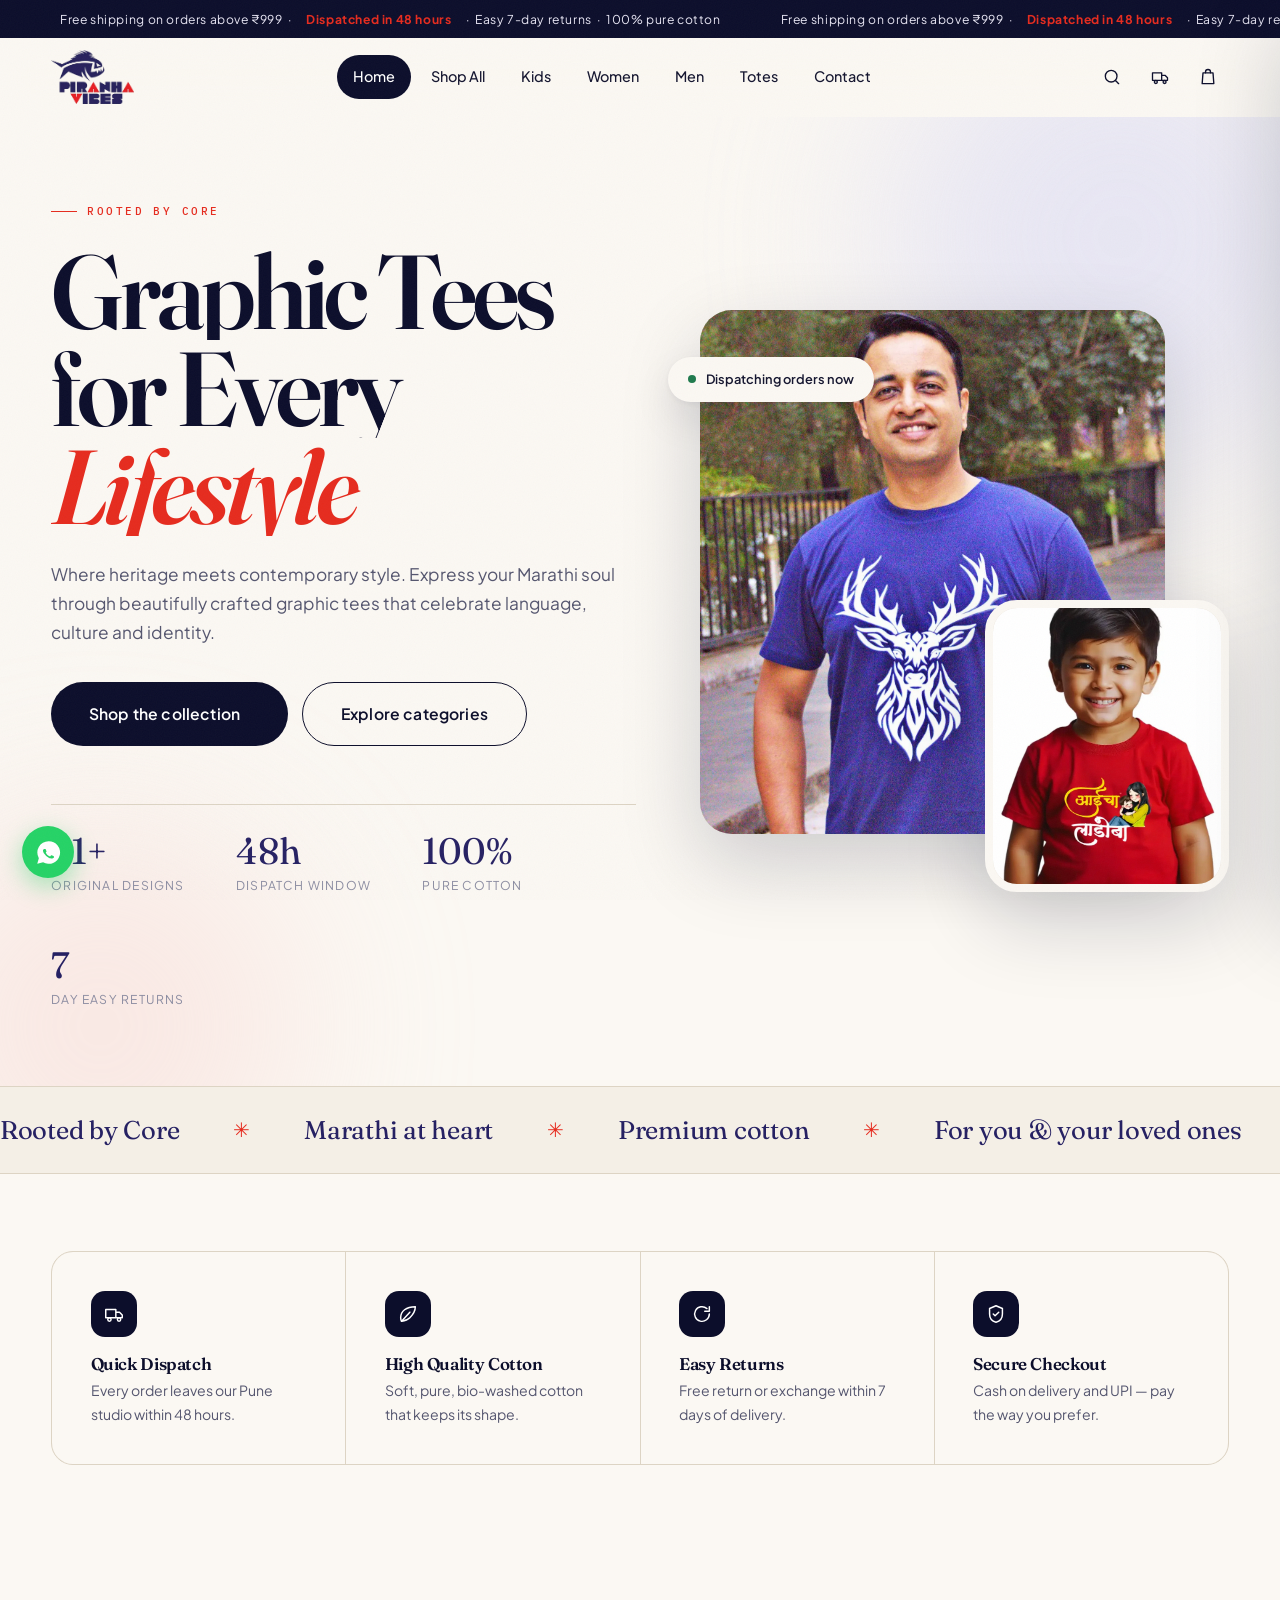
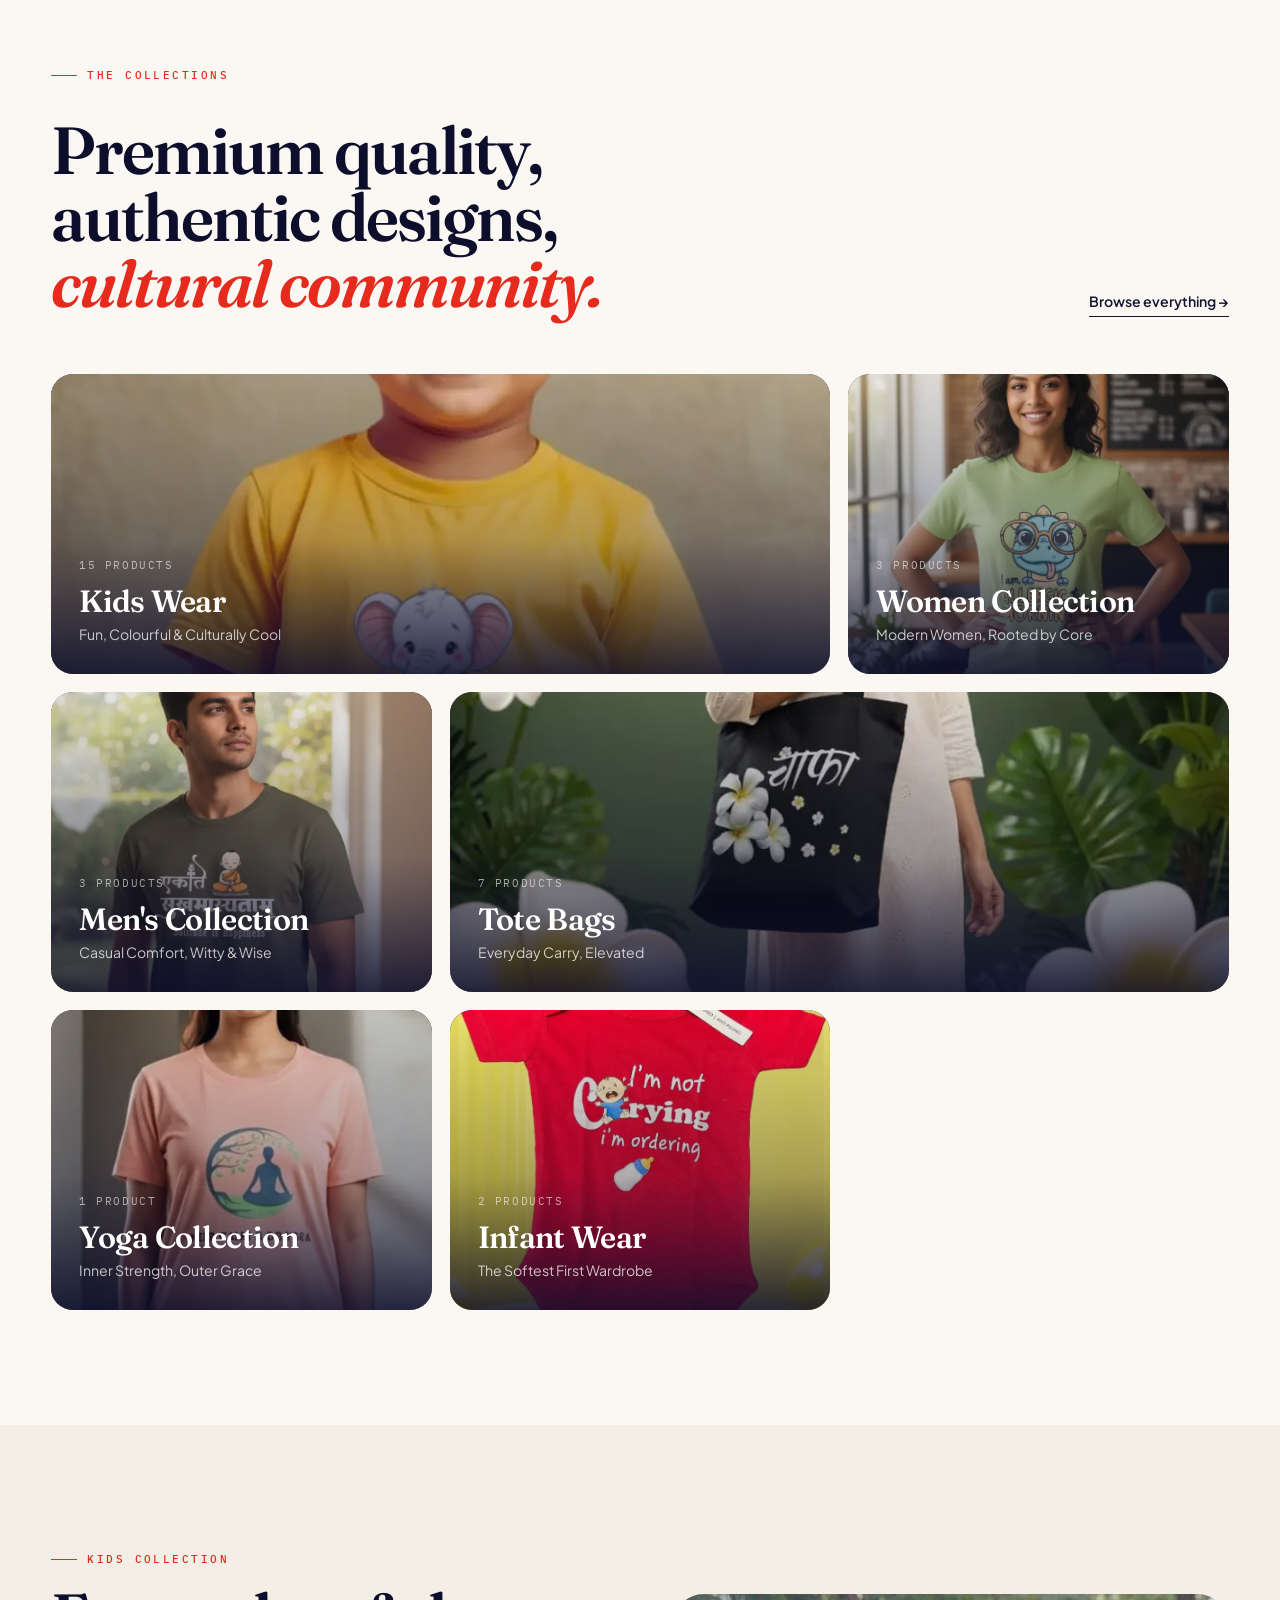
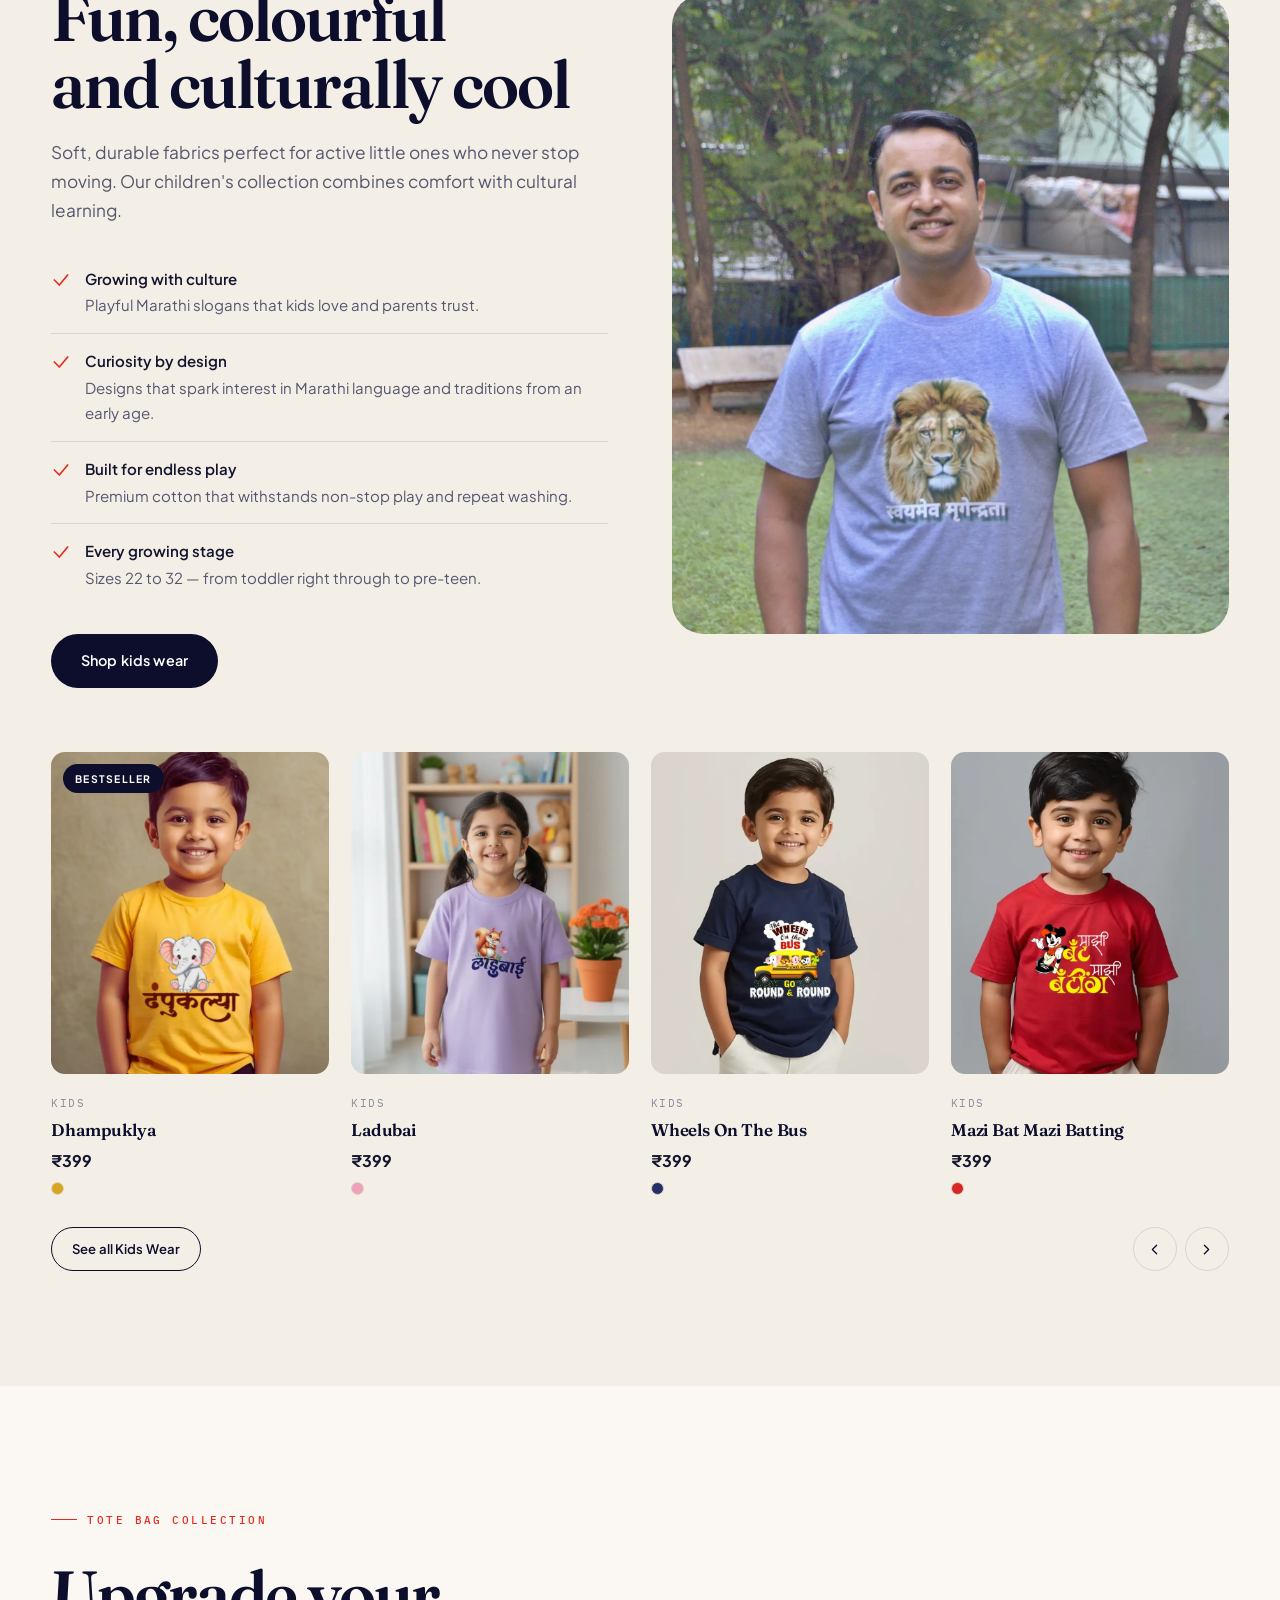
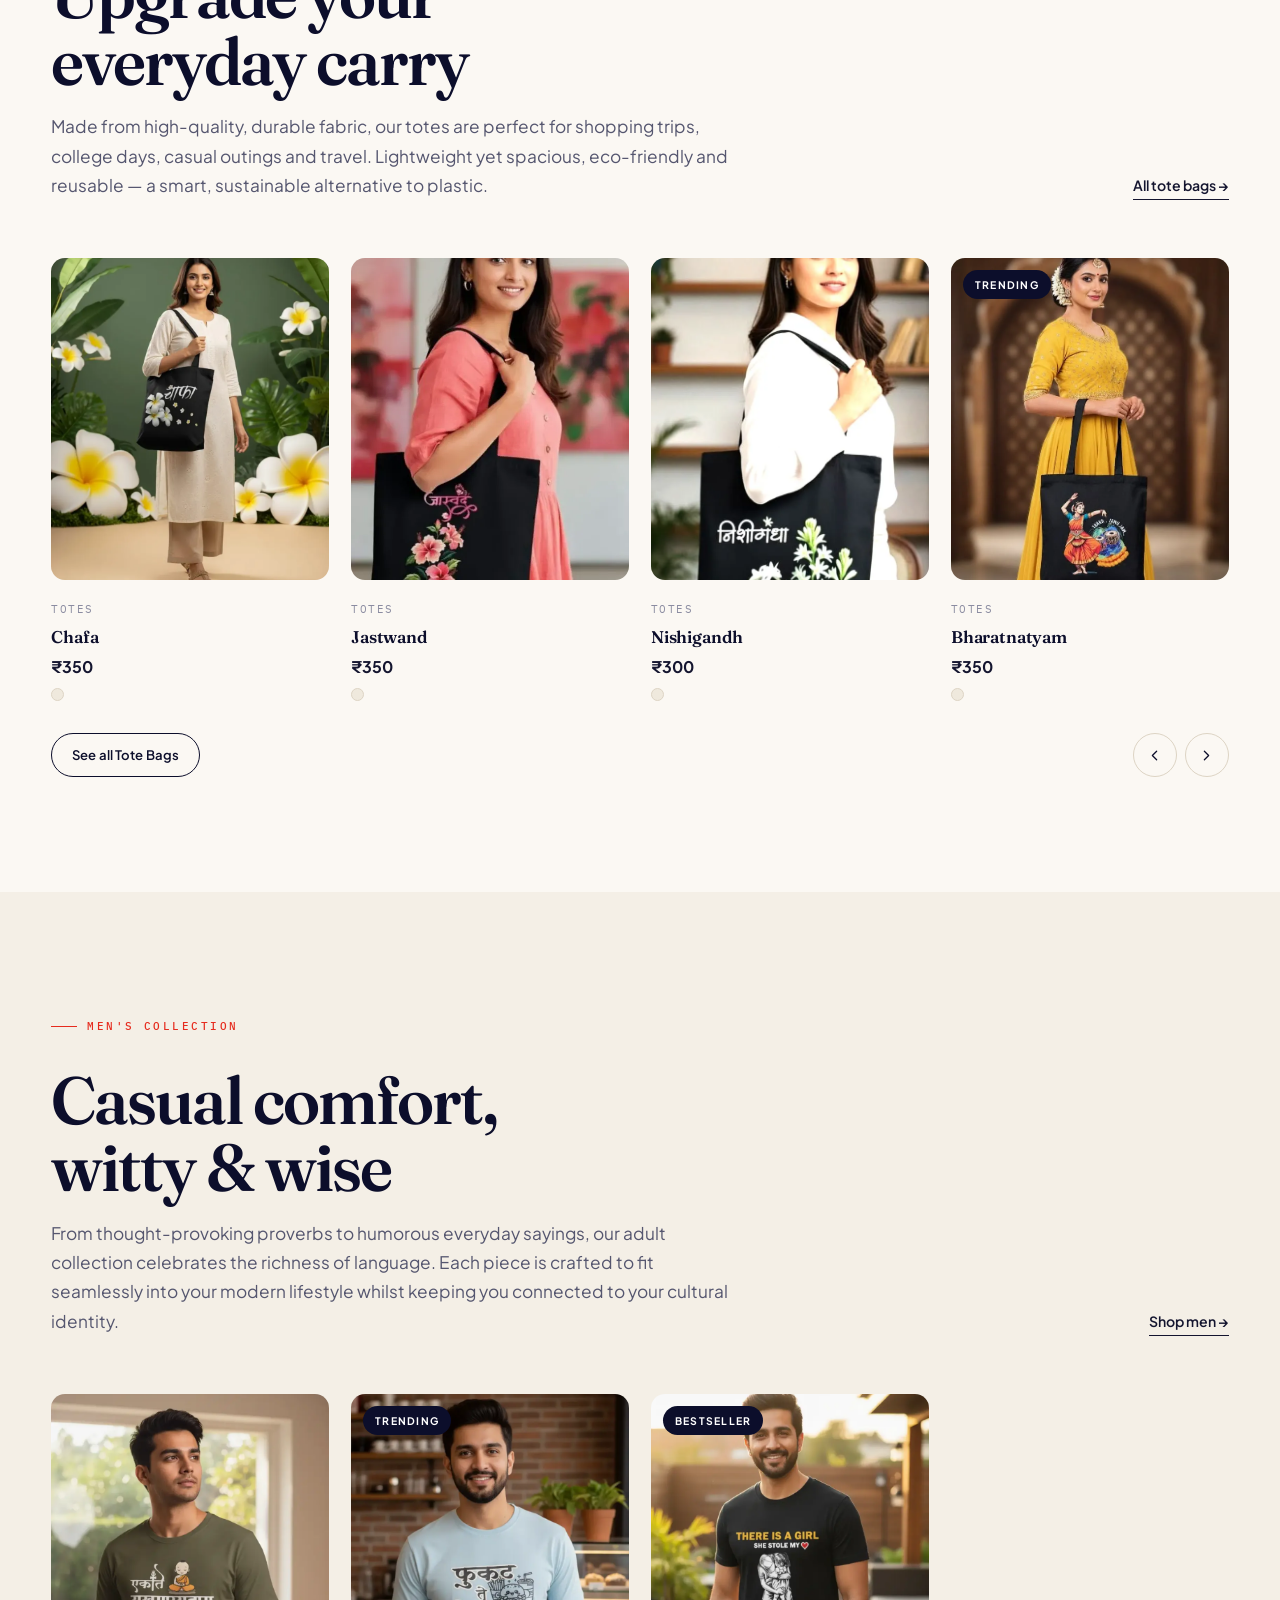
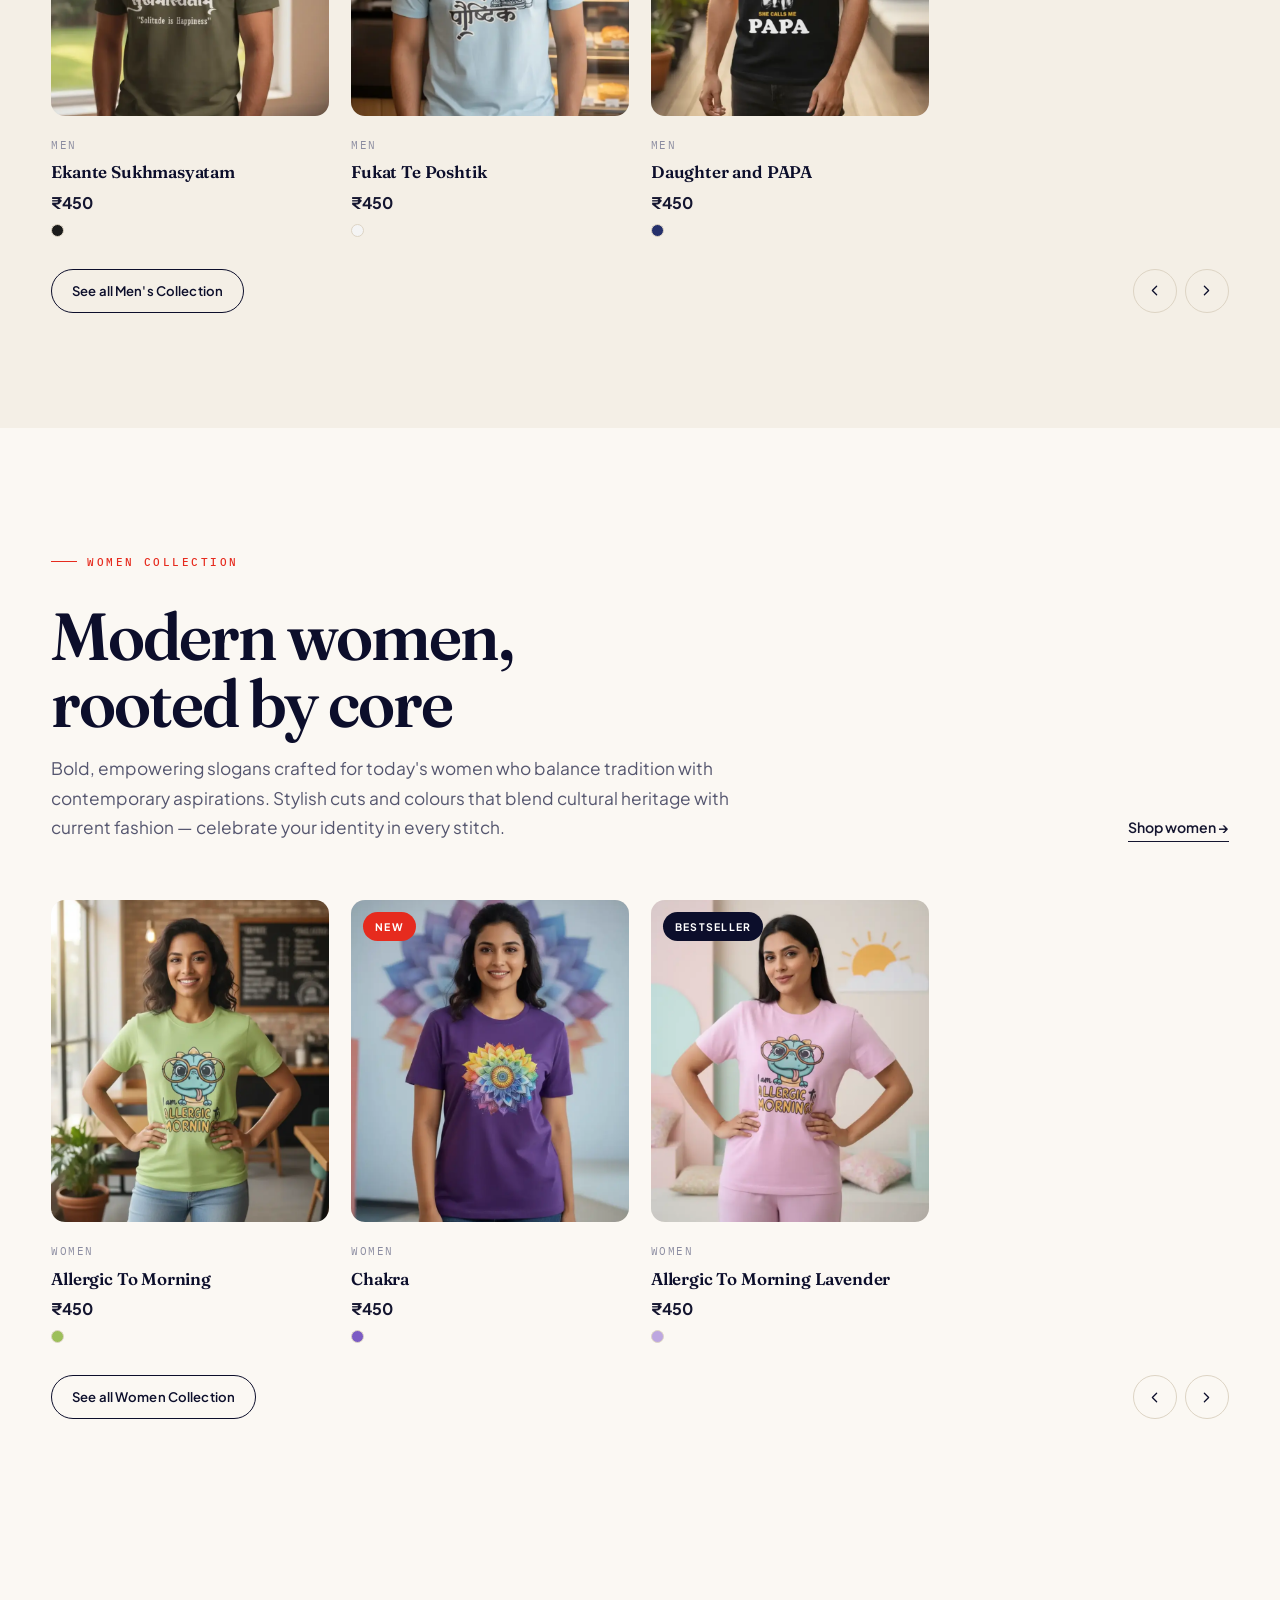
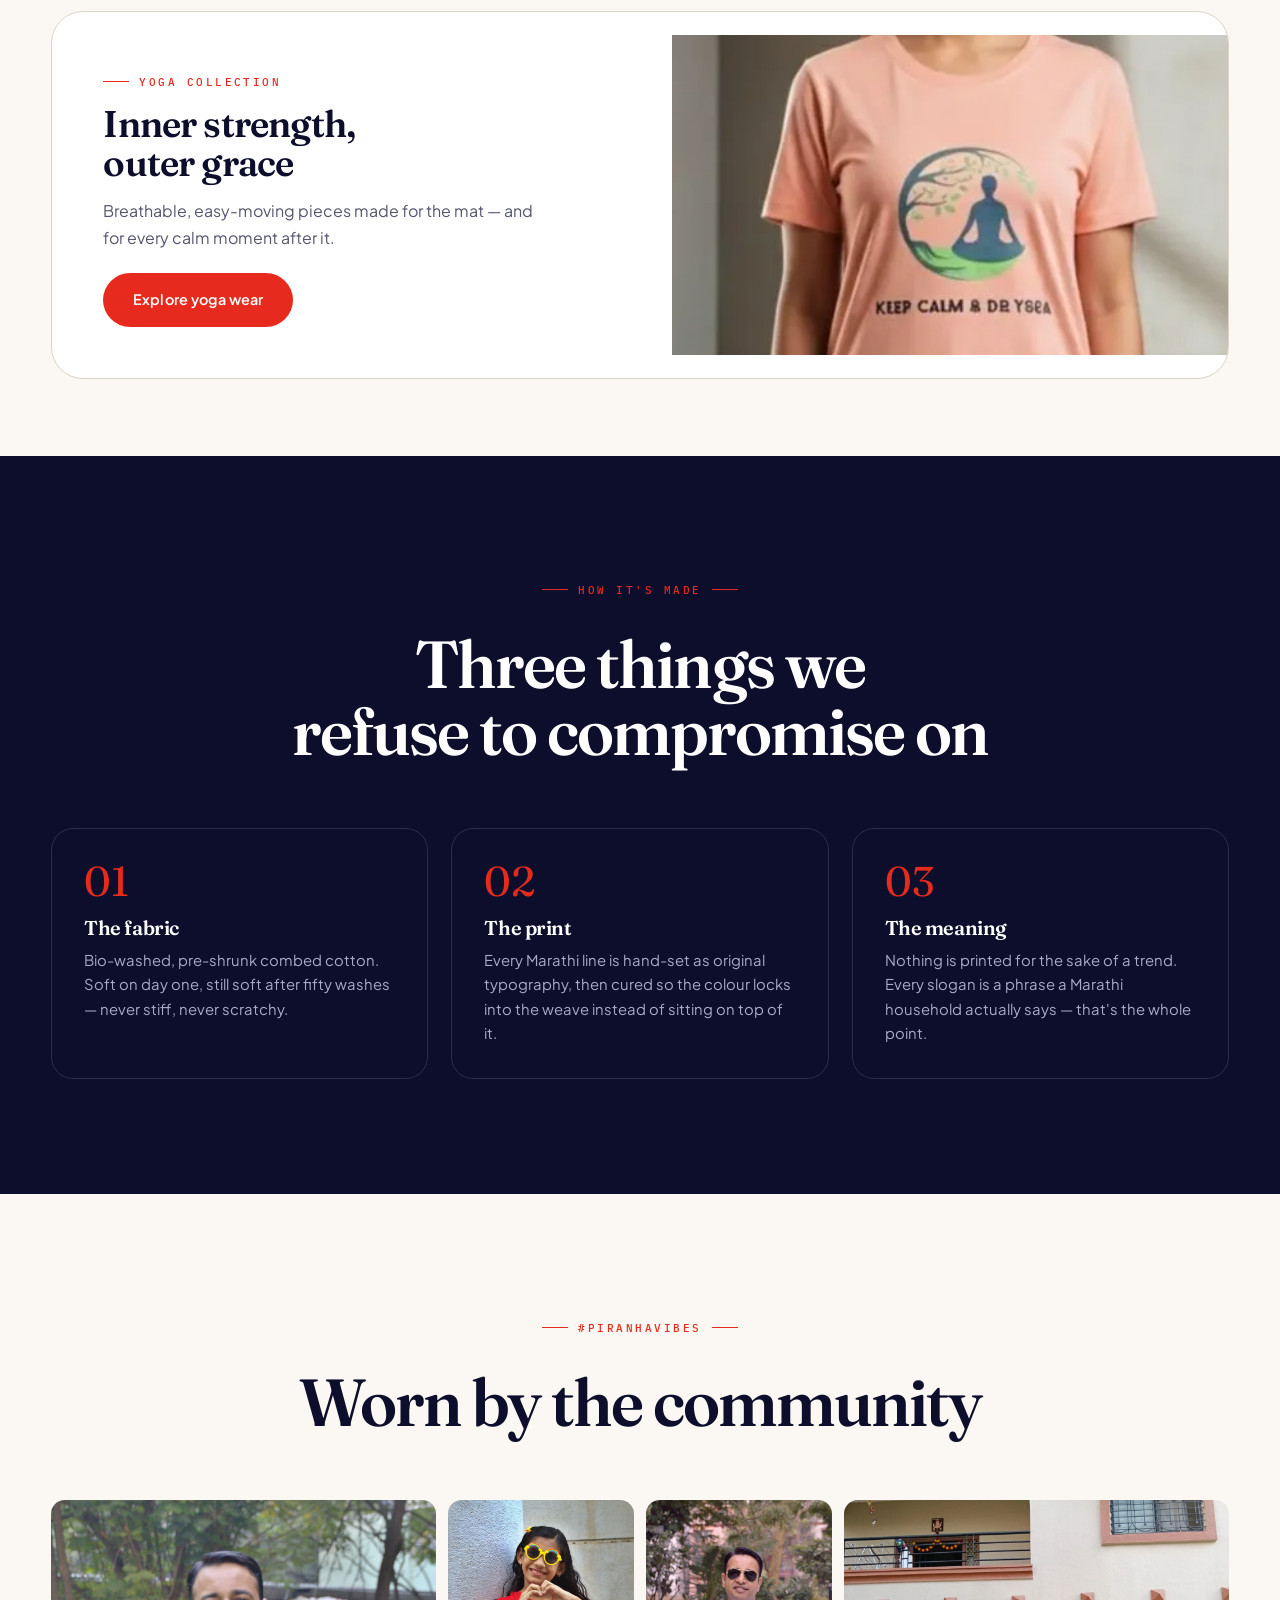
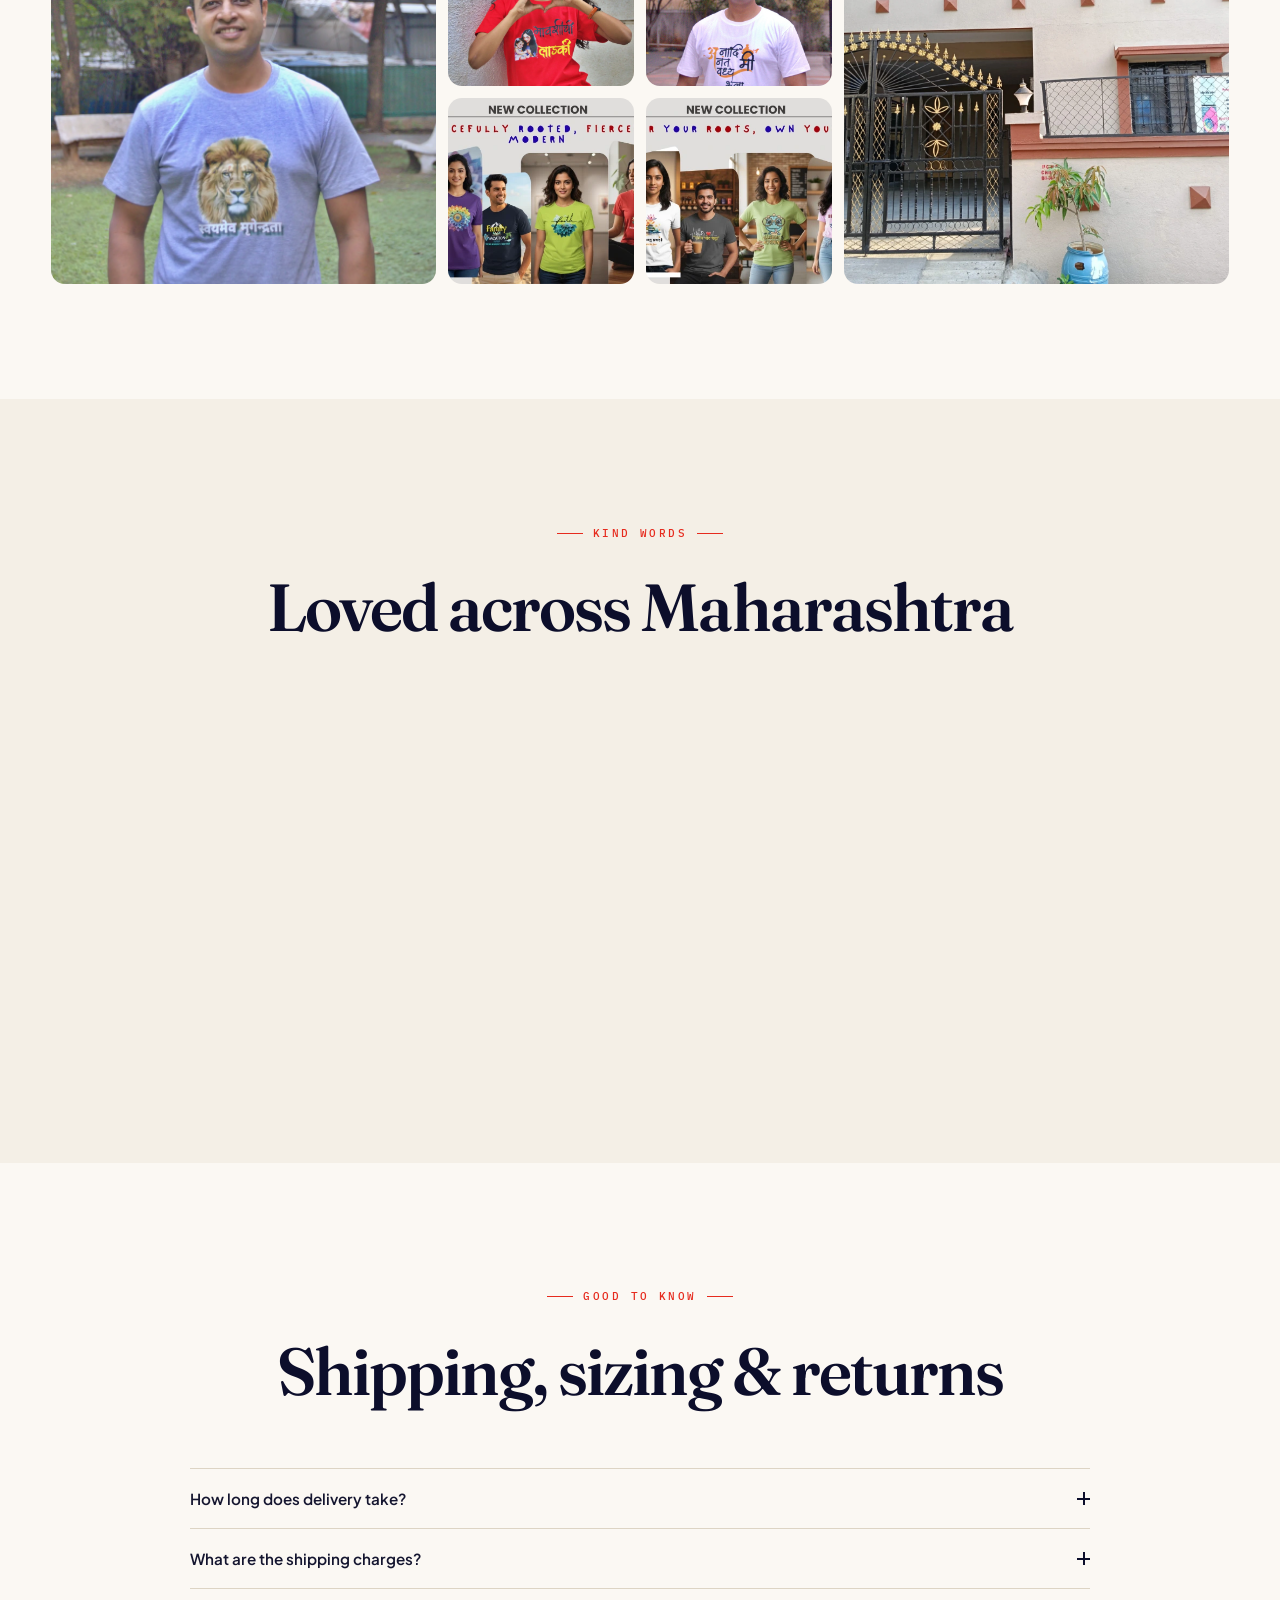
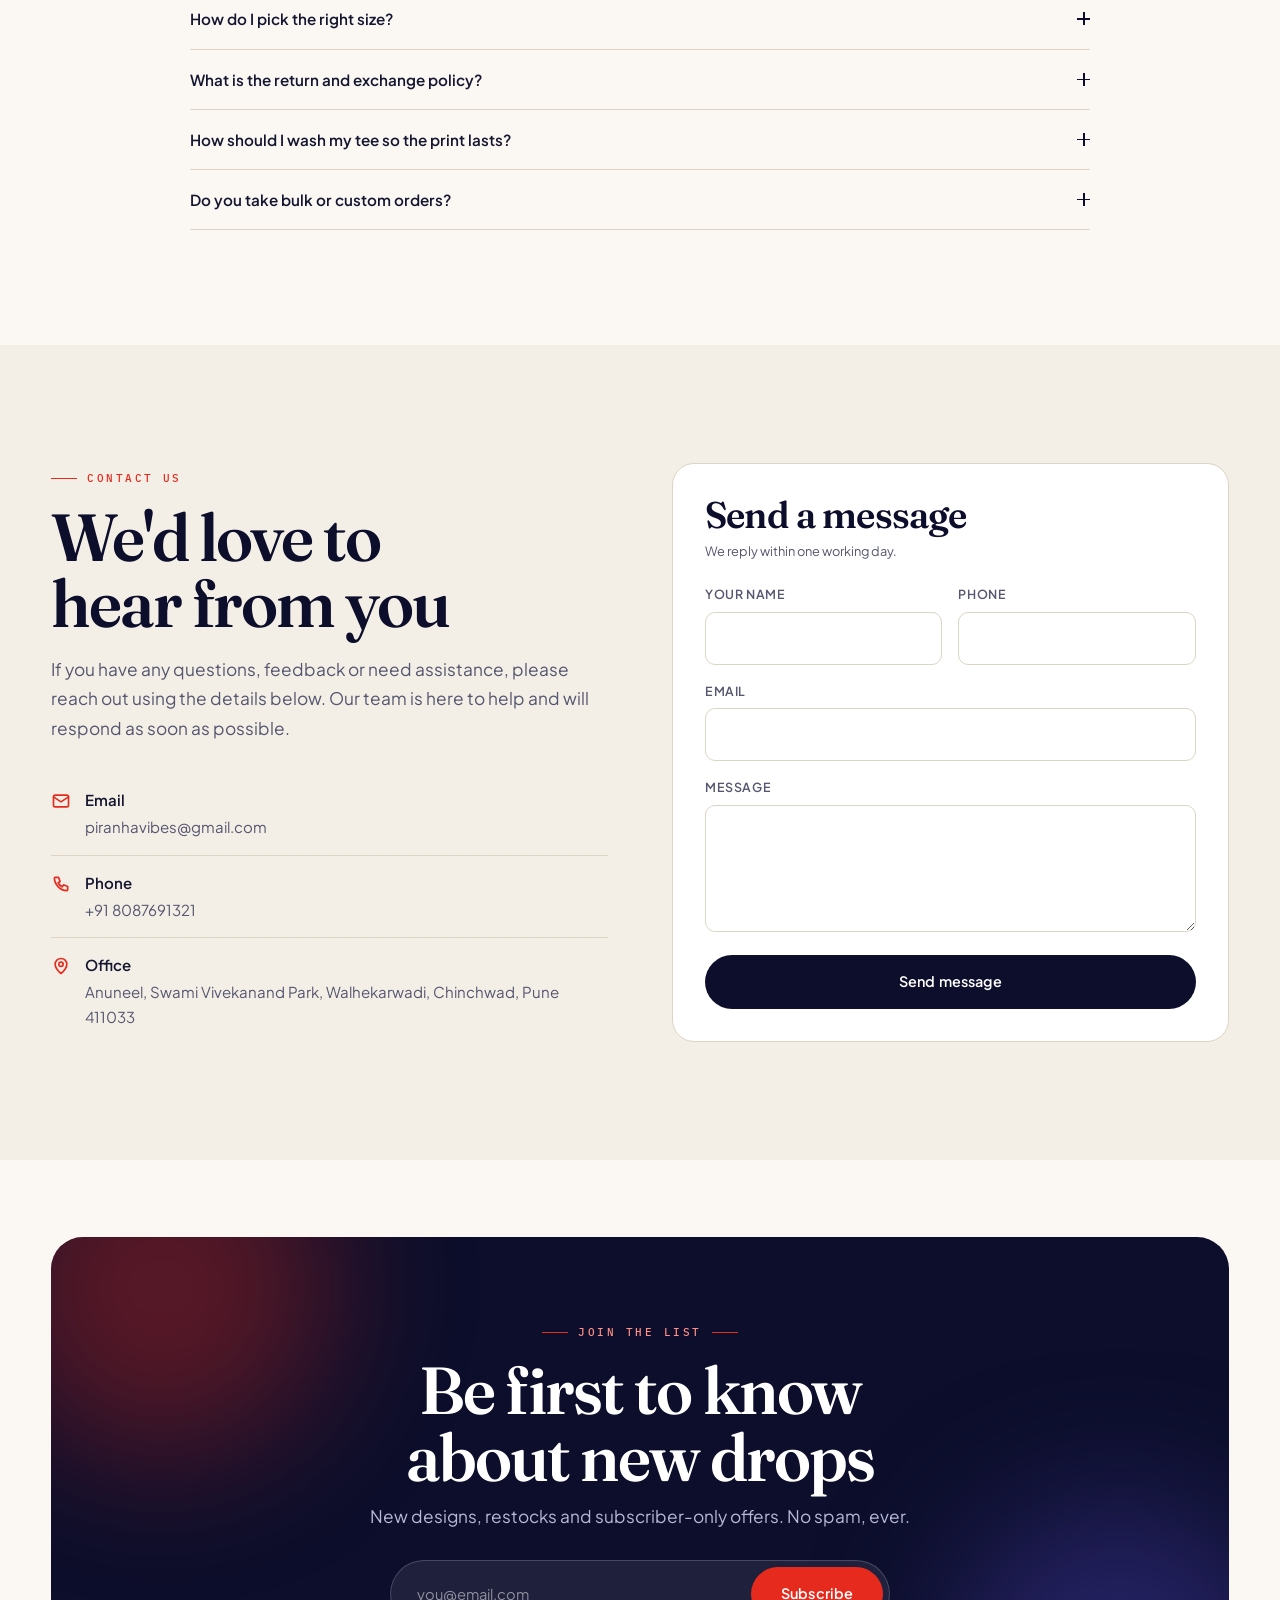
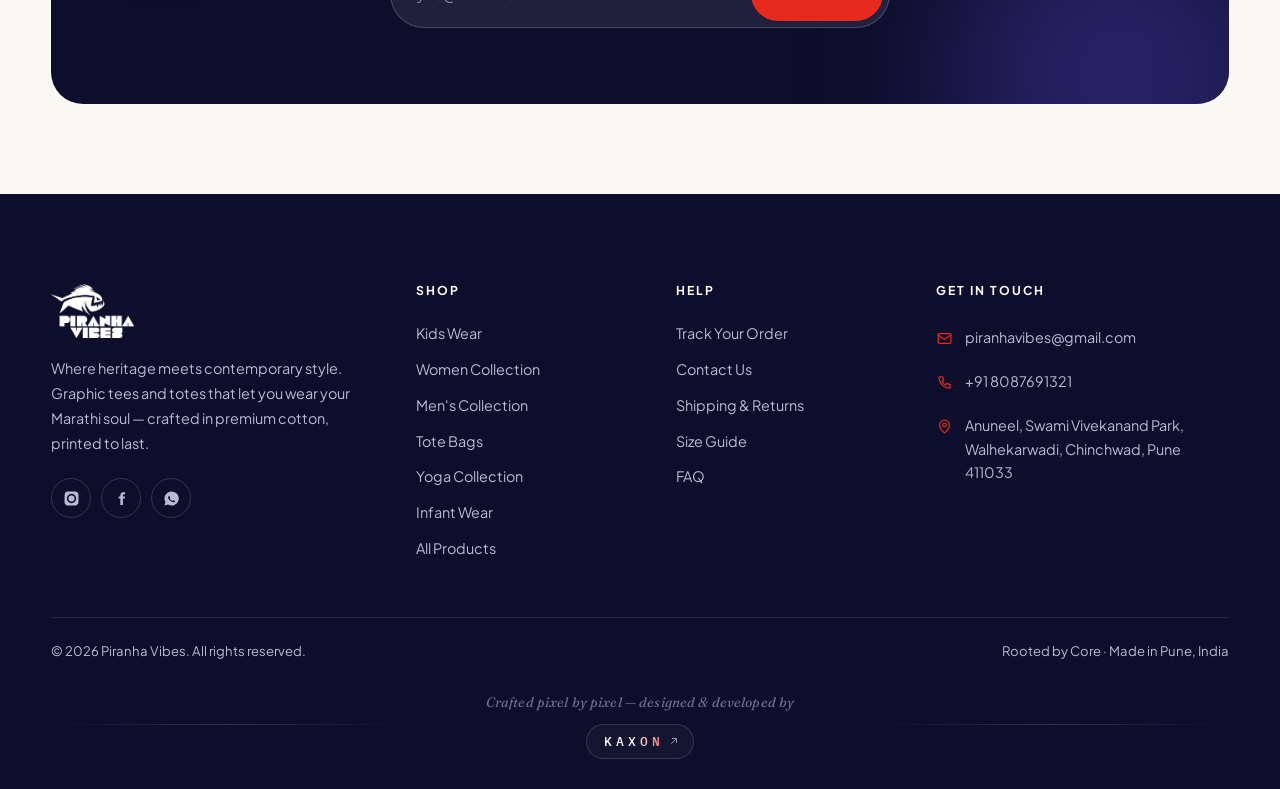
==== index.html @ a3cf09a2 "feat: premium Piranha Vibes storefront with Google Sheets backend Complete static storefront in HTML" ====
<!DOCTYPE html>
<html lang="en">
<head>
<meta charset="utf-8">
<meta name="viewport" content="width=device-width, initial-scale=1">
<title>Piranha Vibes — Rooted by Core | Marathi Graphic Tees &amp; Totes</title>
<meta name="description" content="Where heritage meets contemporary style. Premium cotton Marathi graphic t-shirts for kids, women and men, plus eco-friendly tote bags. Dispatched in 48 hours across India.">
<meta name="theme-color" content="#0c0e2b">
<link rel="icon" href="assets/img/brand/logo.png">
<meta property="og:title" content="Piranha Vibes — Rooted by Core">
<meta property="og:description" content="Marathi graphic tees & totes in premium cotton. For you and your loved ones.">
<meta property="og:image" content="assets/img/brand/hero-main.webp">
<link rel="preconnect" href="https://fonts.googleapis.com">
<link rel="preconnect" href="https://fonts.gstatic.com" crossorigin>
<link href="https://fonts.googleapis.com/css2?family=Fraunces:opsz,wght@9..144,400;9..144,500;9..144,600;9..144,700&family=Plus+Jakarta+Sans:wght@400;500;600;700;800&family=IBM+Plex+Mono:wght@400;500&display=swap" rel="stylesheet">
<link rel="stylesheet" href="assets/css/style.css">
</head>
<body>
<div id="pv-header"></div>

<main>

<!-- ═══════════ HERO ═══════════ -->
<section class="hero">
  <span class="hero-blob a"></span>
  <span class="hero-blob b"></span>
  <div class="wrap-wide hero-grid">
    <div class="hero-copy">
      <span class="eyebrow">Rooted by Core</span>
      <h1 class="d1">
        <span class="ln"><span>Graphic Tees</span></span>
        <span class="ln"><span>for Every</span></span>
        <span class="ln"><span><em class="italic-accent">Lifestyle</em></span></span>
      </h1>
      <p class="lead">Where heritage meets contemporary style. Express your Marathi soul through beautifully crafted graphic tees that celebrate language, culture and identity.</p>
      <div class="hero-cta">
        <a class="btn btn-lg" href="shop.html" data-magnet>Shop the collection <span></span></a>
        <a class="btn btn-lg btn-ghost" href="#collections">Explore categories</a>
      </div>
      <div class="hero-stats">
        <div><div class="n"><span data-count="31"></span>+</div><div class="l">Original designs</div></div>
        <div><div class="n"><span data-count="48"></span>h</div><div class="l">Dispatch window</div></div>
        <div><div class="n"><span data-count="100"></span>%</div><div class="l">Pure cotton</div></div>
        <div><div class="n"><span data-count="7"></span></div><div class="l">Day easy returns</div></div>
      </div>
    </div>

    <div class="hero-visual">
      <div class="hv-badge"><span class="dot"></span> Dispatching orders now</div>
      <div class="hv-main"><img src="assets/img/brand/life-4.webp" alt="Piranha Vibes graphic tee" width="800" height="1000"></div>
      <div class="hv-sub"><img src="assets/img/products/aaicha-ladoba.webp" alt="Aaicha Ladoba kids tee" width="500" height="600"></div>
    </div>
  </div>
</section>

<!-- ═══════════ MARQUEE ═══════════ -->
<div class="marquee" aria-hidden="true">
  <div class="track" id="marqTrack"></div>
</div>

<!-- ═══════════ FEATURE STRIP ═══════════ -->
<section class="sec-sm">
  <div class="wrap">
    <div class="feat-grid stagger" id="featGrid"></div>
  </div>
</section>

<!-- ═══════════ COLLECTIONS ═══════════ -->
<section class="sec" id="collections">
  <div class="wrap">
    <div class="sec-head rv">
      <div class="t">
        <span class="eyebrow">The Collections</span>
        <h2 class="d2" style="margin-top:16px">Premium quality,<br>authentic designs,<br><em class="italic-accent">cultural community.</em></h2>
      </div>
      <a class="link-u" href="shop.html">Browse everything →</a>
    </div>
    <div class="cat-grid stagger" id="catGrid"></div>
  </div>
</section>

<!-- ═══════════ KIDS ═══════════ -->
<section class="sec bg-paper2" id="kids">
  <div class="wrap">
    <div class="split" style="margin-bottom:clamp(36px,5vw,64px)">
      <div class="rv">
        <span class="eyebrow">Kids Collection</span>
        <h2 class="d2" style="margin:16px 0 20px">Fun, colourful<br>and culturally cool</h2>
        <p class="lead" style="margin-bottom:26px">Soft, durable fabrics perfect for active little ones who never stop moving. Our children's collection combines comfort with cultural learning.</p>
        <div>
          <div class="tick"><svg viewBox="0 0 24 24"><path d="m4 12 6 6L20 6" stroke-linecap="round" stroke-linejoin="round"/></svg><p><b>Growing with culture</b>Playful Marathi slogans that kids love and parents trust.</p></div>
          <div class="tick"><svg viewBox="0 0 24 24"><path d="m4 12 6 6L20 6" stroke-linecap="round" stroke-linejoin="round"/></svg><p><b>Curiosity by design</b>Designs that spark interest in Marathi language and traditions from an early age.</p></div>
          <div class="tick"><svg viewBox="0 0 24 24"><path d="m4 12 6 6L20 6" stroke-linecap="round" stroke-linejoin="round"/></svg><p><b>Built for endless play</b>Premium cotton that withstands non-stop play and repeat washing.</p></div>
          <div class="tick"><svg viewBox="0 0 24 24"><path d="m4 12 6 6L20 6" stroke-linecap="round" stroke-linejoin="round"/></svg><p><b>Every growing stage</b>Sizes 22 to 32 — from toddler right through to pre-teen.</p></div>
        </div>
        <a class="btn" href="shop.html?cat=kids" style="margin-top:28px">Shop kids wear</a>
      </div>
      <div class="split-media"><img src="assets/img/brand/life-1.webp" alt="Kids wearing Piranha Vibes tees" width="800" height="920"></div>
    </div>
    <div class="rail-wrap" data-rail="kids"></div>
  </div>
</section>

<!-- ═══════════ TOTES ═══════════ -->
<section class="sec" id="totes">
  <div class="wrap">
    <div class="sec-head rv">
      <div class="t">
        <span class="eyebrow">Tote Bag Collection</span>
        <h2 class="d2" style="margin:16px 0 18px">Upgrade your<br>everyday carry</h2>
        <p class="lead">Made from high-quality, durable fabric, our totes are perfect for shopping trips, college days, casual outings and travel. Lightweight yet spacious, eco-friendly and reusable — a smart, sustainable alternative to plastic.</p>
      </div>
      <a class="link-u" href="shop.html?cat=tote">All tote bags →</a>
    </div>
    <div class="rail-wrap" data-rail="tote"></div>
  </div>
</section>

<!-- ═══════════ MEN ═══════════ -->
<section class="sec bg-paper2" id="men">
  <div class="wrap">
    <div class="sec-head rv">
      <div class="t">
        <span class="eyebrow">Men's Collection</span>
        <h2 class="d2" style="margin:16px 0 18px">Casual comfort,<br>witty &amp; wise</h2>
        <p class="lead">From thought-provoking proverbs to humorous everyday sayings, our adult collection celebrates the richness of language. Each piece is crafted to fit seamlessly into your modern lifestyle whilst keeping you connected to your cultural identity.</p>
      </div>
      <a class="link-u" href="shop.html?cat=men">Shop men →</a>
    </div>
    <div class="rail-wrap" data-rail="men"></div>
  </div>
</section>

<!-- ═══════════ WOMEN ═══════════ -->
<section class="sec" id="women">
  <div class="wrap">
    <div class="sec-head rv">
      <div class="t">
        <span class="eyebrow">Women Collection</span>
        <h2 class="d2" style="margin:16px 0 18px">Modern women,<br>rooted by core</h2>
        <p class="lead">Bold, empowering slogans crafted for today's women who balance tradition with contemporary aspirations. Stylish cuts and colours that blend cultural heritage with current fashion — celebrate your identity in every stitch.</p>
      </div>
      <a class="link-u" href="shop.html?cat=women">Shop women →</a>
    </div>
    <div class="rail-wrap" data-rail="women"></div>
  </div>
</section>

<!-- ═══════════ YOGA BANNER ═══════════ -->
<section class="sec-sm">
  <div class="wrap">
    <div class="split card rv" style="align-items:center;overflow:hidden;padding:0;border-radius:var(--r-xl)">
      <div style="padding:clamp(28px,4vw,56px)">
        <span class="eyebrow">Yoga Collection</span>
        <h2 class="d3" style="margin:14px 0 14px">Inner strength,<br>outer grace</h2>
        <p class="lead" style="font-size:1rem">Breathable, easy-moving pieces made for the mat — and for every calm moment after it.</p>
        <a class="btn btn-red" href="shop.html?cat=yoga" style="margin-top:22px">Explore yoga wear</a>
      </div>
      <div style="min-height:320px;position:relative">
        <img src="assets/img/products/keep-calm.webp" alt="Keep Calm yoga tee" style="position:absolute;inset:0;width:100%;height:100%;object-fit:cover">
      </div>
    </div>
  </div>
</section>

<!-- ═══════════ CRAFT / STORY ═══════════ -->
<section class="sec bg-ink">
  <div class="wrap">
    <div class="center-head">
      <span class="eyebrow center">How it's made</span>
      <h2 class="d2" style="margin-top:16px">Three things we<br>refuse to compromise on</h2>
    </div>
    <div class="p-grid stagger" style="grid-template-columns:repeat(auto-fit,minmax(260px,1fr))">
      <div style="border:1px solid rgba(255,255,255,.13);border-radius:var(--r-lg);padding:32px">
        <div style="font-family:var(--display);font-size:2.6rem;color:var(--red);line-height:1">01</div>
        <h3 style="margin:14px 0 10px;font-size:1.25rem">The fabric</h3>
        <p class="muted" style="font-size:.93rem">Bio-washed, pre-shrunk combed cotton. Soft on day one, still soft after fifty washes — never stiff, never scratchy.</p>
      </div>
      <div style="border:1px solid rgba(255,255,255,.13);border-radius:var(--r-lg);padding:32px">
        <div style="font-family:var(--display);font-size:2.6rem;color:var(--red);line-height:1">02</div>
        <h3 style="margin:14px 0 10px;font-size:1.25rem">The print</h3>
        <p class="muted" style="font-size:.93rem">Every Marathi line is hand-set as original typography, then cured so the colour locks into the weave instead of sitting on top of it.</p>
      </div>
      <div style="border:1px solid rgba(255,255,255,.13);border-radius:var(--r-lg);padding:32px">
        <div style="font-family:var(--display);font-size:2.6rem;color:var(--red);line-height:1">03</div>
        <h3 style="margin:14px 0 10px;font-size:1.25rem">The meaning</h3>
        <p class="muted" style="font-size:.93rem">Nothing is printed for the sake of a trend. Every slogan is a phrase a Marathi household actually says — that's the whole point.</p>
      </div>
    </div>
  </div>
</section>

<!-- ═══════════ GALLERY ═══════════ -->
<section class="sec">
  <div class="wrap">
    <div class="center-head">
      <span class="eyebrow center">#PiranhaVibes</span>
      <h2 class="d2" style="margin-top:16px">Worn by the community</h2>
    </div>
    <div class="gal stagger">
      <a href="shop.html?cat=kids"><img src="assets/img/brand/life-1.webp" alt="Community" loading="lazy"></a>
      <a href="shop.html?cat=women"><img src="assets/img/brand/life-2.webp" alt="Community" loading="lazy"></a>
      <a href="shop.html?cat=men"><img src="assets/img/brand/life-5.jpg" alt="Community" loading="lazy"></a>
      <a href="shop.html?cat=tote"><img src="assets/img/brand/life-6.webp" alt="Community" loading="lazy"></a>
      <a href="shop.html"><img src="assets/img/brand/banner-2.webp" alt="Community" loading="lazy"></a>
      <a href="shop.html"><img src="assets/img/brand/banner-3.webp" alt="Community" loading="lazy"></a>
    </div>
  </div>
</section>

<!-- ═══════════ TESTIMONIALS ═══════════ -->
<section class="sec bg-paper2">
  <div class="wrap">
    <div class="center-head">
      <span class="eyebrow center">Kind words</span>
      <h2 class="d2" style="margin-top:16px">Loved across Maharashtra</h2>
    </div>
    <div class="p-grid stagger" style="grid-template-columns:repeat(auto-fit,minmax(270px,1fr))" id="tstGrid"></div>
  </div>
</section>

<!-- ═══════════ FAQ ═══════════ -->
<section class="sec" id="faq">
  <div class="wrap" style="max-width:900px">
    <div class="center-head">
      <span class="eyebrow center">Good to know</span>
      <h2 class="d2" style="margin-top:16px">Shipping, sizing &amp; returns</h2>
    </div>
    <div class="acc" id="faqAcc"></div>
  </div>
</section>

<!-- ═══════════ CONTACT ═══════════ -->
<section class="sec bg-paper2" id="contact">
  <div class="wrap">
    <div class="split">
      <div class="rv">
        <span class="eyebrow">Contact Us</span>
        <h2 class="d2" style="margin:16px 0 18px">We'd love to<br>hear from you</h2>
        <p class="lead">If you have any questions, feedback or need assistance, please reach out using the details below. Our team is here to help and will respond as soon as possible.</p>
        <div style="margin-top:30px" id="contactBlock"></div>
      </div>
      <div class="card rv rv-d1">
        <h3 class="d3" style="margin-bottom:6px">Send a message</h3>
        <p class="muted tiny" style="margin-bottom:22px">We reply within one working day.</p>
        <form id="contactForm" novalidate>
          <div class="grid2">
            <div class="field"><label for="cf-name">Your name</label><input id="cf-name" name="name" required><span class="msg">Please enter your name</span></div>
            <div class="field"><label for="cf-phone">Phone</label><input id="cf-phone" name="phone" inputmode="tel" required><span class="msg">Enter a valid 10-digit number</span></div>
          </div>
          <div class="field"><label for="cf-email">Email</label><input id="cf-email" name="email" type="email" required><span class="msg">Enter a valid email</span></div>
          <div class="field"><label for="cf-msg">Message</label><textarea id="cf-msg" name="message" rows="4" required></textarea><span class="msg">Please write a message</span></div>
          <button class="btn btn-block" type="submit">Send message</button>
        </form>
      </div>
    </div>
  </div>
</section>

<!-- ═══════════ NEWSLETTER ═══════════ -->
<section class="sec-sm" style="padding-bottom:clamp(50px,7vw,96px)">
  <div class="wrap">
    <div class="cta-band rv">
      <span class="eyebrow center" style="justify-content:center;color:#ff8f86">Join the list</span>
      <h2 class="d2" style="margin:16px 0 12px;color:#fff">Be first to know<br>about new drops</h2>
      <p class="lead" style="margin-inline:auto;color:#b6b8d6">New designs, restocks and subscriber-only offers. No spam, ever.</p>
      <form class="nl-form" id="nlForm">
        <input type="email" placeholder="you@email.com" aria-label="Email" required>
        <button class="btn btn-red" type="submit">Subscribe</button>
      </form>
    </div>
  </div>
</section>

</main>

<div id="pv-footer"></div>

<script src="assets/js/config.js"></script>
<script src="assets/js/data.js"></script>
<script src="assets/js/app.js"></script>
<script src="assets/js/home.js"></script>
</body>
</html>
---- assets/css/style.css ----
/* =============================================================
   PIRANHA VIBES — Design System
   Editorial-premium. Ink navy + signal red + warm paper.
   ============================================================= */

/* ---------- 1. TOKENS ---------- */
:root {
  /* brand */
  --ink: #0c0e2b;
  --navy: #262163;
  --navy-600: #37318a;
  --navy-200: #b9b6dc;
  --red: #e62b1e;
  --red-700: #bf1f14;

  /* paper */
  --paper: #fbf8f3;
  --paper-2: #f4efe6;
  --sand: #e7dfd1;
  --line: #ddd4c4;
  --white: #ffffff;

  /* text */
  --tx: #14152f;
  --tx-2: #55566f;
  --tx-3: #8b8ca1;
  --tx-inv: #f6f3ee;

  /* accents */
  --gold: #b98b2e;
  --green: #1f7a4d;

  /* type */
  --display: "Fraunces", "Playfair Display", Georgia, "Times New Roman", serif;
  --sans: "Plus Jakarta Sans", "Inter", -apple-system, BlinkMacSystemFont,
    "Segoe UI", Roboto, sans-serif;
  --mono: "IBM Plex Mono", ui-monospace, "SFMono-Regular", Menlo, monospace;

  /* metrics */
  --wrap: 1320px;
  --gut: clamp(20px, 4vw, 56px);
  --r-sm: 8px;
  --r: 14px;
  --r-lg: 22px;
  --r-xl: 32px;

  /* motion */
  --e-out: cubic-bezier(0.16, 1, 0.3, 1);
  --e-io: cubic-bezier(0.65, 0, 0.35, 1);
  --e-spring: cubic-bezier(0.34, 1.56, 0.64, 1);
  --t: 0.45s var(--e-out);

  /* elevation */
  --sh-1: 0 1px 2px rgba(12, 14, 43, 0.05), 0 4px 14px rgba(12, 14, 43, 0.05);
  --sh-2: 0 2px 6px rgba(12, 14, 43, 0.06), 0 18px 40px rgba(12, 14, 43, 0.09);
  --sh-3: 0 30px 80px rgba(12, 14, 43, 0.18);

  --header-h: 78px;
}

/* ---------- 2. RESET ---------- */
*,
*::before,
*::after {
  box-sizing: border-box;
}
* {
  margin: 0;
  padding: 0;
}
html {
  -webkit-text-size-adjust: 100%;
  scroll-behavior: smooth;
  scroll-padding-top: calc(var(--header-h) + 20px);
}
body {
  font-family: var(--sans);
  background: var(--paper);
  color: var(--tx);
  font-size: 16px;
  line-height: 1.65;
  -webkit-font-smoothing: antialiased;
  -moz-osx-font-smoothing: grayscale;
  /* clip (not hidden) — `hidden` would make body a scroll container
     and break position:sticky on the header */
  overflow-x: clip;
  font-feature-settings: "kern" 1, "liga" 1;
}
body.is-locked {
  overflow: hidden;
}
img,
svg,
video {
  display: block;
  max-width: 100%;
  height: auto;
}
a {
  color: inherit;
  text-decoration: none;
}
button,
input,
select,
textarea {
  font: inherit;
  color: inherit;
}
button {
  background: none;
  border: 0;
  cursor: pointer;
}
ul,
ol {
  list-style: none;
}
:focus-visible {
  outline: 2px solid var(--red);
  outline-offset: 3px;
  border-radius: 4px;
}
::selection {
  background: var(--navy);
  color: #fff;
}

/* paper grain */
body::before {
  content: "";
  position: fixed;
  inset: 0;
  z-index: 9998;
  pointer-events: none;
  opacity: 0.035;
  background-image: url("data:image/svg+xml,%3Csvg xmlns='http://www.w3.org/2000/svg' width='160' height='160'%3E%3Cfilter id='n'%3E%3CfeTurbulence type='fractalNoise' baseFrequency='0.85' numOctaves='3'/%3E%3C/filter%3E%3Crect width='160' height='160' filter='url(%23n)'/%3E%3C/svg%3E");
}

/* ---------- 3. TYPE ---------- */
h1,
h2,
h3,
h4,
h5 {
  font-family: var(--display);
  font-weight: 600;
  line-height: 1.05;
  letter-spacing: -0.022em;
  color: var(--ink);
  font-variation-settings: "SOFT" 0, "WONK" 0;
}
.d1 {
  font-size: clamp(2.9rem, 8.2vw, 7.2rem);
  line-height: 0.93;
  letter-spacing: -0.038em;
}
.d2 {
  font-size: clamp(2.2rem, 5.2vw, 4.4rem);
  line-height: 1;
  letter-spacing: -0.03em;
}
.d3 {
  font-size: clamp(1.5rem, 2.9vw, 2.4rem);
}
.lead {
  font-size: clamp(1.02rem, 1.35vw, 1.2rem);
  color: var(--tx-2);
  line-height: 1.7;
  max-width: 62ch;
}
.eyebrow {
  font-family: var(--mono);
  font-size: 0.7rem;
  letter-spacing: 0.22em;
  text-transform: uppercase;
  color: var(--red);
  font-weight: 500;
  display: inline-flex;
  align-items: center;
  gap: 10px;
}
.eyebrow::before {
  content: "";
  width: 26px;
  height: 1px;
  background: var(--red);
  display: block;
}
.eyebrow.center::after {
  content: "";
  width: 26px;
  height: 1px;
  background: var(--red);
  display: block;
}
.italic-accent {
  font-style: italic;
  font-family: var(--display);
  color: var(--red);
}
.muted {
  color: var(--tx-2);
}
.tiny {
  font-size: 0.8rem;
}

/* ---------- 4. LAYOUT ---------- */
.wrap {
  width: min(100% - (var(--gut) * 2), var(--wrap));
  margin-inline: auto;
}
.wrap-wide {
  width: min(100% - (var(--gut) * 2), 1560px);
  margin-inline: auto;
}
section {
  position: relative;
}
.sec {
  padding-block: clamp(64px, 9vw, 132px);
}
.sec-sm {
  padding-block: clamp(44px, 6vw, 80px);
}
.sec-head {
  display: flex;
  align-items: flex-end;
  justify-content: space-between;
  gap: 32px;
  flex-wrap: wrap;
  margin-bottom: clamp(32px, 4.5vw, 60px);
}
.sec-head .t {
  max-width: 58ch;
}
.sec-head .eyebrow {
  margin-bottom: 16px;
}
.center-head {
  text-align: center;
  max-width: 760px;
  margin: 0 auto clamp(36px, 5vw, 64px);
}
.center-head .eyebrow {
  margin-bottom: 16px;
}
.center-head .lead {
  margin-inline: auto;
}
.rule {
  height: 1px;
  background: var(--line);
  border: 0;
}
.bg-ink {
  background: var(--ink);
  color: var(--tx-inv);
}
.bg-ink h1,
.bg-ink h2,
.bg-ink h3,
.bg-ink h4 {
  color: #fff;
}
.bg-ink .lead,
.bg-ink .muted {
  color: #a8aac6;
}
.bg-paper2 {
  background: var(--paper-2);
}

/* ---------- 5. BUTTONS ---------- */
.btn {
  --bg: var(--ink);
  --fg: #fff;
  position: relative;
  display: inline-flex;
  align-items: center;
  justify-content: center;
  gap: 10px;
  padding: 15px 30px;
  background: var(--bg);
  color: var(--fg);
  border-radius: 100px;
  font-size: 0.9rem;
  font-weight: 600;
  letter-spacing: 0.01em;
  overflow: hidden;
  isolation: isolate;
  transition: transform 0.35s var(--e-spring), box-shadow var(--t),
    color 0.35s var(--e-out);
  will-change: transform;
}
.btn::before {
  content: "";
  position: absolute;
  inset: 0;
  z-index: -1;
  background: var(--red);
  transform: translateY(101%);
  transition: transform 0.5s var(--e-out);
  border-radius: inherit;
}
.btn:hover::before {
  transform: translateY(0);
}
.btn:hover {
  transform: translateY(-2px);
  box-shadow: 0 12px 30px rgba(230, 43, 30, 0.28);
  color: #fff;
}
.btn:active {
  transform: translateY(0) scale(0.98);
}
.btn svg {
  width: 17px;
  height: 17px;
  transition: transform 0.4s var(--e-out);
}
.btn:hover svg {
  transform: translateX(4px);
}
.btn-red {
  --bg: var(--red);
}
.btn-red::before {
  background: var(--ink);
}
.btn-red:hover {
  box-shadow: 0 12px 30px rgba(12, 14, 43, 0.3);
}
.btn-ghost {
  --bg: transparent;
  --fg: var(--ink);
  border: 1px solid var(--ink);
}
.btn-ghost:hover {
  color: #fff;
  border-color: var(--red);
}
.btn-light {
  --bg: #fff;
  --fg: var(--ink);
}
.btn-light:hover {
  color: #fff;
}
.btn-sm {
  padding: 10px 20px;
  font-size: 0.82rem;
}
.btn-lg {
  padding: 18px 38px;
  font-size: 0.98rem;
}
.btn-block {
  width: 100%;
}
.btn[disabled] {
  opacity: 0.45;
  pointer-events: none;
}
.btn-loading {
  color: transparent !important;
  pointer-events: none;
}
.btn-loading::after {
  content: "";
  position: absolute;
  width: 18px;
  height: 18px;
  border: 2px solid rgba(255, 255, 255, 0.35);
  border-top-color: #fff;
  border-radius: 50%;
  animation: spin 0.7s linear infinite;
}
@keyframes spin {
  to {
    transform: rotate(360deg);
  }
}

.link-u {
  position: relative;
  display: inline-flex;
  align-items: center;
  gap: 8px;
  font-weight: 600;
  font-size: 0.88rem;
  padding-bottom: 3px;
}
.link-u::after {
  content: "";
  position: absolute;
  left: 0;
  bottom: 0;
  width: 100%;
  height: 1px;
  background: currentColor;
  transform-origin: right;
  transform: scaleX(1);
  transition: transform 0.4s var(--e-out);
}
.link-u:hover::after {
  transform-origin: left;
  animation: uline 0.6s var(--e-out);
}
@keyframes uline {
  0% {
    transform: scaleX(1);
    transform-origin: right;
  }
  49% {
    transform: scaleX(0);
    transform-origin: right;
  }
  50% {
    transform: scaleX(0);
    transform-origin: left;
  }
  100% {
    transform: scaleX(1);
    transform-origin: left;
  }
}

/* ---------- 6. HEADER ---------- */
.announce {
  background: var(--ink);
  color: #e9e7f5;
  font-size: 0.76rem;
  letter-spacing: 0.05em;
  height: 38px;
  display: flex;
  align-items: center;
  overflow: hidden;
  position: relative;
  z-index: 60;
}
.announce .track {
  display: flex;
  gap: 60px;
  white-space: nowrap;
  animation: marq 34s linear infinite;
  padding-left: 60px;
}
.announce span {
  display: inline-flex;
  align-items: center;
  gap: 12px;
}
.announce b {
  color: var(--red);
  font-weight: 700;
}
@keyframes marq {
  to {
    transform: translateX(-50%);
  }
}

.hdr {
  position: sticky;
  top: 0;
  z-index: 70;
  background: rgba(251, 248, 243, 0.82);
  backdrop-filter: saturate(180%) blur(18px);
  -webkit-backdrop-filter: saturate(180%) blur(18px);
  border-bottom: 1px solid transparent;
  transition: border-color 0.3s, background 0.3s, height 0.35s var(--e-out);
}
.hdr.scrolled {
  border-bottom-color: var(--line);
  background: rgba(251, 248, 243, 0.95);
}
.hdr-in {
  height: var(--header-h);
  display: flex;
  align-items: center;
  gap: 28px;
  transition: height 0.35s var(--e-out);
}
.hdr.scrolled .hdr-in {
  height: 64px;
}
.logo {
  display: flex;
  align-items: center;
  flex-shrink: 0;
}
.logo img {
  height: 54px;
  width: auto;
  transition: height 0.35s var(--e-out), transform 0.4s var(--e-spring);
  mix-blend-mode: multiply;
}
.hdr.scrolled .logo img {
  height: 44px;
}
.logo:hover img {
  transform: scale(1.04) rotate(-1.5deg);
}

.nav {
  display: flex;
  align-items: center;
  gap: 4px;
  margin-inline: auto;
}
.nav a {
  position: relative;
  padding: 10px 16px;
  font-size: 0.9rem;
  font-weight: 500;
  color: var(--tx);
  border-radius: 100px;
  transition: color 0.3s;
}
.nav a::before {
  content: "";
  position: absolute;
  inset: 0;
  background: var(--ink);
  border-radius: inherit;
  transform: scale(0.7);
  opacity: 0;
  transition: transform 0.4s var(--e-spring), opacity 0.3s;
  z-index: -1;
}
.nav a:hover,
.nav a.active {
  color: #fff;
}
.nav a:hover::before,
.nav a.active::before {
  transform: scale(1);
  opacity: 1;
}
.nav a {
  isolation: isolate;
}

.hdr-act {
  display: flex;
  align-items: center;
  gap: 6px;
}
.icon-btn {
  position: relative;
  width: 42px;
  height: 42px;
  display: grid;
  place-items: center;
  border-radius: 50%;
  transition: background 0.3s, transform 0.3s var(--e-spring);
}
.icon-btn:hover {
  background: var(--sand);
  transform: translateY(-2px);
}
.icon-btn svg {
  width: 20px;
  height: 20px;
  stroke: var(--ink);
  stroke-width: 1.6;
  fill: none;
}
.cart-count {
  position: absolute;
  top: 2px;
  right: 0;
  min-width: 19px;
  height: 19px;
  padding: 0 5px;
  background: var(--red);
  color: #fff;
  font-size: 0.68rem;
  font-weight: 700;
  border-radius: 100px;
  display: grid;
  place-items: center;
  border: 2px solid var(--paper);
  transform: scale(0);
  transition: transform 0.4s var(--e-spring);
}
.cart-count.on {
  transform: scale(1);
}
.cart-count.bump {
  animation: bump 0.5s var(--e-spring);
}
@keyframes bump {
  50% {
    transform: scale(1.45);
  }
}

.burger {
  display: none;
  width: 42px;
  height: 42px;
  place-items: center;
}
.burger i {
  display: block;
  width: 20px;
  height: 1.8px;
  background: var(--ink);
  position: relative;
  transition: 0.35s var(--e-out);
}
.burger i::before,
.burger i::after {
  content: "";
  position: absolute;
  left: 0;
  width: 20px;
  height: 1.8px;
  background: var(--ink);
  transition: 0.35s var(--e-out);
}
.burger i::before {
  top: -6px;
}
.burger i::after {
  top: 6px;
}
.burger.on i {
  background: transparent;
}
.burger.on i::before {
  top: 0;
  transform: rotate(45deg);
}
.burger.on i::after {
  top: 0;
  transform: rotate(-45deg);
}

/* mobile menu */
.mnav {
  position: fixed;
  inset: 0;
  z-index: 65;
  background: var(--ink);
  padding: calc(var(--header-h) + 50px) var(--gut) 40px;
  transform: translateY(-100%);
  transition: transform 0.6s var(--e-out);
  overflow-y: auto;
}
.mnav.on {
  transform: translateY(0);
}
.mnav a {
  display: block;
  font-family: var(--display);
  font-size: clamp(2rem, 9vw, 3rem);
  color: #fff;
  padding: 12px 0;
  border-bottom: 1px solid rgba(255, 255, 255, 0.09);
  opacity: 0;
  transform: translateY(24px);
}
.mnav.on a {
  animation: mIn 0.6s var(--e-out) forwards;
}
.mnav.on a:nth-child(1) {
  animation-delay: 0.1s;
}
.mnav.on a:nth-child(2) {
  animation-delay: 0.16s;
}
.mnav.on a:nth-child(3) {
  animation-delay: 0.22s;
}
.mnav.on a:nth-child(4) {
  animation-delay: 0.28s;
}
.mnav.on a:nth-child(5) {
  animation-delay: 0.34s;
}
.mnav.on a:nth-child(6) {
  animation-delay: 0.4s;
}
.mnav.on a:nth-child(7) {
  animation-delay: 0.46s;
}
@keyframes mIn {
  to {
    opacity: 1;
    transform: none;
  }
}

/* search overlay */
.search-ov {
  position: fixed;
  inset: 0;
  z-index: 90;
  background: rgba(12, 14, 43, 0.55);
  backdrop-filter: blur(8px);
  opacity: 0;
  visibility: hidden;
  transition: 0.35s;
}
.search-ov.on {
  opacity: 1;
  visibility: visible;
}
.search-box {
  background: var(--paper);
  padding: clamp(24px, 5vw, 48px) var(--gut);
  transform: translateY(-30px);
  transition: transform 0.5s var(--e-out);
  max-height: 86vh;
  overflow-y: auto;
}
.search-ov.on .search-box {
  transform: none;
}
.search-field {
  display: flex;
  align-items: center;
  gap: 14px;
  border-bottom: 2px solid var(--ink);
  padding-bottom: 12px;
}
.search-field input {
  flex: 1;
  border: 0;
  background: none;
  font-family: var(--display);
  font-size: clamp(1.4rem, 4vw, 2.4rem);
  outline: none;
}
.search-res {
  display: grid;
  grid-template-columns: repeat(auto-fill, minmax(180px, 1fr));
  gap: 22px;
  margin-top: 28px;
}

/* ---------- 7. HERO ---------- */
.hero {
  position: relative;
  padding-top: clamp(40px, 6vw, 76px);
  padding-bottom: clamp(40px, 6vw, 80px);
  overflow: hidden;
}
.hero-grid {
  display: grid;
  grid-template-columns: 1.05fr 0.95fr;
  gap: clamp(32px, 5vw, 72px);
  align-items: center;
}
.hero-copy .eyebrow {
  margin-bottom: 22px;
}
.hero h1 {
  margin-bottom: 24px;
}
.hero h1 .ln {
  display: block;
  overflow: hidden;
}
.hero h1 .ln > span {
  display: block;
  transform: translateY(110%);
  animation: lnUp 1.05s var(--e-out) forwards;
}
.hero h1 .ln:nth-child(2) > span {
  animation-delay: 0.1s;
}
.hero h1 .ln:nth-child(3) > span {
  animation-delay: 0.2s;
}
@keyframes lnUp {
  to {
    transform: none;
  }
}
.hero-cta {
  display: flex;
  gap: 14px;
  flex-wrap: wrap;
  margin-top: 34px;
}
.hero-stats {
  display: flex;
  gap: clamp(24px, 4vw, 52px);
  margin-top: clamp(36px, 5vw, 58px);
  padding-top: 28px;
  border-top: 1px solid var(--line);
  flex-wrap: wrap;
}
.hero-stats .n {
  font-family: var(--display);
  font-size: clamp(1.6rem, 3vw, 2.3rem);
  color: var(--navy);
  line-height: 1;
}
.hero-stats .l {
  font-size: 0.76rem;
  letter-spacing: 0.1em;
  text-transform: uppercase;
  color: var(--tx-3);
  margin-top: 6px;
}

.hero-visual {
  position: relative;
  aspect-ratio: 4/4.4;
}
.hv-main,
.hv-sub {
  position: absolute;
  border-radius: var(--r-xl);
  overflow: hidden;
  box-shadow: var(--sh-3);
  background: var(--sand);
}
.hv-main {
  inset: 0 12% 10% 0;
  animation: floatA 9s ease-in-out infinite;
}
.hv-sub {
  width: 46%;
  aspect-ratio: 3/3.6;
  right: 0;
  bottom: 0;
  border: 8px solid var(--paper);
  animation: floatB 11s ease-in-out infinite;
}
.hv-main img,
.hv-sub img {
  width: 100%;
  height: 100%;
  object-fit: cover;
  transition: transform 1.2s var(--e-out);
}
.hero-visual:hover .hv-main img {
  transform: scale(1.05);
}
@keyframes floatA {
  50% {
    transform: translateY(-14px);
  }
}
@keyframes floatB {
  50% {
    transform: translateY(12px);
  }
}
.hv-badge {
  position: absolute;
  left: -6%;
  top: 8%;
  z-index: 3;
  background: var(--paper);
  border-radius: 100px;
  padding: 12px 20px;
  box-shadow: var(--sh-2);
  display: flex;
  align-items: center;
  gap: 10px;
  font-size: 0.8rem;
  font-weight: 600;
  animation: floatB 7s ease-in-out infinite;
}
.hv-badge .dot {
  width: 8px;
  height: 8px;
  border-radius: 50%;
  background: var(--green);
  box-shadow: 0 0 0 0 rgba(31, 122, 77, 0.5);
  animation: pulse 2s infinite;
}
@keyframes pulse {
  70% {
    box-shadow: 0 0 0 10px rgba(31, 122, 77, 0);
  }
}
.hero-blob {
  position: absolute;
  border-radius: 50%;
  filter: blur(90px);
  opacity: 0.42;
  pointer-events: none;
  z-index: -1;
}
.hero-blob.a {
  width: 480px;
  height: 480px;
  background: #cfd0f5;
  top: -120px;
  right: -80px;
}
.hero-blob.b {
  width: 400px;
  height: 400px;
  background: #f7d3cf;
  bottom: -140px;
  left: -100px;
}

/* ---------- 8. MARQUEE ---------- */
.marquee {
  border-block: 1px solid var(--line);
  padding: 22px 0;
  overflow: hidden;
  background: var(--paper-2);
}
.marquee .track {
  display: flex;
  gap: 54px;
  white-space: nowrap;
  animation: marq 30s linear infinite;
  width: max-content;
}
.marquee:hover .track {
  animation-play-state: paused;
}
.marquee span {
  font-family: var(--display);
  font-size: clamp(1.1rem, 2vw, 1.7rem);
  color: var(--navy);
  display: inline-flex;
  align-items: center;
  gap: 54px;
  letter-spacing: -0.01em;
}
.marquee span::after {
  content: "✳";
  color: var(--red);
  font-size: 0.8em;
}

/* ---------- 9. CATEGORY TILES ---------- */
.cat-grid {
  display: grid;
  grid-template-columns: repeat(3, 1fr);
  gap: 18px;
}
.cat-grid > *:nth-child(1) {
  grid-column: span 2;
}
.cat-grid > *:nth-child(4) {
  grid-column: span 2;
}
.cat-card {
  position: relative;
  border-radius: var(--r-lg);
  overflow: hidden;
  min-height: 300px;
  display: flex;
  align-items: flex-end;
  padding: 28px;
  color: #fff;
  isolation: isolate;
  background: var(--navy);
}
.cat-card img {
  position: absolute;
  inset: 0;
  width: 100%;
  height: 100%;
  object-fit: cover;
  z-index: -2;
  transition: transform 1.1s var(--e-out), filter 0.6s;
}
.cat-card::after {
  content: "";
  position: absolute;
  inset: 0;
  z-index: -1;
  background: linear-gradient(
    to top,
    rgba(12, 14, 43, 0.88) 0%,
    rgba(12, 14, 43, 0.32) 45%,
    rgba(12, 14, 43, 0.06) 100%
  );
  transition: opacity 0.5s;
}
.cat-card:hover img {
  transform: scale(1.07);
}
.cat-card h3 {
  color: #fff;
  font-size: clamp(1.4rem, 2.4vw, 2rem);
}
.cat-card p {
  color: rgba(255, 255, 255, 0.75);
  font-size: 0.88rem;
  margin-top: 6px;
  max-width: 42ch;
}
.cat-card .go {
  position: absolute;
  top: 22px;
  right: 22px;
  width: 46px;
  height: 46px;
  border-radius: 50%;
  background: rgba(255, 255, 255, 0.14);
  backdrop-filter: blur(8px);
  border: 1px solid rgba(255, 255, 255, 0.25);
  display: grid;
  place-items: center;
  transform: scale(0.6) rotate(-40deg);
  opacity: 0;
  transition: 0.5s var(--e-spring);
}
.cat-card:hover .go {
  transform: none;
  opacity: 1;
}
.cat-card .go svg {
  width: 18px;
  stroke: #fff;
  stroke-width: 2;
  fill: none;
}
.cat-card .cnt {
  font-family: var(--mono);
  font-size: 0.7rem;
  letter-spacing: 0.14em;
  text-transform: uppercase;
  color: rgba(255, 255, 255, 0.6);
  margin-bottom: 10px;
  display: block;
}

/* ---------- 10. PRODUCT CARD ---------- */
.p-grid {
  display: grid;
  grid-template-columns: repeat(auto-fill, minmax(250px, 1fr));
  gap: clamp(18px, 2.2vw, 30px) clamp(14px, 1.8vw, 24px);
}
.pc {
  position: relative;
  display: flex;
  flex-direction: column;
}
.pc-media {
  position: relative;
  aspect-ratio: 1/1.16;
  border-radius: var(--r);
  overflow: hidden;
  background: var(--paper-2);
  margin-bottom: 14px;
}
.pc-media img {
  width: 100%;
  height: 100%;
  object-fit: cover;
  transition: transform 0.9s var(--e-out), opacity 0.5s;
}
.pc:hover .pc-media img {
  transform: scale(1.06);
}
.pc-media::after {
  content: "";
  position: absolute;
  inset: 0;
  background: linear-gradient(
    to top,
    rgba(12, 14, 43, 0.4),
    transparent 55%
  );
  opacity: 0;
  transition: opacity 0.45s;
}
.pc:hover .pc-media::after {
  opacity: 1;
}
.pc-badge {
  position: absolute;
  top: 12px;
  left: 12px;
  z-index: 3;
  background: var(--ink);
  color: #fff;
  font-size: 0.65rem;
  font-weight: 700;
  letter-spacing: 0.12em;
  text-transform: uppercase;
  padding: 6px 12px;
  border-radius: 100px;
}
.pc-badge.red {
  background: var(--red);
}
.pc-badge.out {
  background: #6d6f86;
}
.pc-wish {
  position: absolute;
  top: 10px;
  right: 10px;
  z-index: 3;
  width: 36px;
  height: 36px;
  border-radius: 50%;
  background: rgba(255, 255, 255, 0.9);
  backdrop-filter: blur(6px);
  display: grid;
  place-items: center;
  opacity: 0;
  transform: translateX(8px);
  transition: 0.4s var(--e-out);
}
.pc:hover .pc-wish {
  opacity: 1;
  transform: none;
}
.pc-wish svg {
  width: 17px;
  stroke: var(--ink);
  stroke-width: 1.7;
  fill: none;
}
.pc-wish.on svg {
  fill: var(--red);
  stroke: var(--red);
}
.pc-quick {
  position: absolute;
  left: 12px;
  right: 12px;
  bottom: 12px;
  z-index: 3;
  transform: translateY(120%);
  opacity: 0;
  transition: 0.5s var(--e-out);
}
.pc:hover .pc-quick {
  transform: none;
  opacity: 1;
}
.pc-quick .btn {
  width: 100%;
  padding: 12px;
  font-size: 0.82rem;
  background: #fff;
  color: var(--ink);
}
.pc-quick .btn::before {
  background: var(--ink);
}
.pc-quick .btn:hover {
  color: #fff;
}
.pc-cat {
  font-family: var(--mono);
  font-size: 0.66rem;
  letter-spacing: 0.14em;
  text-transform: uppercase;
  color: var(--tx-3);
}
.pc-name {
  font-family: var(--display);
  font-size: 1.06rem;
  font-weight: 600;
  margin: 5px 0 7px;
  line-height: 1.25;
  letter-spacing: -0.01em;
}
.pc:hover .pc-name {
  color: var(--navy);
}
.pc-row {
  display: flex;
  align-items: baseline;
  gap: 9px;
  margin-top: auto;
}
.pc-price {
  font-weight: 700;
  font-size: 1rem;
}
.pc-mrp {
  font-size: 0.85rem;
  color: var(--tx-3);
  text-decoration: line-through;
}
.pc-off {
  font-size: 0.75rem;
  font-weight: 700;
  color: var(--green);
}
.pc-swatches {
  display: flex;
  gap: 5px;
  margin-top: 8px;
}
.pc-swatches i {
  width: 13px;
  height: 13px;
  border-radius: 50%;
  border: 1px solid var(--line);
  display: block;
}
.pc-stock {
  font-size: 0.74rem;
  color: var(--red);
  font-weight: 600;
  margin-top: 6px;
}
.pc.sold .pc-media img {
  filter: grayscale(1);
  opacity: 0.62;
}

/* ---------- 11. RAIL (horizontal scroller) ---------- */
.rail-wrap {
  position: relative;
}
.rail {
  display: flex;
  gap: 22px;
  overflow-x: auto;
  scroll-snap-type: x mandatory;
  padding-bottom: 8px;
  scrollbar-width: none;
}
.rail::-webkit-scrollbar {
  display: none;
}
.rail > * {
  flex: 0 0 auto;
  width: 72%;
  scroll-snap-align: start;
}
@media (min-width: 560px) {
  .rail > * {
    width: calc(50% - 11px);
  }
}
@media (min-width: 900px) {
  .rail > * {
    width: calc(33.333% - 14.7px);
  }
}
@media (min-width: 1200px) {
  .rail > * {
    width: calc(25% - 16.5px);
  }
}
.rail-nav {
  display: flex;
  gap: 8px;
}
.rail-nav button {
  width: 44px;
  height: 44px;
  border-radius: 50%;
  border: 1px solid var(--line);
  display: grid;
  place-items: center;
  transition: 0.35s var(--e-out);
  background: transparent;
}
.rail-nav button:hover {
  background: var(--ink);
  border-color: var(--ink);
}
.rail-nav button:hover svg {
  stroke: #fff;
}
.rail-nav svg {
  width: 17px;
  stroke: var(--ink);
  stroke-width: 1.8;
  fill: none;
  transition: stroke 0.3s;
}

/* ---------- 12. FEATURE STRIP ---------- */
.feat-grid {
  display: grid;
  grid-template-columns: repeat(auto-fit, minmax(230px, 1fr));
  gap: 1px;
  background: var(--line);
  border: 1px solid var(--line);
  border-radius: var(--r-lg);
  overflow: hidden;
}
.feat {
  background: var(--paper);
  padding: clamp(26px, 3vw, 40px);
  transition: background 0.45s;
}
.feat:hover {
  background: var(--white);
}
.feat .ic {
  width: 46px;
  height: 46px;
  border-radius: 14px;
  background: var(--ink);
  display: grid;
  place-items: center;
  margin-bottom: 18px;
  transition: 0.5s var(--e-spring);
}
.feat:hover .ic {
  background: var(--red);
  transform: rotate(-8deg) scale(1.08);
}
.feat .ic svg {
  width: 22px;
  stroke: #fff;
  stroke-width: 1.6;
  fill: none;
}
.feat h4 {
  font-size: 1.06rem;
  margin-bottom: 7px;
}
.feat p {
  font-size: 0.88rem;
  color: var(--tx-2);
}

/* ---------- 13. STORY / SPLIT ---------- */
.split {
  display: grid;
  grid-template-columns: 1fr 1fr;
  gap: clamp(32px, 5vw, 80px);
  align-items: center;
}
.split-media {
  position: relative;
  border-radius: var(--r-xl);
  overflow: hidden;
  aspect-ratio: 4/4.6;
}
.split-media img {
  width: 100%;
  height: 100%;
  object-fit: cover;
  transform: scale(1.12);
  transition: transform 1.4s var(--e-out);
}
.split-media.in img {
  transform: scale(1);
}
.tick {
  display: flex;
  gap: 14px;
  padding: 15px 0;
  border-bottom: 1px solid var(--line);
}
.tick:last-child {
  border-bottom: 0;
}
.tick svg {
  width: 20px;
  height: 20px;
  stroke: var(--red);
  stroke-width: 2;
  fill: none;
  flex-shrink: 0;
  margin-top: 3px;
}
.tick p {
  font-size: 0.94rem;
  color: var(--tx-2);
}
.tick b {
  color: var(--tx);
  display: block;
  font-weight: 600;
  margin-bottom: 2px;
}

/* ---------- 14. GALLERY ---------- */
.gal {
  display: grid;
  grid-template-columns: repeat(6, 1fr);
  gap: 12px;
}
.gal a {
  border-radius: var(--r);
  overflow: hidden;
  aspect-ratio: 1;
  position: relative;
  background: var(--sand);
}
.gal a:nth-child(1),
.gal a:nth-child(4) {
  grid-column: span 2;
  grid-row: span 2;
  aspect-ratio: 1;
}
.gal img {
  width: 100%;
  height: 100%;
  object-fit: cover;
  transition: transform 1s var(--e-out), filter 0.5s;
}
.gal a:hover img {
  transform: scale(1.08);
}
.gal a::after {
  content: "";
  position: absolute;
  inset: 0;
  background: rgba(12, 14, 43, 0.32);
  opacity: 0;
  transition: 0.4s;
}
.gal a:hover::after {
  opacity: 1;
}

/* ---------- 15. TESTIMONIALS ---------- */
.tst {
  background: var(--white);
  border: 1px solid var(--line);
  border-radius: var(--r-lg);
  padding: clamp(24px, 3vw, 36px);
  display: flex;
  flex-direction: column;
  gap: 18px;
  transition: transform 0.5s var(--e-out), box-shadow 0.5s;
}
.tst:hover {
  transform: translateY(-6px);
  box-shadow: var(--sh-2);
}
.stars {
  display: flex;
  gap: 3px;
}
.stars svg {
  width: 15px;
  fill: var(--gold);
}
.tst p {
  font-family: var(--display);
  font-size: 1.06rem;
  line-height: 1.5;
  color: var(--tx);
  letter-spacing: -0.008em;
}
.tst .who {
  display: flex;
  align-items: center;
  gap: 12px;
  margin-top: auto;
  padding-top: 14px;
  border-top: 1px solid var(--line);
}
.tst .av {
  width: 40px;
  height: 40px;
  border-radius: 50%;
  background: var(--navy);
  color: #fff;
  display: grid;
  place-items: center;
  font-weight: 700;
  font-size: 0.9rem;
}
.tst .who b {
  display: block;
  font-size: 0.9rem;
}
.tst .who span {
  font-size: 0.78rem;
  color: var(--tx-3);
}

/* ---------- 16. NEWSLETTER / CTA ---------- */
.cta-band {
  position: relative;
  border-radius: var(--r-xl);
  overflow: hidden;
  background: var(--ink);
  color: #fff;
  padding: clamp(40px, 6vw, 84px) clamp(24px, 4vw, 64px);
  text-align: center;
  isolation: isolate;
}
.cta-band::before,
.cta-band::after {
  content: "";
  position: absolute;
  border-radius: 50%;
  filter: blur(70px);
  z-index: -1;
}
.cta-band::before {
  width: 340px;
  height: 340px;
  background: rgba(230, 43, 30, 0.35);
  top: -120px;
  left: -60px;
}
.cta-band::after {
  width: 340px;
  height: 340px;
  background: rgba(55, 49, 138, 0.6);
  bottom: -140px;
  right: -60px;
}
.nl-form {
  display: flex;
  gap: 10px;
  max-width: 500px;
  margin: 28px auto 0;
  background: rgba(255, 255, 255, 0.08);
  border: 1px solid rgba(255, 255, 255, 0.18);
  border-radius: 100px;
  padding: 6px;
}
.nl-form input {
  flex: 1;
  background: none;
  border: 0;
  outline: none;
  padding: 0 20px;
  color: #fff;
  font-size: 0.92rem;
}
.nl-form input::placeholder {
  color: rgba(255, 255, 255, 0.5);
}

/* ---------- 17. FOOTER ---------- */
.ftr {
  background: var(--ink);
  color: #b9bad4;
  padding-top: clamp(50px, 7vw, 90px);
}
.ftr-grid {
  display: grid;
  grid-template-columns: 1.5fr 1fr 1fr 1.4fr;
  gap: clamp(28px, 4vw, 56px);
  padding-bottom: 50px;
}
.ftr h5 {
  color: #fff;
  font-family: var(--sans);
  font-size: 0.76rem;
  letter-spacing: 0.16em;
  text-transform: uppercase;
  margin-bottom: 20px;
  font-weight: 700;
}
.ftr a {
  display: block;
  padding: 6px 0;
  font-size: 0.9rem;
  transition: color 0.3s, transform 0.35s var(--e-out);
}
.ftr a:hover {
  color: #fff;
  transform: translateX(5px);
}
.ftr-logo img {
  height: 54px;
  filter: brightness(0) invert(1);
  margin-bottom: 18px;
}
.ftr p {
  font-size: 0.9rem;
  line-height: 1.75;
  max-width: 38ch;
}
.soc {
  display: flex;
  gap: 10px;
  margin-top: 22px;
}
.soc a {
  width: 40px;
  height: 40px;
  border-radius: 50%;
  border: 1px solid rgba(255, 255, 255, 0.16);
  display: grid;
  place-items: center;
  padding: 0;
  transition: 0.4s var(--e-spring);
}
.soc a:hover {
  background: var(--red);
  border-color: var(--red);
  transform: translateY(-4px);
}
.soc svg {
  width: 17px;
  fill: currentColor;
}
.ftr-bot {
  border-top: 1px solid rgba(255, 255, 255, 0.1);
  padding: 22px 0 26px;
  display: flex;
  justify-content: space-between;
  gap: 16px;
  flex-wrap: wrap;
  font-size: 0.82rem;
}
/* ---------- 17b. KAXON CREDIT ---------- */
.credit {
  display: flex;
  align-items: center;
  gap: clamp(14px, 3vw, 28px);
  padding: 4px 0 30px;
}
.credit-rule {
  flex: 1;
  height: 1px;
  background: linear-gradient(
    90deg,
    transparent,
    rgba(255, 255, 255, 0.16),
    transparent
  );
}
.credit-line {
  display: flex;
  align-items: center;
  gap: 9px;
  flex-wrap: wrap;
  justify-content: center;
  font-size: 0.78rem;
  letter-spacing: 0.02em;
  text-align: center;
}
.credit-pre {
  color: #6d6f92;
  font-style: italic;
  font-family: var(--display);
  font-size: 0.86rem;
  letter-spacing: 0.01em;
}

/* `.ftr` prefix beats the generic `.ftr a` block above */
.ftr .kaxon {
  position: relative;
  display: inline-flex;
  align-items: center;
  flex: none;
  white-space: nowrap;
  gap: 5px;
  padding: 5px 13px 5px 14px;
  border-radius: 100px;
  border: 1px solid rgba(255, 255, 255, 0.14);
  background: rgba(255, 255, 255, 0.03);
  isolation: isolate;
  overflow: hidden;
  transition: border-color 0.45s var(--e-out), transform 0.5s var(--e-spring),
    background 0.45s;
}
.ftr .kaxon:hover {
  transform: translateY(-2px);
  border-color: rgba(230, 43, 30, 0.55);
  background: rgba(230, 43, 30, 0.08);
}
.kaxon-word {
  position: relative;
  font-family: var(--mono);
  font-size: 0.79rem;
  font-weight: 500;
  letter-spacing: 0.3em;
  text-indent: 0.3em;
  color: #ffffff;
}
/* light sweeps across the wordmark, on a slow loop and again on hover */
.kaxon-word::after {
  content: attr(data-text);
  position: absolute;
  inset: 0;
  color: transparent;
  background: linear-gradient(
      100deg,
      transparent 20%,
      var(--red) 45%,
      #ff9f97 52%,
      var(--red) 59%,
      transparent 80%
    )
    no-repeat;
  background-size: 260% 100%;
  -webkit-background-clip: text;
  background-clip: text;
  animation: kaxonSweep 6.5s var(--e-io) infinite;
}
@keyframes kaxonSweep {
  0%,
  55% {
    background-position: 190% 0;
  }
  85%,
  100% {
    background-position: -90% 0;
  }
}
.kaxon:hover .kaxon-word::after {
  animation-duration: 1.6s;
}
.kaxon-arrow {
  flex: none;
  width: 12px;
  height: 12px;
  stroke: #8c8eb4;
  stroke-width: 2;
  fill: none;
  transition: transform 0.45s var(--e-out), stroke 0.35s;
}
.kaxon:hover .kaxon-arrow {
  transform: translate(2px, -2px);
  stroke: var(--red);
}
/* soft halo that blooms out from the pill on hover */
.kaxon-glow {
  position: absolute;
  z-index: -1;
  inset: 0;
  border-radius: inherit;
  background: radial-gradient(
    60% 120% at 50% 120%,
    rgba(230, 43, 30, 0.55),
    transparent 70%
  );
  opacity: 0;
  transition: opacity 0.5s var(--e-out);
}
.kaxon:hover .kaxon-glow {
  opacity: 1;
}
@media (max-width: 600px) {
  .credit-rule {
    display: none;
  }
  .credit {
    padding-bottom: 24px;
  }
}

.contact-line {
  display: flex;
  gap: 12px;
  padding: 10px 0;
  font-size: 0.9rem;
  align-items: flex-start;
}
.contact-line svg {
  width: 17px;
  stroke: var(--red);
  stroke-width: 1.7;
  fill: none;
  flex-shrink: 0;
  margin-top: 4px;
}

/* ---------- 18. CART DRAWER ---------- */
.scrim {
  position: fixed;
  inset: 0;
  z-index: 95;
  background: rgba(12, 14, 43, 0.5);
  backdrop-filter: blur(4px);
  opacity: 0;
  visibility: hidden;
  transition: 0.4s;
}
.scrim.on {
  opacity: 1;
  visibility: visible;
}
.drawer {
  position: fixed;
  top: 0;
  right: 0;
  bottom: 0;
  z-index: 96;
  width: min(430px, 100%);
  background: var(--paper);
  display: flex;
  flex-direction: column;
  transform: translateX(100%);
  transition: transform 0.55s var(--e-out);
  box-shadow: var(--sh-3);
}
.drawer.on {
  transform: none;
}
.drawer-hd {
  display: flex;
  align-items: center;
  justify-content: space-between;
  padding: 22px 24px;
  border-bottom: 1px solid var(--line);
}
.drawer-hd h3 {
  font-size: 1.2rem;
}
.drawer-body {
  flex: 1;
  overflow-y: auto;
  padding: 6px 24px;
}
.drawer-ft {
  border-top: 1px solid var(--line);
  padding: 20px 24px 26px;
  background: var(--white);
}
.ci {
  display: grid;
  grid-template-columns: 78px 1fr auto;
  gap: 14px;
  padding: 18px 0;
  border-bottom: 1px solid var(--line);
  animation: ciIn 0.45s var(--e-out);
}
@keyframes ciIn {
  from {
    opacity: 0;
    transform: translateX(20px);
  }
}
.ci img {
  width: 78px;
  height: 92px;
  object-fit: cover;
  border-radius: 10px;
  background: var(--sand);
}
.ci .nm {
  font-weight: 600;
  font-size: 0.94rem;
  line-height: 1.3;
}
.ci .vr {
  font-size: 0.78rem;
  color: var(--tx-3);
  margin-top: 3px;
}
.ci .pr {
  font-weight: 700;
  font-size: 0.94rem;
  margin-top: 8px;
}
.qty {
  display: inline-flex;
  align-items: center;
  border: 1px solid var(--line);
  border-radius: 100px;
  overflow: hidden;
  background: var(--white);
}
.qty button {
  width: 30px;
  height: 30px;
  display: grid;
  place-items: center;
  font-size: 1rem;
  color: var(--tx-2);
  transition: 0.25s;
}
.qty button:hover {
  background: var(--ink);
  color: #fff;
}
.qty span {
  min-width: 28px;
  text-align: center;
  font-size: 0.88rem;
  font-weight: 600;
}
.ci-rm {
  font-size: 0.75rem;
  color: var(--tx-3);
  text-decoration: underline;
  margin-top: 8px;
  display: inline-block;
}
.ci-rm:hover {
  color: var(--red);
}
.sum-row {
  display: flex;
  justify-content: space-between;
  padding: 7px 0;
  font-size: 0.92rem;
  color: var(--tx-2);
}
.sum-row.total {
  border-top: 1px solid var(--line);
  margin-top: 10px;
  padding-top: 14px;
  font-size: 1.15rem;
  font-weight: 700;
  color: var(--tx);
}
.empty {
  text-align: center;
  padding: 60px 20px;
  color: var(--tx-3);
}
.empty svg {
  width: 56px;
  stroke: var(--line);
  stroke-width: 1.2;
  fill: none;
  margin: 0 auto 18px;
}

/* free-shipping progress */
.ship-bar {
  background: var(--paper-2);
  border-radius: 10px;
  padding: 12px 14px;
  margin: 14px 0 4px;
  font-size: 0.82rem;
}
.ship-bar .track {
  height: 5px;
  background: var(--sand);
  border-radius: 100px;
  margin-top: 9px;
  overflow: hidden;
}
.ship-bar .fill {
  height: 100%;
  background: linear-gradient(90deg, var(--navy), var(--red));
  border-radius: 100px;
  transition: width 0.7s var(--e-out);
}

/* ---------- 19. TOAST ---------- */
.toasts {
  position: fixed;
  bottom: 22px;
  right: 22px;
  z-index: 120;
  display: flex;
  flex-direction: column;
  gap: 10px;
  pointer-events: none;
}
.toast {
  background: var(--ink);
  color: #fff;
  padding: 13px 20px;
  border-radius: 100px;
  font-size: 0.88rem;
  font-weight: 500;
  display: flex;
  align-items: center;
  gap: 10px;
  box-shadow: var(--sh-2);
  animation: tIn 0.5s var(--e-spring), tOut 0.4s ease 3.1s forwards;
  max-width: 340px;
}
.toast.err {
  background: var(--red);
}
.toast.ok .ic {
  color: #5ee9a8;
}
@keyframes tIn {
  from {
    opacity: 0;
    transform: translateY(24px) scale(0.9);
  }
}
@keyframes tOut {
  to {
    opacity: 0;
    transform: translateX(30px);
  }
}

/* ---------- 20. FORMS ---------- */
.field {
  margin-bottom: 16px;
}
.field label {
  display: block;
  font-size: 0.78rem;
  font-weight: 600;
  letter-spacing: 0.05em;
  text-transform: uppercase;
  color: var(--tx-2);
  margin-bottom: 7px;
}
.field input,
.field select,
.field textarea {
  width: 100%;
  background: var(--white);
  border: 1px solid var(--line);
  border-radius: 10px;
  padding: 13px 15px;
  font-size: 0.94rem;
  outline: none;
  transition: border-color 0.3s, box-shadow 0.3s;
}
.field input:focus,
.field select:focus,
.field textarea:focus {
  border-color: var(--navy);
  box-shadow: 0 0 0 3px rgba(38, 33, 99, 0.1);
}
.field.err input,
.field.err select {
  border-color: var(--red);
}
.field .msg {
  font-size: 0.76rem;
  color: var(--red);
  margin-top: 5px;
  display: none;
}
.field.err .msg {
  display: block;
}
.grid2 {
  display: grid;
  grid-template-columns: 1fr 1fr;
  gap: 0 16px;
}
.card {
  background: var(--white);
  border: 1px solid var(--line);
  border-radius: var(--r-lg);
  padding: clamp(20px, 3vw, 32px);
}
.radio-card {
  display: flex;
  gap: 14px;
  align-items: flex-start;
  border: 1px solid var(--line);
  border-radius: 12px;
  padding: 16px;
  margin-bottom: 10px;
  cursor: pointer;
  transition: 0.3s;
  background: var(--white);
}
.radio-card:hover {
  border-color: var(--navy-200);
}
.radio-card.on {
  border-color: var(--navy);
  box-shadow: 0 0 0 3px rgba(38, 33, 99, 0.09);
}
.radio-card input {
  margin-top: 4px;
  accent-color: var(--navy);
  width: 17px;
  height: 17px;
}
.radio-card b {
  display: block;
  font-size: 0.95rem;
}
.radio-card small {
  color: var(--tx-2);
  font-size: 0.82rem;
}

/* ---------- 21. PRODUCT PAGE ---------- */
.pd {
  display: grid;
  grid-template-columns: 1.1fr 1fr;
  gap: clamp(30px, 4vw, 68px);
  align-items: start;
}
.pd-gal {
  position: sticky;
  top: calc(var(--header-h) + 20px);
}
.pd-main {
  border-radius: var(--r-lg);
  overflow: hidden;
  background: var(--paper-2);
  aspect-ratio: 1/1.12;
  position: relative;
  cursor: zoom-in;
}
.pd-main img {
  width: 100%;
  height: 100%;
  object-fit: cover;
  transition: transform 0.6s var(--e-out);
}
.pd-main.zoom img {
  transform: scale(1.9);
}
.pd-thumbs {
  display: flex;
  gap: 10px;
  margin-top: 12px;
}
.pd-thumbs button {
  width: 74px;
  aspect-ratio: 1/1.15;
  border-radius: 10px;
  overflow: hidden;
  border: 2px solid transparent;
  transition: 0.3s;
  background: var(--paper-2);
}
.pd-thumbs button.on {
  border-color: var(--ink);
}
.pd-thumbs img {
  width: 100%;
  height: 100%;
  object-fit: cover;
}
.opt-row {
  margin: 22px 0;
}
.opt-row .hd {
  display: flex;
  justify-content: space-between;
  align-items: center;
  margin-bottom: 11px;
}
.opt-row .hd b {
  font-size: 0.8rem;
  letter-spacing: 0.09em;
  text-transform: uppercase;
}
.chips {
  display: flex;
  gap: 9px;
  flex-wrap: wrap;
}
.chip {
  min-width: 50px;
  padding: 11px 16px;
  border: 1px solid var(--line);
  border-radius: 10px;
  background: var(--white);
  font-size: 0.88rem;
  font-weight: 600;
  transition: 0.28s var(--e-out);
}
.chip:hover {
  border-color: var(--navy);
  transform: translateY(-2px);
}
.chip.on {
  background: var(--ink);
  border-color: var(--ink);
  color: #fff;
}
.chip.dis {
  opacity: 0.35;
  pointer-events: none;
  text-decoration: line-through;
}
.acc {
  border-top: 1px solid var(--line);
}
.acc-i {
  border-bottom: 1px solid var(--line);
}
.acc-t {
  width: 100%;
  display: flex;
  justify-content: space-between;
  align-items: center;
  padding: 17px 0;
  font-weight: 600;
  font-size: 0.95rem;
  text-align: left;
}
.acc-t i {
  width: 13px;
  height: 13px;
  position: relative;
  flex-shrink: 0;
}
.acc-t i::before,
.acc-t i::after {
  content: "";
  position: absolute;
  background: var(--ink);
  transition: 0.35s var(--e-out);
}
.acc-t i::before {
  left: 0;
  top: 6px;
  width: 13px;
  height: 1.5px;
}
.acc-t i::after {
  left: 6px;
  top: 0;
  width: 1.5px;
  height: 13px;
}
.acc-i.on .acc-t i::after {
  transform: rotate(90deg);
  opacity: 0;
}
.acc-c {
  max-height: 0;
  overflow: hidden;
  transition: max-height 0.5s var(--e-out);
}
.acc-c > div {
  padding-bottom: 20px;
  font-size: 0.91rem;
  color: var(--tx-2);
  line-height: 1.75;
}
.trust-row {
  display: grid;
  grid-template-columns: repeat(3, 1fr);
  gap: 10px;
  margin-top: 22px;
}
.trust-row div {
  text-align: center;
  padding: 14px 8px;
  background: var(--paper-2);
  border-radius: 12px;
  font-size: 0.76rem;
  font-weight: 600;
  color: var(--tx-2);
}
.trust-row svg {
  width: 20px;
  stroke: var(--navy);
  stroke-width: 1.6;
  fill: none;
  margin: 0 auto 7px;
}

/* ---------- 22. SHOP / FILTERS ---------- */
.shop-layout {
  display: grid;
  grid-template-columns: 250px 1fr;
  gap: clamp(24px, 3vw, 48px);
  align-items: start;
}
.filters {
  position: sticky;
  top: calc(var(--header-h) + 20px);
}
.fgroup {
  border-bottom: 1px solid var(--line);
  padding: 18px 0;
}
.fgroup:first-child {
  padding-top: 0;
}
.fgroup h5 {
  font-family: var(--sans);
  font-size: 0.74rem;
  letter-spacing: 0.14em;
  text-transform: uppercase;
  margin-bottom: 13px;
  font-weight: 700;
}
.fopt {
  display: flex;
  align-items: center;
  gap: 10px;
  padding: 5px 0;
  font-size: 0.9rem;
  cursor: pointer;
  color: var(--tx-2);
  transition: color 0.25s;
}
.fopt:hover {
  color: var(--tx);
}
.fopt input {
  accent-color: var(--navy);
  width: 16px;
  height: 16px;
}
.fopt .n {
  margin-left: auto;
  font-size: 0.76rem;
  color: var(--tx-3);
}
.shop-bar {
  display: flex;
  justify-content: space-between;
  align-items: center;
  gap: 16px;
  flex-wrap: wrap;
  margin-bottom: 24px;
  padding-bottom: 18px;
  border-bottom: 1px solid var(--line);
}
.sel {
  border: 1px solid var(--line);
  border-radius: 100px;
  padding: 9px 16px;
  font-size: 0.86rem;
  background: var(--white);
  outline: none;
  cursor: pointer;
}
.chip-clear {
  display: inline-flex;
  align-items: center;
  gap: 7px;
  background: var(--ink);
  color: #fff;
  border-radius: 100px;
  padding: 6px 8px 6px 14px;
  font-size: 0.78rem;
}
.chip-clear b {
  cursor: pointer;
  width: 18px;
  height: 18px;
  border-radius: 50%;
  background: rgba(255, 255, 255, 0.2);
  display: grid;
  place-items: center;
  font-size: 0.8rem;
  line-height: 1;
}
.f-toggle {
  display: none;
}

/* ---------- 23. STEPS / CHECKOUT ---------- */
.steps {
  display: flex;
  align-items: center;
  gap: 10px;
  justify-content: center;
  margin-bottom: 34px;
  flex-wrap: wrap;
}
.step {
  display: flex;
  align-items: center;
  gap: 9px;
  font-size: 0.84rem;
  color: var(--tx-3);
}
.step .n {
  width: 26px;
  height: 26px;
  border-radius: 50%;
  border: 1px solid var(--line);
  display: grid;
  place-items: center;
  font-size: 0.76rem;
  font-weight: 700;
}
.step.on {
  color: var(--tx);
  font-weight: 600;
}
.step.on .n {
  background: var(--ink);
  border-color: var(--ink);
  color: #fff;
}
.step.done .n {
  background: var(--green);
  border-color: var(--green);
  color: #fff;
}
.step-sep {
  width: 34px;
  height: 1px;
  background: var(--line);
}
.co-grid {
  display: grid;
  grid-template-columns: 1.35fr 1fr;
  gap: clamp(24px, 3vw, 44px);
  align-items: start;
}
.co-side {
  position: sticky;
  top: calc(var(--header-h) + 20px);
}
.mini-item {
  display: flex;
  gap: 12px;
  padding: 11px 0;
  border-bottom: 1px solid var(--line);
  font-size: 0.88rem;
}
.mini-item img {
  width: 54px;
  height: 62px;
  object-fit: cover;
  border-radius: 8px;
  background: var(--sand);
}

/* ---------- 24. ORDER SUCCESS ---------- */
.succ {
  text-align: center;
  max-width: 620px;
  margin-inline: auto;
}
.succ-mark {
  width: 92px;
  height: 92px;
  border-radius: 50%;
  background: rgba(31, 122, 77, 0.1);
  display: grid;
  place-items: center;
  margin: 0 auto 26px;
  animation: pop 0.65s var(--e-spring);
}
@keyframes pop {
  from {
    transform: scale(0.3);
    opacity: 0;
  }
}
.succ-mark svg {
  width: 44px;
  stroke: var(--green);
  stroke-width: 2.4;
  fill: none;
  stroke-dasharray: 60;
  stroke-dashoffset: 60;
  animation: draw 0.8s 0.3s var(--e-out) forwards;
}
@keyframes draw {
  to {
    stroke-dashoffset: 0;
  }
}
.oid {
  font-family: var(--mono);
  font-size: 1.3rem;
  font-weight: 600;
  background: var(--paper-2);
  border: 1px dashed var(--line);
  border-radius: 12px;
  padding: 16px;
  margin: 22px 0;
  letter-spacing: 0.05em;
}

/* ---------- 25. ADMIN ---------- */
.adm-shell {
  display: grid;
  grid-template-columns: 236px 1fr;
  min-height: 100vh;
}
.adm-side {
  background: var(--ink);
  color: #a9abc7;
  padding: 24px 16px;
  position: sticky;
  top: 0;
  height: 100vh;
  overflow-y: auto;
}
.adm-side .brand {
  display: flex;
  align-items: center;
  gap: 10px;
  padding: 0 8px 22px;
  border-bottom: 1px solid rgba(255, 255, 255, 0.1);
  margin-bottom: 18px;
}
.adm-side .brand img {
  height: 34px;
  filter: brightness(0) invert(1);
}
.adm-side button.nv {
  width: 100%;
  display: flex;
  align-items: center;
  gap: 11px;
  padding: 11px 13px;
  border-radius: 10px;
  font-size: 0.9rem;
  color: inherit;
  text-align: left;
  transition: 0.28s;
  margin-bottom: 3px;
}
.adm-side button.nv:hover {
  background: rgba(255, 255, 255, 0.07);
  color: #fff;
}
.adm-side button.nv.on {
  background: var(--red);
  color: #fff;
}
.adm-side svg {
  width: 18px;
  stroke: currentColor;
  stroke-width: 1.7;
  fill: none;
}
.adm-main {
  padding: clamp(20px, 3vw, 36px);
  background: var(--paper-2);
  overflow-x: hidden;
}
.adm-hd {
  display: flex;
  justify-content: space-between;
  align-items: center;
  gap: 16px;
  flex-wrap: wrap;
  margin-bottom: 24px;
}
.kpis {
  display: grid;
  grid-template-columns: repeat(auto-fit, minmax(190px, 1fr));
  gap: 14px;
  margin-bottom: 26px;
}
.kpi {
  background: var(--white);
  border: 1px solid var(--line);
  border-radius: var(--r);
  padding: 20px;
  position: relative;
  overflow: hidden;
}
.kpi::after {
  content: "";
  position: absolute;
  right: -20px;
  top: -20px;
  width: 78px;
  height: 78px;
  border-radius: 50%;
  background: var(--paper-2);
}
.kpi .l {
  font-size: 0.74rem;
  letter-spacing: 0.1em;
  text-transform: uppercase;
  color: var(--tx-3);
  font-weight: 600;
}
.kpi .v {
  font-family: var(--display);
  font-size: 2rem;
  margin-top: 6px;
  position: relative;
}
.kpi .d {
  font-size: 0.78rem;
  color: var(--green);
  font-weight: 600;
  position: relative;
}
.tbl-wrap {
  background: var(--white);
  border: 1px solid var(--line);
  border-radius: var(--r);
  overflow: auto;
}
table {
  width: 100%;
  border-collapse: collapse;
  font-size: 0.87rem;
  min-width: 640px;
}
th {
  text-align: left;
  padding: 13px 14px;
  font-size: 0.71rem;
  letter-spacing: 0.11em;
  text-transform: uppercase;
  color: var(--tx-3);
  border-bottom: 1px solid var(--line);
  background: var(--paper);
  white-space: nowrap;
  position: sticky;
  top: 0;
}
td {
  padding: 12px 14px;
  border-bottom: 1px solid var(--line);
  vertical-align: middle;
}
tbody tr {
  transition: background 0.2s;
}
tbody tr:hover {
  background: var(--paper);
}
.pill {
  display: inline-block;
  padding: 4px 11px;
  border-radius: 100px;
  font-size: 0.72rem;
  font-weight: 700;
  letter-spacing: 0.03em;
}
.pill.new {
  background: #e6f0ff;
  color: #1d4ed8;
}
.pill.confirmed {
  background: #eae7ff;
  color: #4c37c9;
}
.pill.packed {
  background: #fff4d6;
  color: #9a6b00;
}
.pill.shipped {
  background: #dff3ff;
  color: #0369a1;
}
.pill.delivered {
  background: #dcf7e8;
  color: #147a4b;
}
.pill.cancelled {
  background: #ffe4e1;
  color: #b91c1c;
}
.inp-mini {
  width: 90px;
  border: 1px solid var(--line);
  border-radius: 8px;
  padding: 7px 9px;
  font-size: 0.85rem;
  outline: none;
  background: var(--white);
}
.inp-mini:focus {
  border-color: var(--navy);
}
.inp-mini.dirty {
  border-color: var(--gold);
  background: #fffbf0;
}
/* ---------- 25b. IMAGE UPLOAD ZONE ---------- */
.up-zone {
  display: flex;
  align-items: center;
  gap: 16px;
  padding: 14px;
  border: 1.5px dashed var(--line);
  border-radius: 14px;
  background: var(--paper-2);
  cursor: pointer;
  transition: border-color 0.3s, background 0.3s, transform 0.3s var(--e-out);
}
.up-zone:hover,
.up-zone:focus-visible {
  border-color: var(--navy);
  background: var(--white);
}
.up-zone.drag {
  border-color: var(--red);
  background: rgba(230, 43, 30, 0.05);
  transform: scale(1.01);
}
.up-zone.busy {
  pointer-events: none;
  opacity: 0.65;
}
.up-thumb {
  width: 72px;
  height: 86px;
  flex: none;
  border-radius: 10px;
  overflow: hidden;
  background: var(--sand);
  display: grid;
  place-items: center;
}
.up-thumb img {
  width: 100%;
  height: 100%;
  object-fit: cover;
}
.up-ph {
  font-size: 0.68rem;
  color: var(--tx-3);
  text-align: center;
  padding: 4px;
}
.up-copy {
  min-width: 0;
}
.up-copy b {
  display: block;
  font-size: 0.9rem;
  margin-bottom: 4px;
}
.up-copy b code,
.up-copy small code {
  font-family: var(--mono);
  font-size: 0.78em;
  background: var(--sand);
  padding: 1px 5px;
  border-radius: 4px;
  word-break: break-all;
}
.up-copy small {
  display: block;
  font-size: 0.76rem;
  color: var(--tx-2);
  line-height: 1.5;
}
.up-bar {
  height: 3px;
  border-radius: 100px;
  background: var(--sand);
  overflow: hidden;
  margin-top: 8px;
}
.up-bar span {
  display: block;
  height: 100%;
  width: 40%;
  border-radius: 100px;
  background: linear-gradient(90deg, var(--navy), var(--red));
  animation: upSlide 1.1s var(--e-io) infinite;
}
@keyframes upSlide {
  0% {
    transform: translateX(-100%);
  }
  100% {
    transform: translateX(350%);
  }
}

/* ---------- 25c. PASSWORD FIELD ---------- */
.pw {
  position: relative;
}
.pw input {
  padding-right: 46px;
  letter-spacing: 0.06em;
}
.pw-eye {
  position: absolute;
  right: 5px;
  top: 50%;
  transform: translateY(-50%);
  width: 36px;
  height: 36px;
  display: grid;
  place-items: center;
  border-radius: 9px;
  color: var(--tx-3);
  transition: color 0.25s, background 0.25s;
}
.pw-eye:hover {
  color: var(--ink);
  background: var(--paper-2);
}
.pw-eye svg {
  width: 19px;
  height: 19px;
  stroke: currentColor;
  stroke-width: 1.7;
  fill: none;
  grid-area: 1 / 1;
}
.pw-eye .eye-off {
  display: none;
}
.pw-eye.on {
  color: var(--navy);
}
.pw-eye.on .eye-on {
  display: none;
}
.pw-eye.on .eye-off {
  display: block;
}

.adm-login {
  min-height: 100vh;
  display: grid;
  place-items: center;
  background: var(--ink);
  padding: 24px;
}
.adm-login .box {
  background: var(--paper);
  border-radius: var(--r-lg);
  padding: 40px;
  width: min(400px, 100%);
  box-shadow: var(--sh-3);
}
.modal {
  position: fixed;
  inset: 0;
  z-index: 130;
  display: grid;
  place-items: center;
  padding: 20px;
  background: rgba(12, 14, 43, 0.55);
  backdrop-filter: blur(5px);
  opacity: 0;
  visibility: hidden;
  transition: 0.3s;
}
.modal.on {
  opacity: 1;
  visibility: visible;
}
.modal .box {
  background: var(--paper);
  border-radius: var(--r-lg);
  padding: 28px;
  width: min(620px, 100%);
  max-height: 88vh;
  overflow-y: auto;
  transform: scale(0.94);
  transition: transform 0.4s var(--e-spring);
}
.modal.on .box {
  transform: none;
}

/* ---------- 26. UTILITIES / MOTION ---------- */
.rv {
  opacity: 0;
  transform: translateY(30px);
  transition: opacity 0.8s var(--e-out), transform 0.8s var(--e-out);
}
.rv.in {
  opacity: 1;
  transform: none;
}
.rv-d1 {
  transition-delay: 0.08s;
}
.rv-d2 {
  transition-delay: 0.16s;
}
.rv-d3 {
  transition-delay: 0.24s;
}
.rv-d4 {
  transition-delay: 0.32s;
}
.rv-d5 {
  transition-delay: 0.4s;
}
.stagger > * {
  opacity: 0;
  transform: translateY(26px);
  transition: opacity 0.7s var(--e-out), transform 0.7s var(--e-out);
}
.stagger.in > * {
  opacity: 1;
  transform: none;
}
.skel {
  background: linear-gradient(
    90deg,
    var(--paper-2) 25%,
    var(--sand) 50%,
    var(--paper-2) 75%
  );
  background-size: 200% 100%;
  animation: shimmer 1.4s infinite;
  border-radius: var(--r);
}
@keyframes shimmer {
  to {
    background-position: -200% 0;
  }
}
.skel-card {
  aspect-ratio: 1/1.16;
}
.progress-bar {
  position: fixed;
  top: 0;
  left: 0;
  height: 2.5px;
  background: var(--red);
  z-index: 200;
  width: 0;
  transition: width 0.1s linear;
}
.to-top {
  position: fixed;
  right: 22px;
  bottom: 22px;
  z-index: 60;
  width: 46px;
  height: 46px;
  border-radius: 50%;
  background: var(--ink);
  display: grid;
  place-items: center;
  opacity: 0;
  visibility: hidden;
  transform: translateY(14px);
  transition: 0.4s var(--e-out);
  box-shadow: var(--sh-2);
}
.to-top.on {
  opacity: 1;
  visibility: visible;
  transform: none;
}
.to-top svg {
  width: 19px;
  stroke: #fff;
  stroke-width: 2;
  fill: none;
}
.to-top:hover {
  background: var(--red);
}
.wa-fab {
  position: fixed;
  left: 22px;
  bottom: 22px;
  z-index: 60;
  width: 52px;
  height: 52px;
  border-radius: 50%;
  background: #25d366;
  display: grid;
  place-items: center;
  box-shadow: 0 8px 24px rgba(37, 211, 102, 0.4);
  transition: transform 0.4s var(--e-spring);
}
.wa-fab:hover {
  transform: scale(1.1) rotate(6deg);
}
.wa-fab svg {
  width: 27px;
  fill: #fff;
}
.crumbs {
  display: flex;
  gap: 8px;
  align-items: center;
  font-size: 0.8rem;
  color: var(--tx-3);
  padding: 20px 0;
  flex-wrap: wrap;
}
.crumbs a:hover {
  color: var(--tx);
}
.page-hd {
  padding: clamp(24px, 4vw, 46px) 0 clamp(22px, 3vw, 36px);
  border-bottom: 1px solid var(--line);
  margin-bottom: clamp(26px, 3vw, 44px);
}
.hidden {
  display: none !important;
}

/* ---------- 27. RESPONSIVE ---------- */
@media (max-width: 1100px) {
  .hero-grid {
    grid-template-columns: 1fr;
  }
  .hero-visual {
    aspect-ratio: 4/3.4;
    max-width: 560px;
  }
  .hv-main {
    inset: 0 22% 12% 0;
  }
  .ftr-grid {
    grid-template-columns: 1fr 1fr;
  }
  .shop-layout {
    grid-template-columns: 1fr;
  }
  .filters {
    position: static;
    display: none;
    background: var(--white);
    border: 1px solid var(--line);
    border-radius: var(--r);
    padding: 18px;
    margin-bottom: 20px;
  }
  .filters.on {
    display: block;
  }
  .f-toggle {
    display: inline-flex;
  }
  .co-grid,
  .pd {
    grid-template-columns: 1fr;
  }
  .pd-gal,
  .co-side {
    position: static;
  }
  .adm-shell {
    grid-template-columns: 1fr;
  }
  .adm-side {
    position: static;
    height: auto;
    display: flex;
    gap: 8px;
    overflow-x: auto;
    padding: 14px;
    align-items: center;
  }
  .adm-side .brand {
    border: 0;
    padding: 0 12px 0 0;
    margin: 0;
    flex-shrink: 0;
  }
  .adm-side button.nv {
    width: auto;
    white-space: nowrap;
    margin: 0;
  }
  .adm-side .sp {
    display: none;
  }
}
@media (max-width: 860px) {
  .nav {
    display: none;
  }
  .burger {
    display: grid;
  }
  .cat-grid {
    grid-template-columns: 1fr 1fr;
  }
  .cat-grid > *:nth-child(1),
  .cat-grid > *:nth-child(4) {
    grid-column: span 2;
  }
  .split {
    grid-template-columns: 1fr;
  }
  .gal {
    grid-template-columns: repeat(4, 1fr);
  }
  .grid2 {
    grid-template-columns: 1fr;
  }
}
@media (max-width: 600px) {
  :root {
    --header-h: 66px;
  }
  .p-grid {
    grid-template-columns: repeat(2, 1fr);
    gap: 20px 12px;
  }
  .cat-grid {
    grid-template-columns: 1fr;
  }
  .cat-grid > * {
    grid-column: span 1 !important;
  }
  .gal {
    grid-template-columns: repeat(2, 1fr);
  }
  .ftr-grid {
    grid-template-columns: 1fr;
  }
  .trust-row {
    grid-template-columns: 1fr;
  }
  .pc-quick {
    display: none;
  }
  .search-res {
    grid-template-columns: 1fr 1fr;
    gap: 16px 12px;
  }
  .hero-visual {
    aspect-ratio: 1/1;
  }
  .to-top,
  .wa-fab {
    bottom: 16px;
  }
  .toasts {
    left: 16px;
    right: 16px;
    bottom: 78px;
  }
  .toast {
    max-width: none;
  }
}

@media (prefers-reduced-motion: reduce) {
  *,
  *::before,
  *::after {
    animation-duration: 0.001ms !important;
    animation-iteration-count: 1 !important;
    transition-duration: 0.001ms !important;
    scroll-behavior: auto !important;
  }
  .rv,
  .stagger > * {
    opacity: 1 !important;
    transform: none !important;
  }
}

@media print {
  .hdr,
  .ftr,
  .announce,
  .to-top,
  .wa-fab,
  .drawer,
  .scrim {
    display: none !important;
  }
}
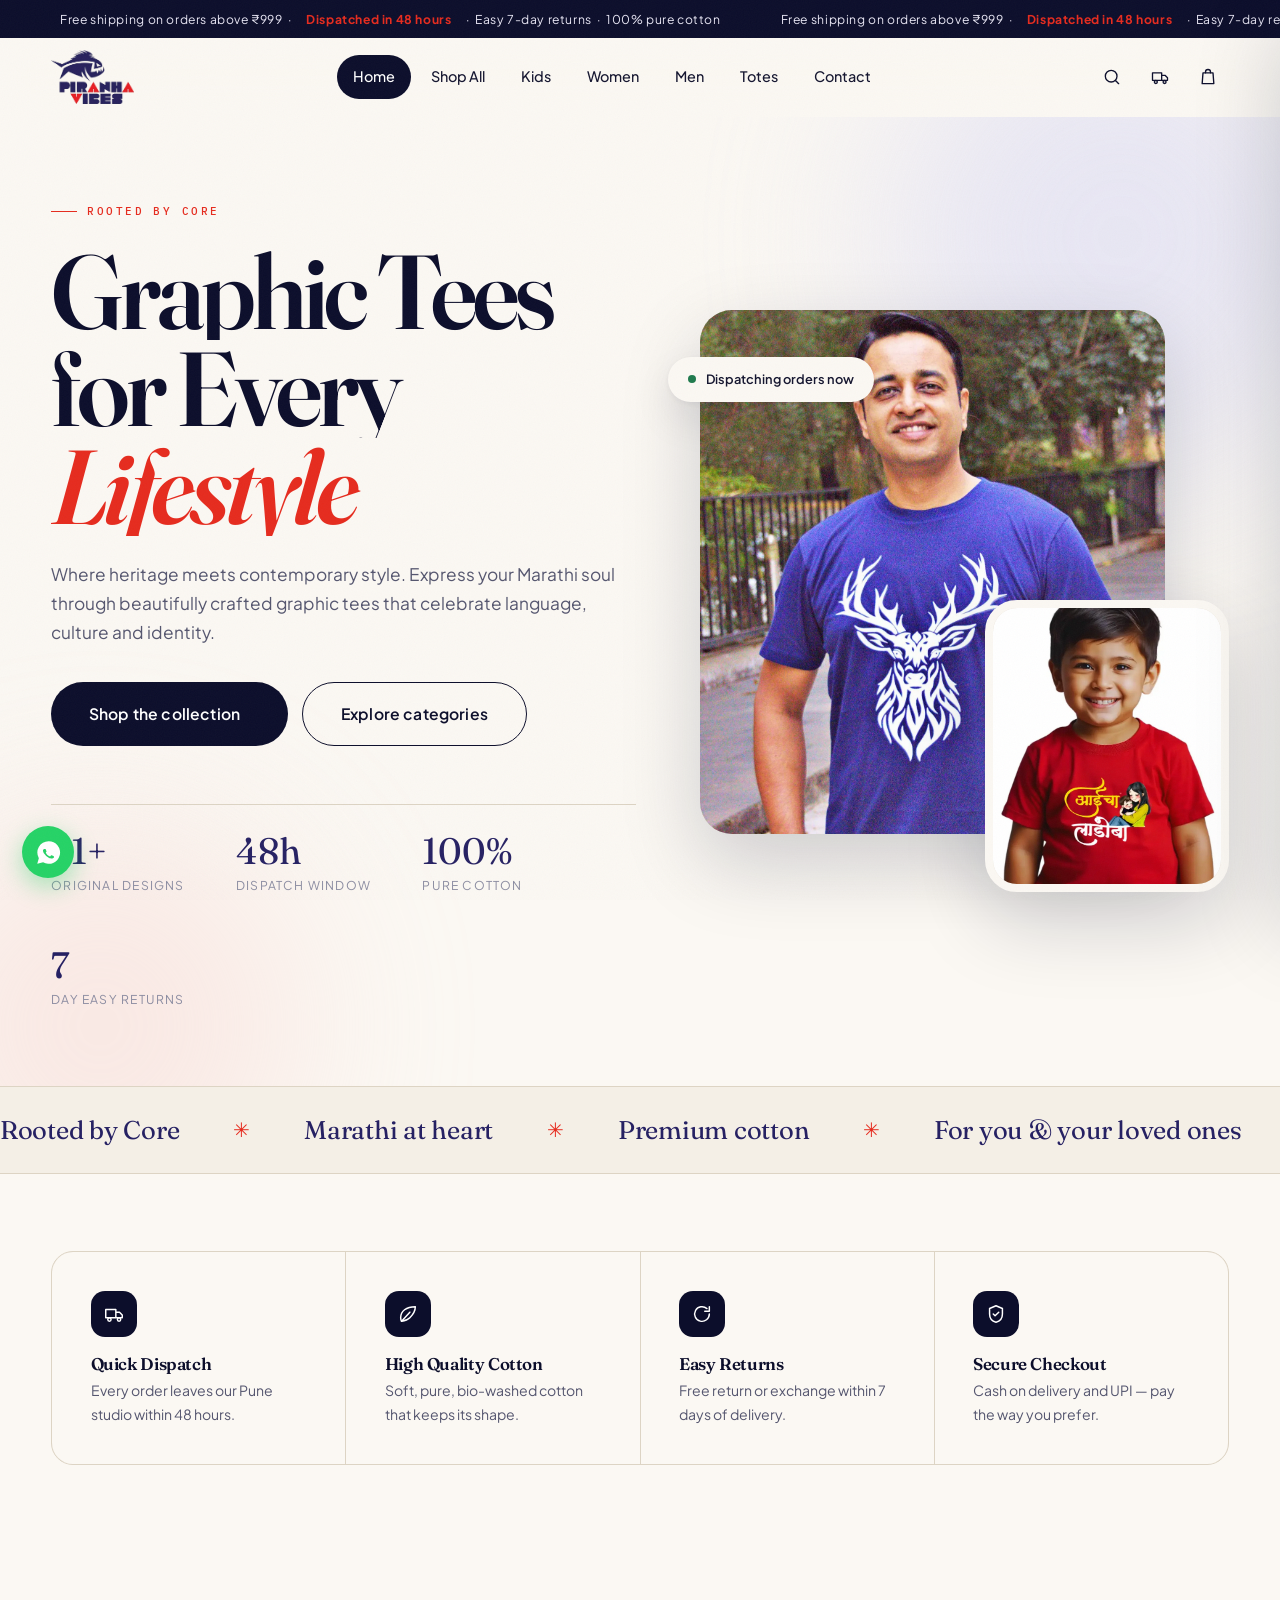
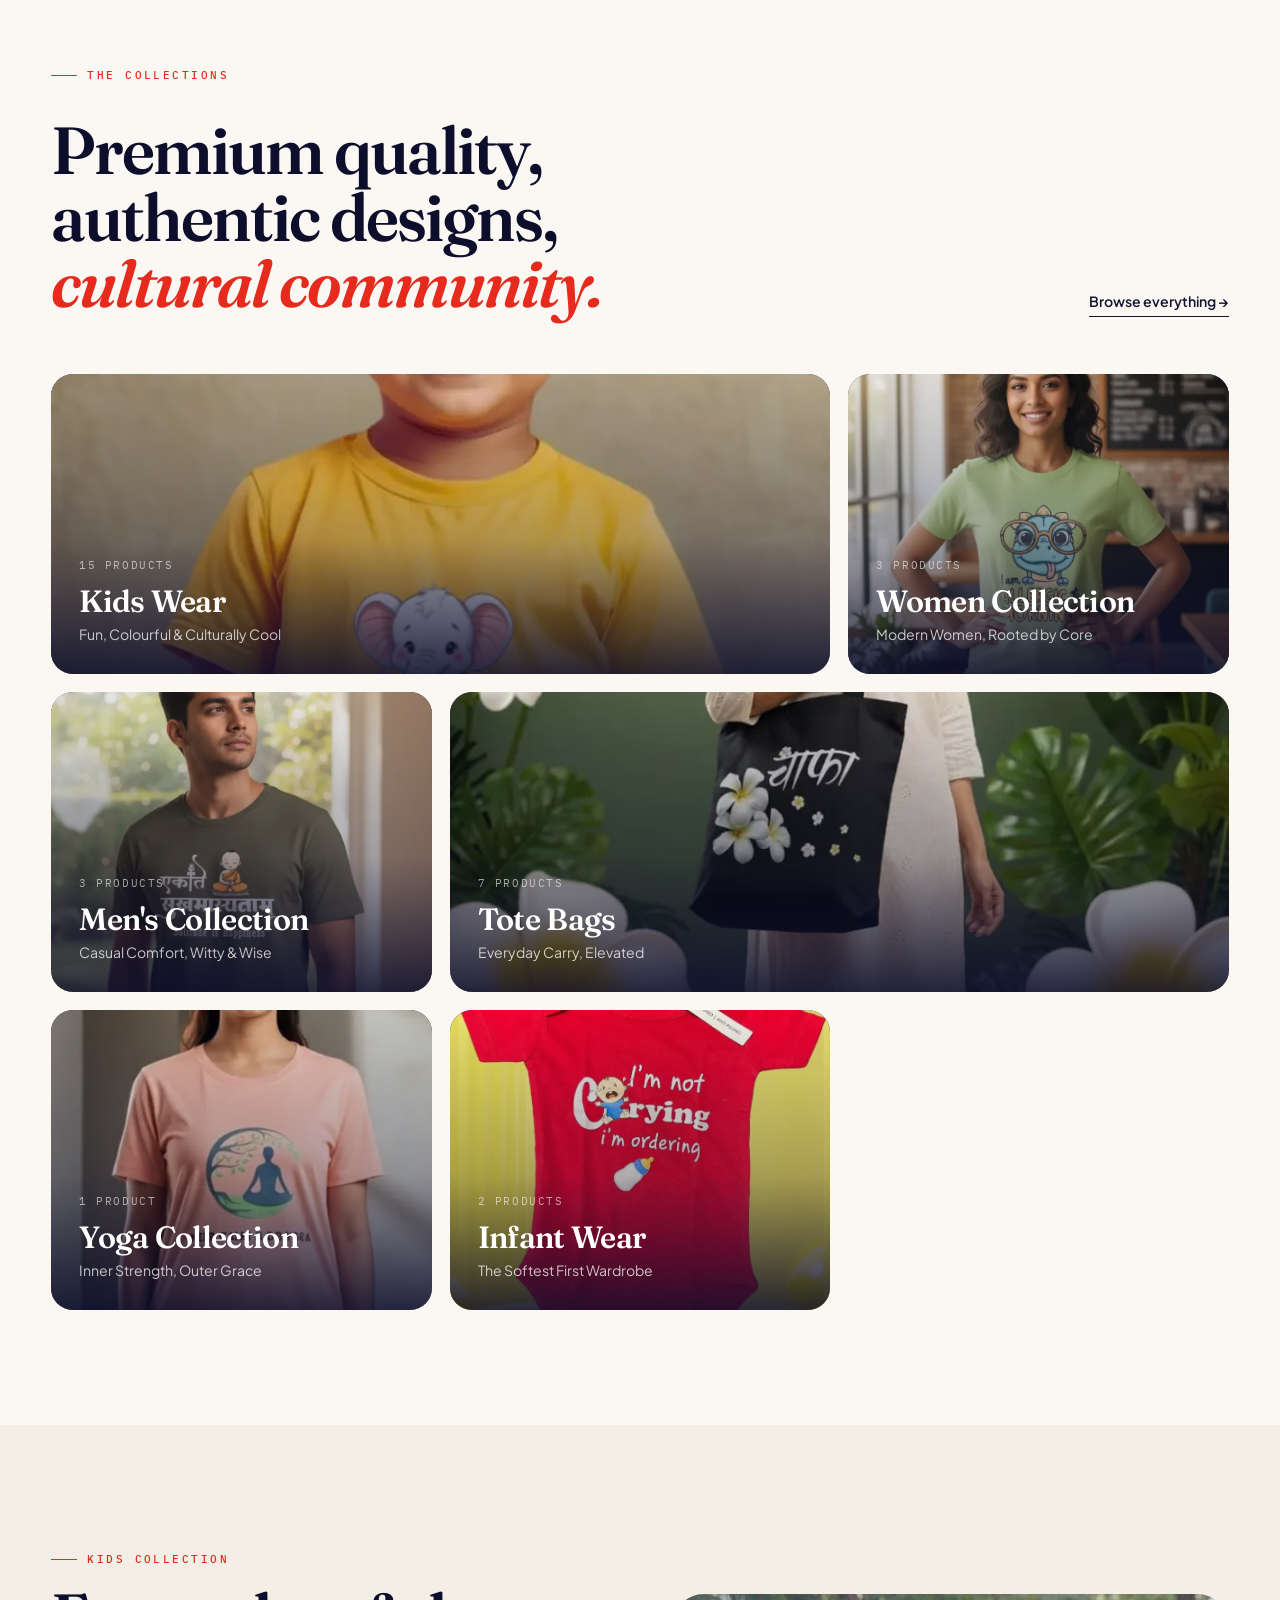
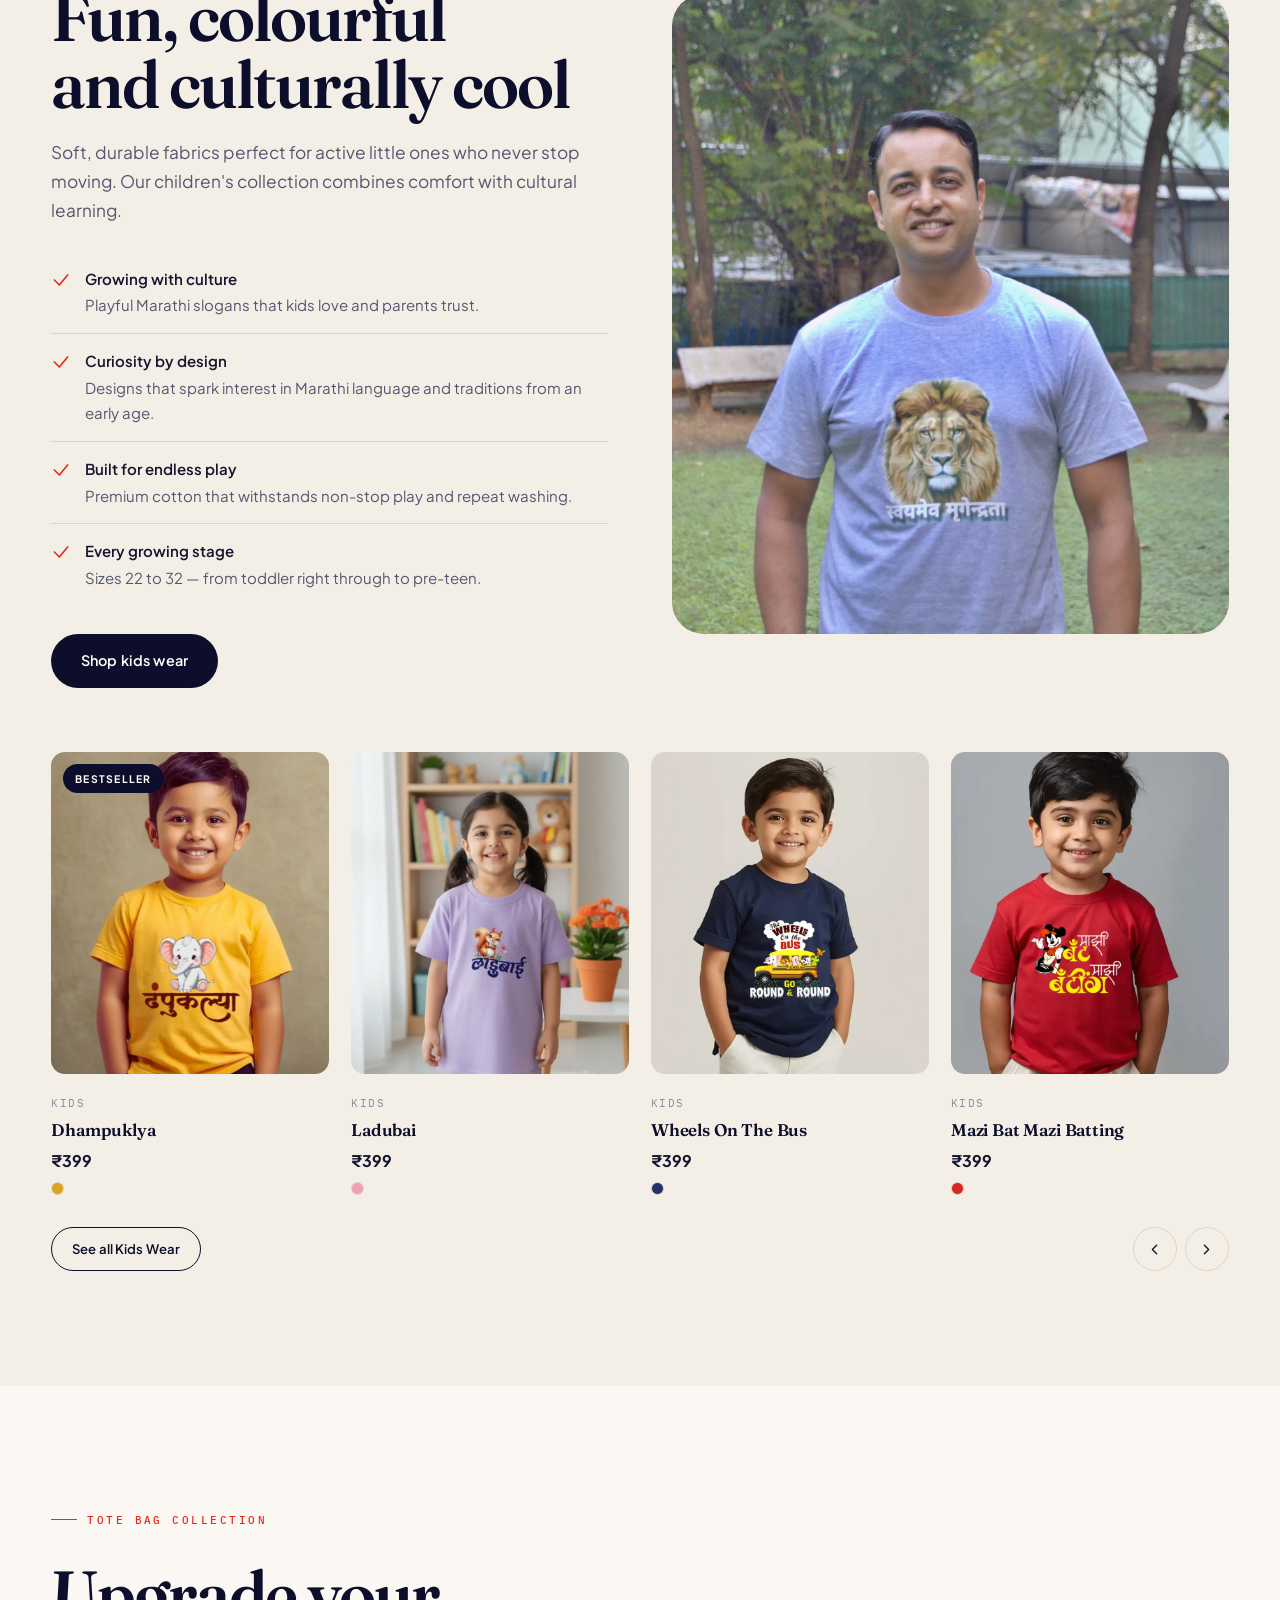
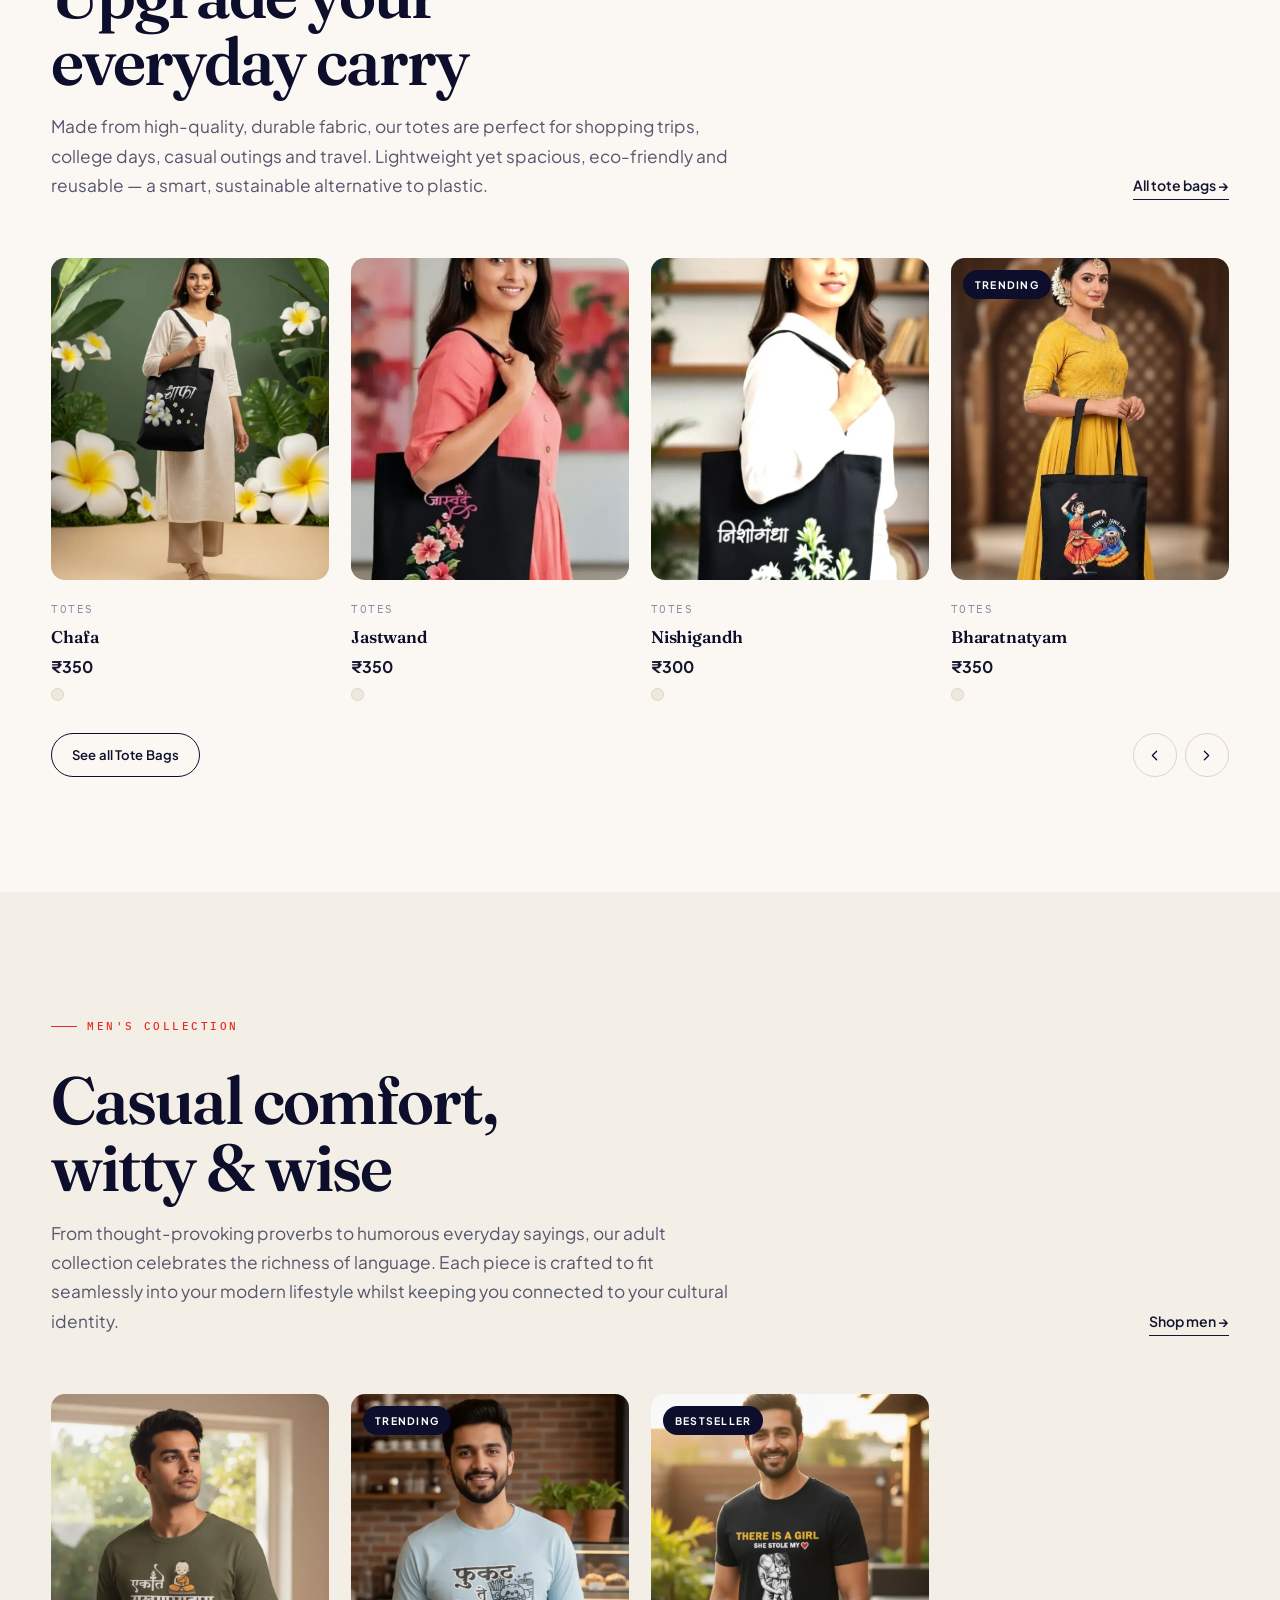
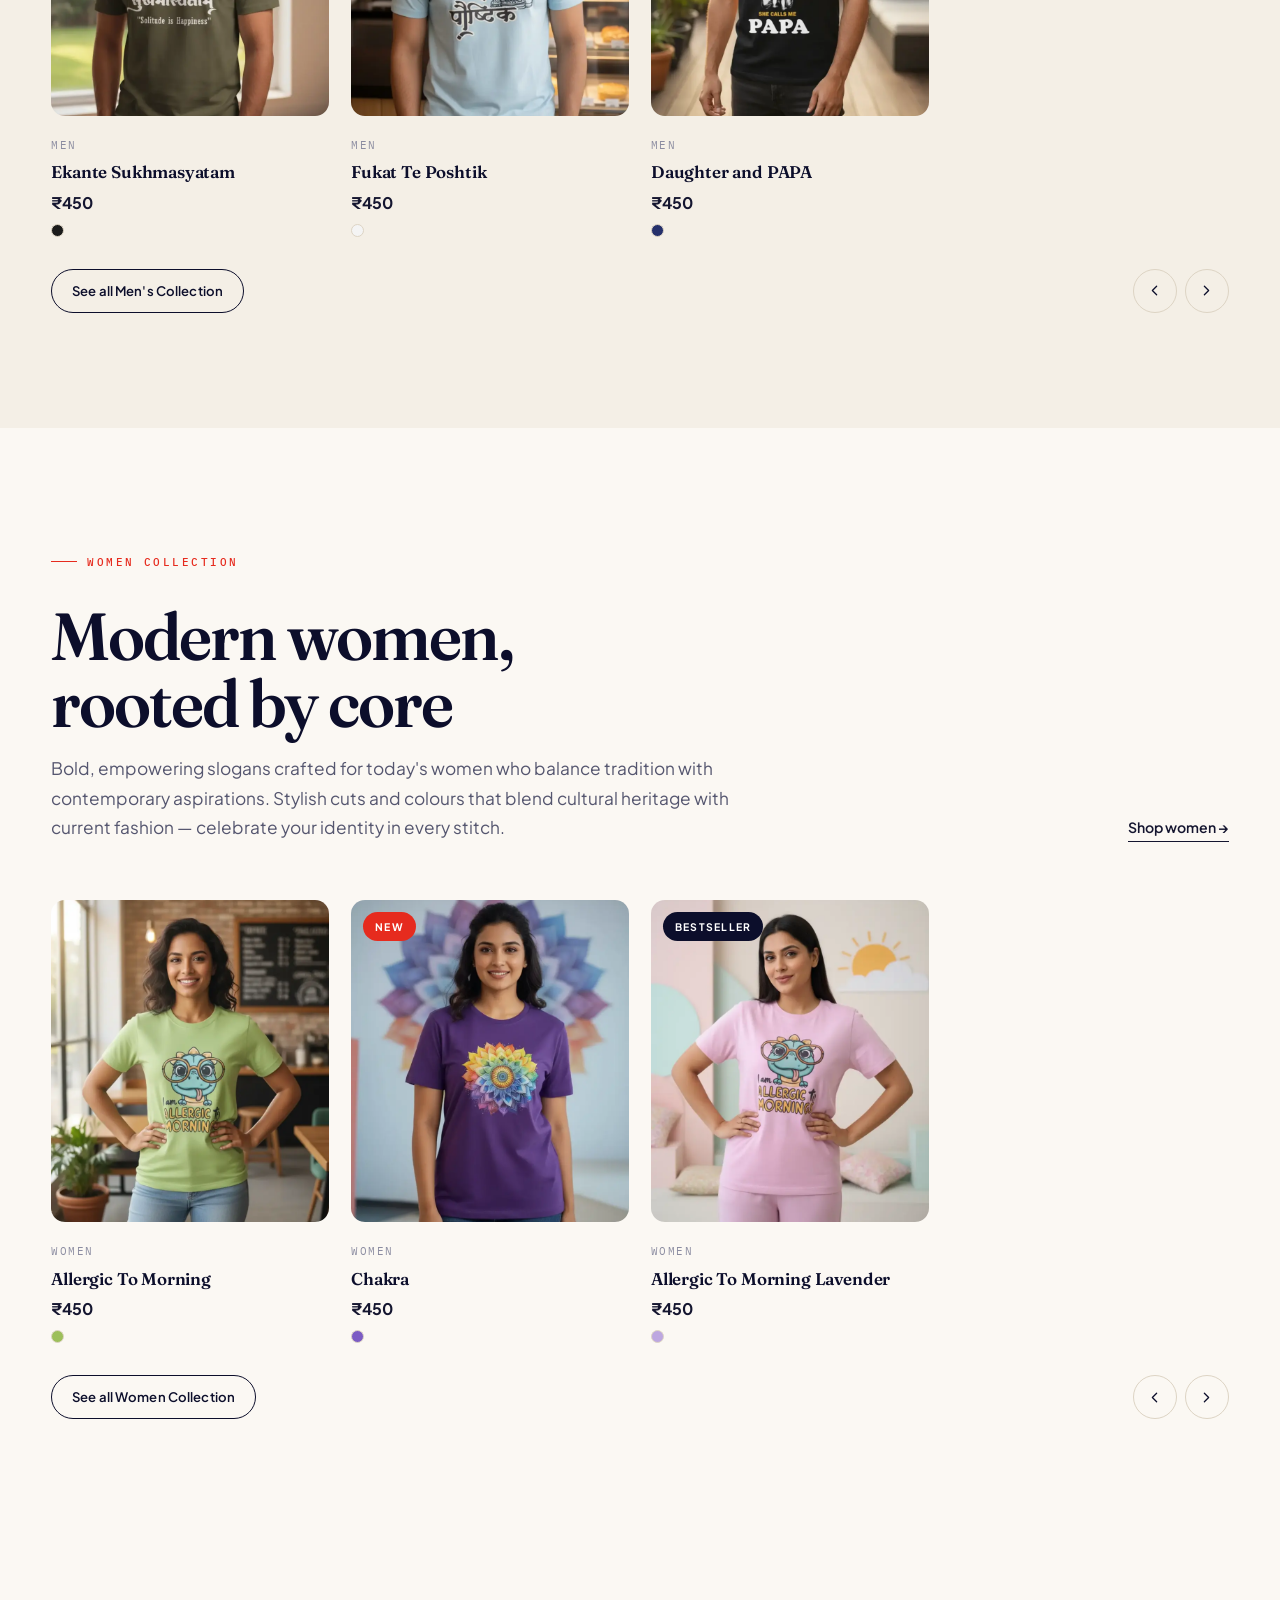
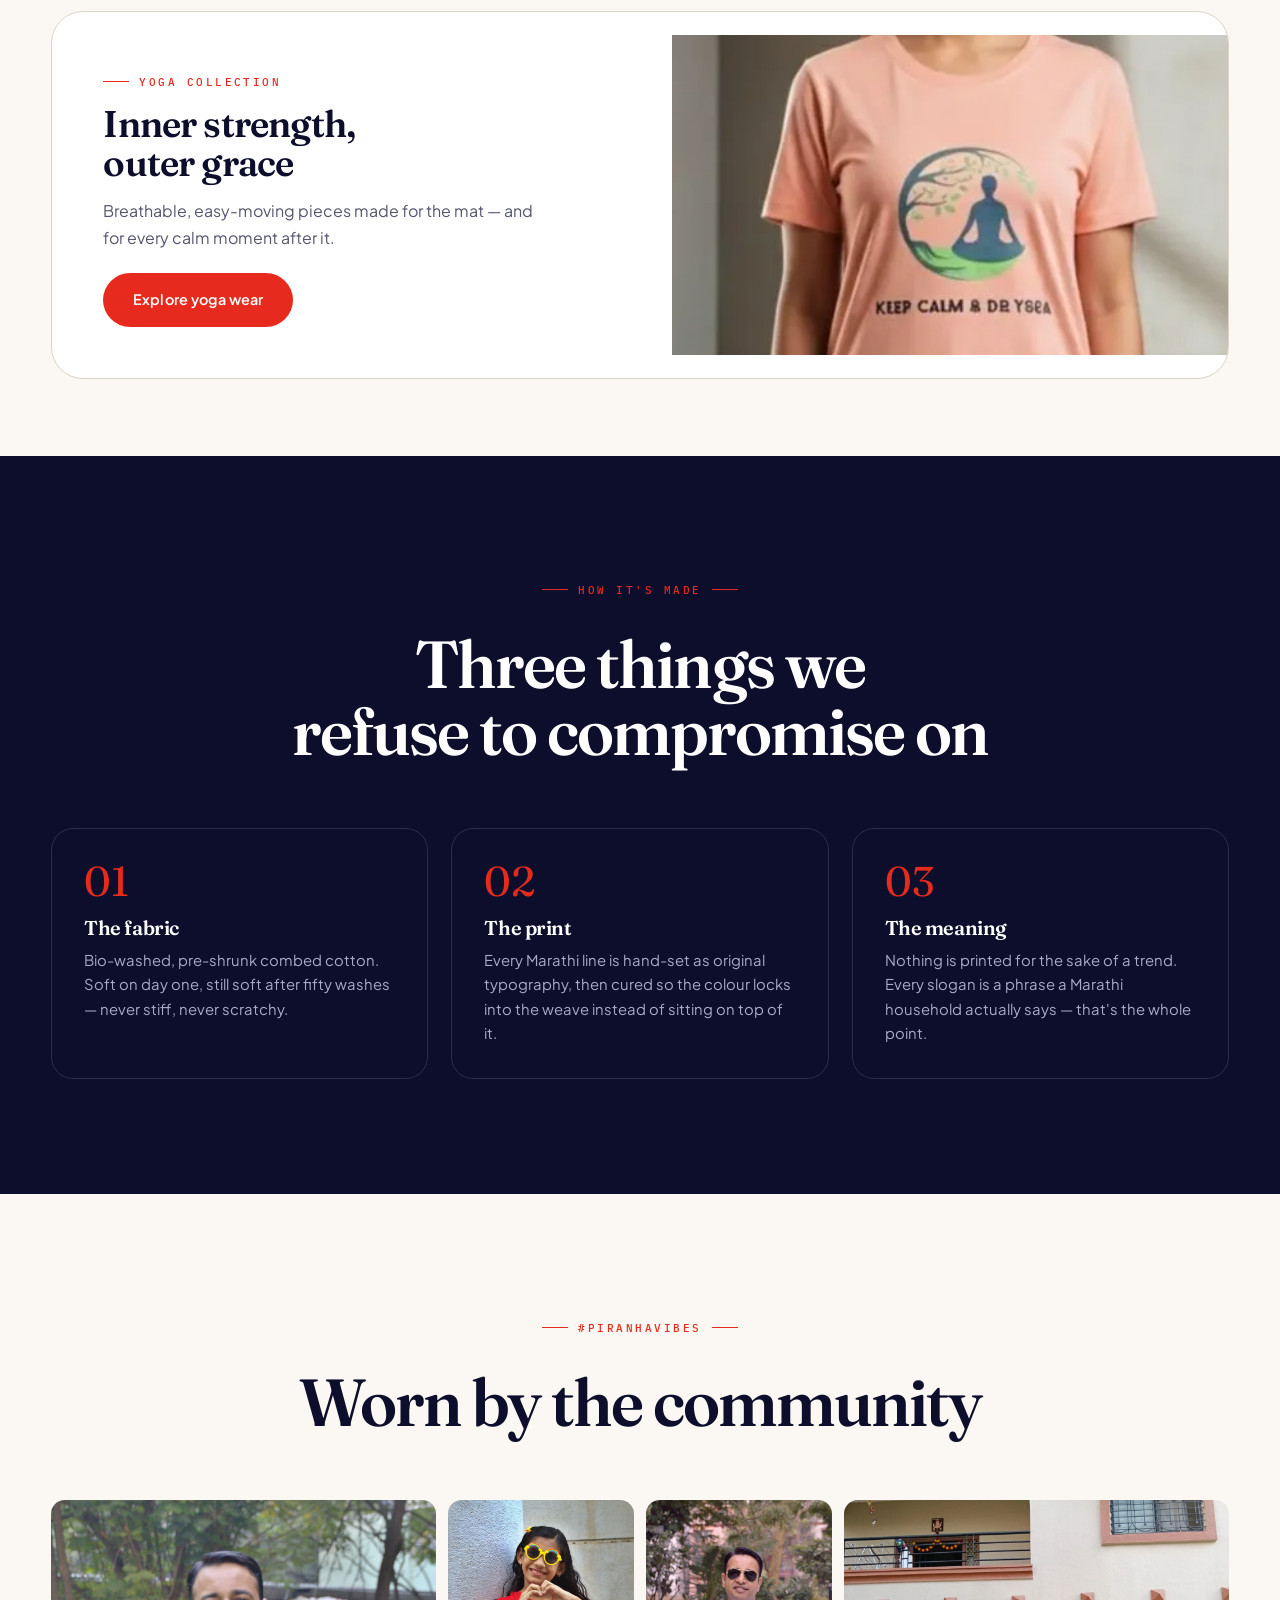
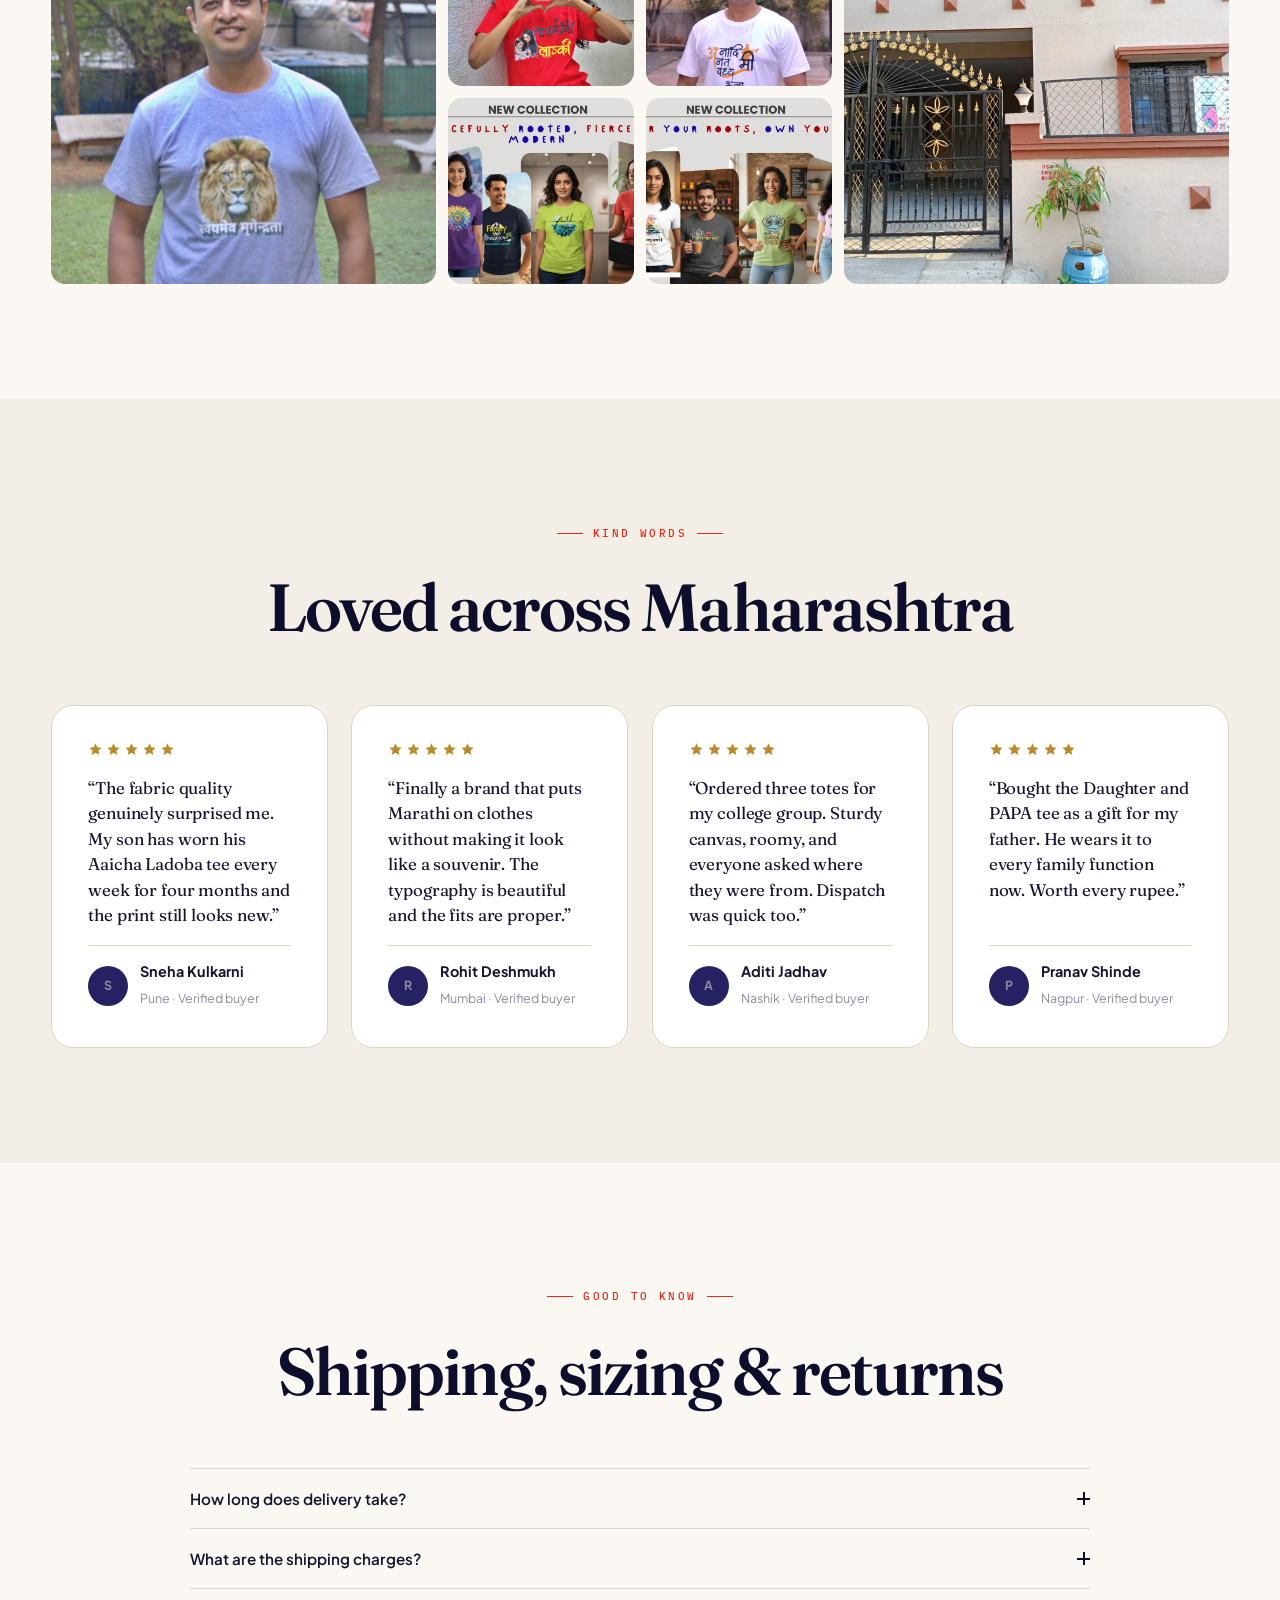
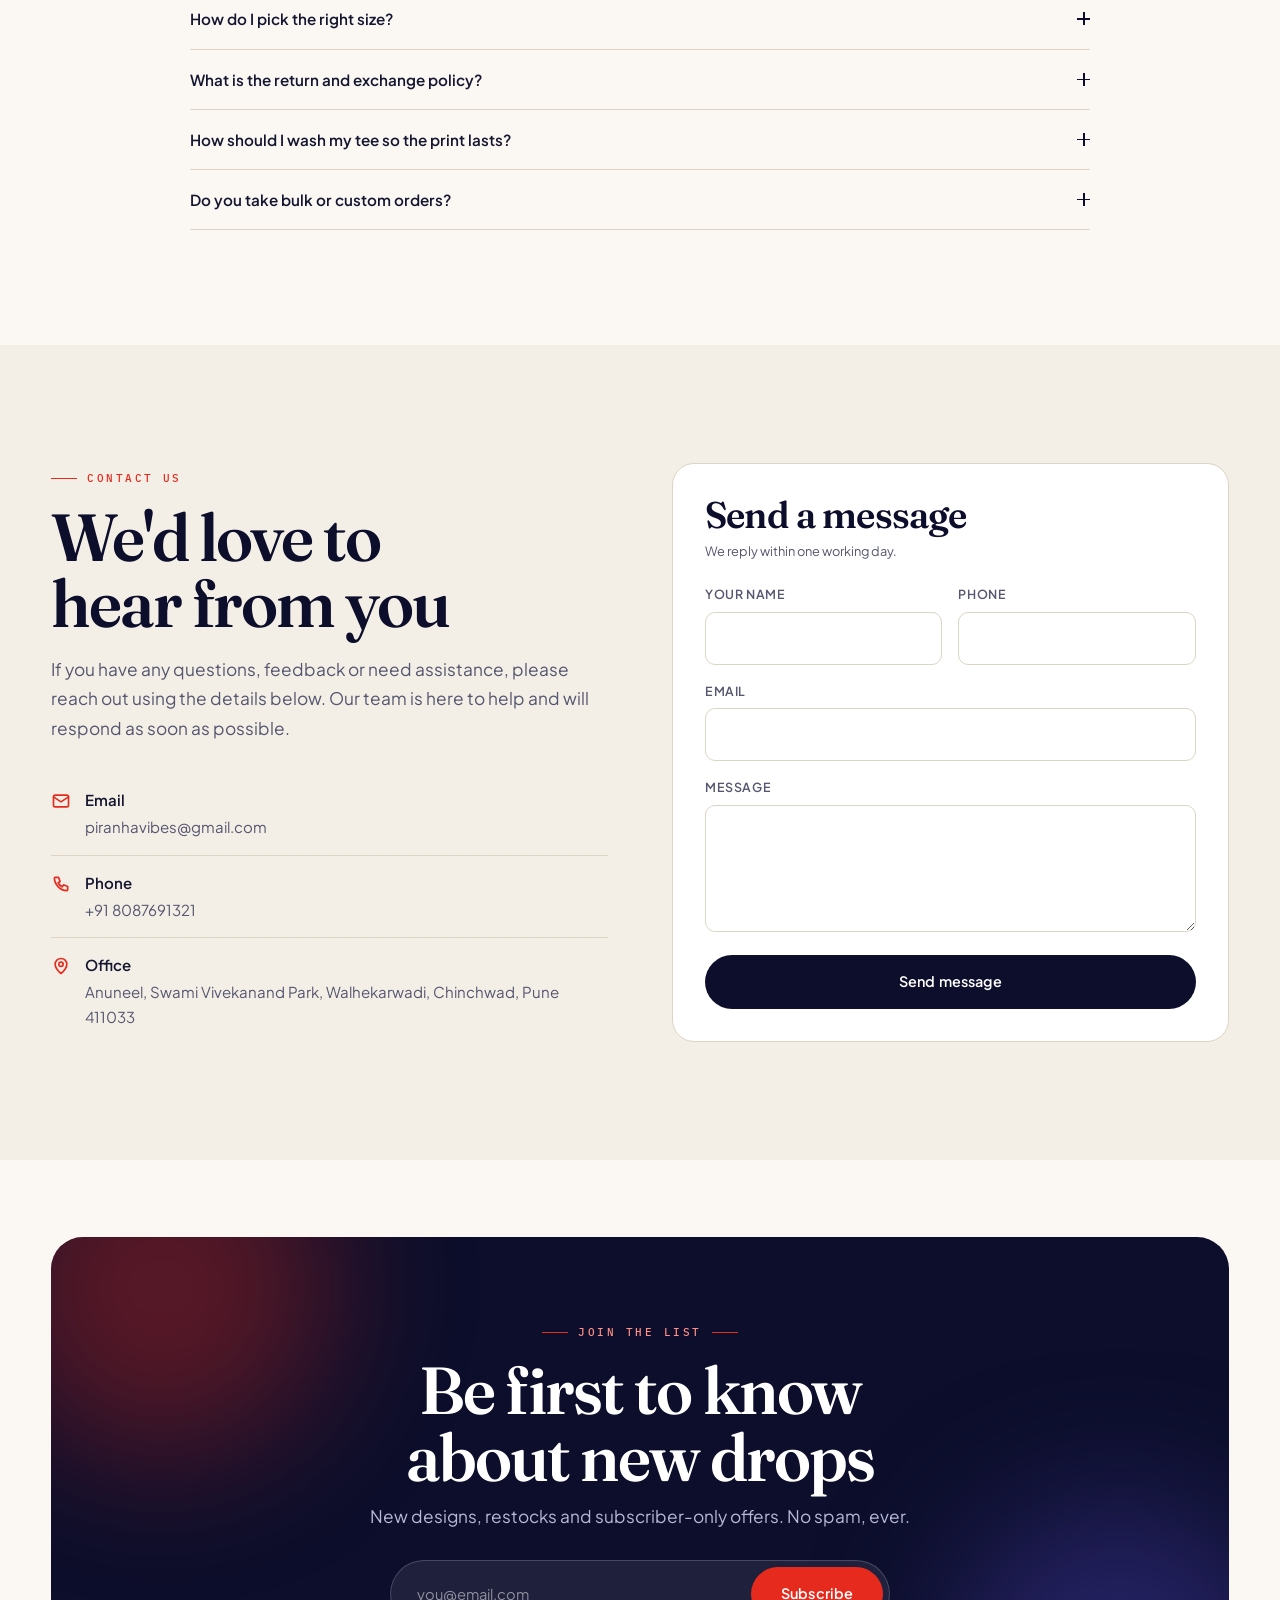
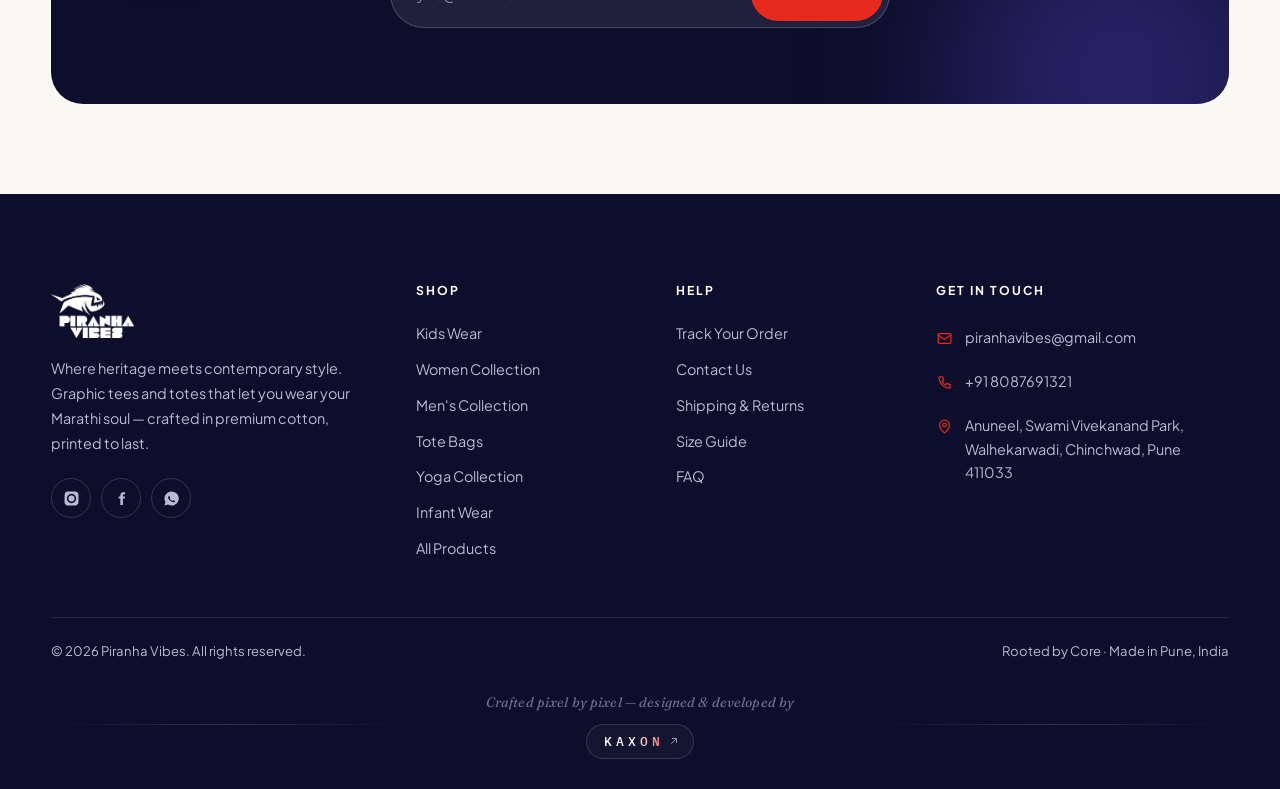
==== commit 7eb9d286: "Enhance mobile responsiveness, dynamic UPI payment UI, and product card image navigation" ====
--- a/index.html
+++ b/index.html
@@ -48,7 +48,7 @@
     <div class="hero-visual">
       <div class="hv-badge"><span class="dot"></span> Dispatching orders now</div>
       <div class="hv-main"><img src="assets/img/brand/life-4.webp" alt="Piranha Vibes graphic tee" width="800" height="1000"></div>
-      <div class="hv-sub"><img src="assets/img/products/aaicha-ladoba.webp" alt="Aaicha Ladoba kids tee" width="500" height="600"></div>
+      <div class="hv-sub"><a href="product.html?p=aaicha-ladoba" aria-label="Aaicha Ladoba kids tee"><img src="assets/img/products/aaicha-ladoba.webp" alt="Aaicha Ladoba kids tee" width="500" height="600"></a></div>
     </div>
   </div>
 </section>
@@ -157,7 +157,9 @@
         <a class="btn btn-red" href="shop.html?cat=yoga" style="margin-top:22px">Explore yoga wear</a>
       </div>
       <div style="min-height:320px;position:relative">
-        <img src="assets/img/products/keep-calm.webp" alt="Keep Calm yoga tee" style="position:absolute;inset:0;width:100%;height:100%;object-fit:cover">
+        <a href="product.html?p=keep-calm" aria-label="Keep Calm yoga tee" style="display:block;width:100%;height:100%">
+          <img src="assets/img/products/keep-calm.webp" alt="Keep Calm yoga tee" style="position:absolute;inset:0;width:100%;height:100%;object-fit:cover">
+        </a>
       </div>
     </div>
   </div>
--- a/assets/css/style.css
+++ b/assets/css/style.css
@@ -64,15 +64,18 @@
 *::after {
   box-sizing: border-box;
 }
+
 * {
   margin: 0;
   padding: 0;
 }
+
 html {
   -webkit-text-size-adjust: 100%;
   scroll-behavior: smooth;
   scroll-padding-top: calc(var(--header-h) + 20px);
 }
+
 body {
   font-family: var(--sans);
   background: var(--paper);
@@ -86,9 +89,11 @@
   overflow-x: clip;
   font-feature-settings: "kern" 1, "liga" 1;
 }
+
 body.is-locked {
   overflow: hidden;
 }
+
 img,
 svg,
 video {
@@ -96,10 +101,12 @@
   max-width: 100%;
   height: auto;
 }
+
 a {
   color: inherit;
   text-decoration: none;
 }
+
 button,
 input,
 select,
@@ -107,20 +114,24 @@
   font: inherit;
   color: inherit;
 }
+
 button {
   background: none;
   border: 0;
   cursor: pointer;
 }
+
 ul,
 ol {
   list-style: none;
 }
+
 :focus-visible {
   outline: 2px solid var(--red);
   outline-offset: 3px;
   border-radius: 4px;
 }
+
 ::selection {
   background: var(--navy);
   color: #fff;
@@ -150,25 +161,30 @@
   color: var(--ink);
   font-variation-settings: "SOFT" 0, "WONK" 0;
 }
+
 .d1 {
   font-size: clamp(2.9rem, 8.2vw, 7.2rem);
   line-height: 0.93;
   letter-spacing: -0.038em;
 }
+
 .d2 {
   font-size: clamp(2.2rem, 5.2vw, 4.4rem);
   line-height: 1;
   letter-spacing: -0.03em;
 }
+
 .d3 {
   font-size: clamp(1.5rem, 2.9vw, 2.4rem);
 }
+
 .lead {
   font-size: clamp(1.02rem, 1.35vw, 1.2rem);
   color: var(--tx-2);
   line-height: 1.7;
   max-width: 62ch;
 }
+
 .eyebrow {
   font-family: var(--mono);
   font-size: 0.7rem;
@@ -180,6 +196,7 @@
   align-items: center;
   gap: 10px;
 }
+
 .eyebrow::before {
   content: "";
   width: 26px;
@@ -187,6 +204,7 @@
   background: var(--red);
   display: block;
 }
+
 .eyebrow.center::after {
   content: "";
   width: 26px;
@@ -194,14 +212,17 @@
   background: var(--red);
   display: block;
 }
+
 .italic-accent {
   font-style: italic;
   font-family: var(--display);
   color: var(--red);
 }
+
 .muted {
   color: var(--tx-2);
 }
+
 .tiny {
   font-size: 0.8rem;
 }
@@ -211,19 +232,24 @@
   width: min(100% - (var(--gut) * 2), var(--wrap));
   margin-inline: auto;
 }
+
 .wrap-wide {
   width: min(100% - (var(--gut) * 2), 1560px);
   margin-inline: auto;
 }
+
 section {
   position: relative;
 }
+
 .sec {
   padding-block: clamp(64px, 9vw, 132px);
 }
+
 .sec-sm {
   padding-block: clamp(44px, 6vw, 80px);
 }
+
 .sec-head {
   display: flex;
   align-items: flex-end;
@@ -232,42 +258,52 @@
   flex-wrap: wrap;
   margin-bottom: clamp(32px, 4.5vw, 60px);
 }
+
 .sec-head .t {
   max-width: 58ch;
 }
+
 .sec-head .eyebrow {
   margin-bottom: 16px;
 }
+
 .center-head {
   text-align: center;
   max-width: 760px;
   margin: 0 auto clamp(36px, 5vw, 64px);
 }
+
 .center-head .eyebrow {
   margin-bottom: 16px;
 }
+
 .center-head .lead {
   margin-inline: auto;
 }
+
 .rule {
   height: 1px;
   background: var(--line);
   border: 0;
 }
+
 .bg-ink {
   background: var(--ink);
   color: var(--tx-inv);
 }
+
 .bg-ink h1,
 .bg-ink h2,
 .bg-ink h3,
 .bg-ink h4 {
   color: #fff;
 }
+
 .bg-ink .lead,
 .bg-ink .muted {
   color: #a8aac6;
 }
+
 .bg-paper2 {
   background: var(--paper-2);
 }
@@ -294,6 +330,7 @@
     color 0.35s var(--e-out);
   will-change: transform;
 }
+
 .btn::before {
   content: "";
   position: absolute;
@@ -304,69 +341,87 @@
   transition: transform 0.5s var(--e-out);
   border-radius: inherit;
 }
+
 .btn:hover::before {
   transform: translateY(0);
 }
+
 .btn:hover {
   transform: translateY(-2px);
   box-shadow: 0 12px 30px rgba(230, 43, 30, 0.28);
   color: #fff;
 }
+
 .btn:active {
   transform: translateY(0) scale(0.98);
 }
+
 .btn svg {
   width: 17px;
   height: 17px;
   transition: transform 0.4s var(--e-out);
 }
+
 .btn:hover svg {
   transform: translateX(4px);
 }
+
 .btn-red {
   --bg: var(--red);
 }
+
 .btn-red::before {
   background: var(--ink);
 }
+
 .btn-red:hover {
   box-shadow: 0 12px 30px rgba(12, 14, 43, 0.3);
 }
+
 .btn-ghost {
   --bg: transparent;
   --fg: var(--ink);
   border: 1px solid var(--ink);
 }
+
 .btn-ghost:hover {
   color: #fff;
   border-color: var(--red);
 }
+
 .btn-light {
   --bg: #fff;
   --fg: var(--ink);
 }
+
 .btn-light:hover {
   color: #fff;
 }
+
 .btn-sm {
   padding: 10px 20px;
   font-size: 0.82rem;
 }
+
 .btn-lg {
   padding: 18px 38px;
   font-size: 0.98rem;
 }
+
 .btn-block {
   width: 100%;
 }
+
 .btn[disabled] {
   opacity: 0.45;
   pointer-events: none;
 }
+
 .btn-loading {
   color: transparent !important;
   pointer-events: none;
 }
+
 .btn-loading::after {
   content: "";
   position: absolute;
@@ -377,6 +432,7 @@
   border-radius: 50%;
   animation: spin 0.7s linear infinite;
 }
+
 @keyframes spin {
   to {
     transform: rotate(360deg);
@@ -392,6 +448,7 @@
   font-size: 0.88rem;
   padding-bottom: 3px;
 }
+
 .link-u::after {
   content: "";
   position: absolute;
@@ -404,23 +461,28 @@
   transform: scaleX(1);
   transition: transform 0.4s var(--e-out);
 }
+
 .link-u:hover::after {
   transform-origin: left;
   animation: uline 0.6s var(--e-out);
 }
+
 @keyframes uline {
   0% {
     transform: scaleX(1);
     transform-origin: right;
   }
+
   49% {
     transform: scaleX(0);
     transform-origin: right;
   }
+
   50% {
     transform: scaleX(0);
     transform-origin: left;
   }
+
   100% {
     transform: scaleX(1);
     transform-origin: left;
@@ -440,6 +502,7 @@
   position: relative;
   z-index: 60;
 }
+
 .announce .track {
   display: flex;
   gap: 60px;
@@ -447,15 +510,18 @@
   animation: marq 34s linear infinite;
   padding-left: 60px;
 }
+
 .announce span {
   display: inline-flex;
   align-items: center;
   gap: 12px;
 }
+
 .announce b {
   color: var(--red);
   font-weight: 700;
 }
+
 @keyframes marq {
   to {
     transform: translateX(-50%);
@@ -472,10 +538,12 @@
   border-bottom: 1px solid transparent;
   transition: border-color 0.3s, background 0.3s, height 0.35s var(--e-out);
 }
+
 .hdr.scrolled {
   border-bottom-color: var(--line);
   background: rgba(251, 248, 243, 0.95);
 }
+
 .hdr-in {
   height: var(--header-h);
   display: flex;
@@ -483,23 +551,28 @@
   gap: 28px;
   transition: height 0.35s var(--e-out);
 }
+
 .hdr.scrolled .hdr-in {
   height: 64px;
 }
+
 .logo {
   display: flex;
   align-items: center;
   flex-shrink: 0;
 }
+
 .logo img {
   height: 54px;
   width: auto;
   transition: height 0.35s var(--e-out), transform 0.4s var(--e-spring);
   mix-blend-mode: multiply;
 }
+
 .hdr.scrolled .logo img {
   height: 44px;
 }
+
 .logo:hover img {
   transform: scale(1.04) rotate(-1.5deg);
 }
@@ -510,6 +583,7 @@
   gap: 4px;
   margin-inline: auto;
 }
+
 .nav a {
   position: relative;
   padding: 10px 16px;
@@ -519,6 +593,7 @@
   border-radius: 100px;
   transition: color 0.3s;
 }
+
 .nav a::before {
   content: "";
   position: absolute;
@@ -530,15 +605,18 @@
   transition: transform 0.4s var(--e-spring), opacity 0.3s;
   z-index: -1;
 }
+
 .nav a:hover,
 .nav a.active {
   color: #fff;
 }
+
 .nav a:hover::before,
 .nav a.active::before {
   transform: scale(1);
   opacity: 1;
 }
+
 .nav a {
   isolation: isolate;
 }
@@ -548,6 +626,7 @@
   align-items: center;
   gap: 6px;
 }
+
 .icon-btn {
   position: relative;
   width: 42px;
@@ -557,10 +636,12 @@
   border-radius: 50%;
   transition: background 0.3s, transform 0.3s var(--e-spring);
 }
+
 .icon-btn:hover {
   background: var(--sand);
   transform: translateY(-2px);
 }
+
 .icon-btn svg {
   width: 20px;
   height: 20px;
@@ -568,6 +649,7 @@
   stroke-width: 1.6;
   fill: none;
 }
+
 .cart-count {
   position: absolute;
   top: 2px;
@@ -586,12 +668,15 @@
   transform: scale(0);
   transition: transform 0.4s var(--e-spring);
 }
+
 .cart-count.on {
   transform: scale(1);
 }
+
 .cart-count.bump {
   animation: bump 0.5s var(--e-spring);
 }
+
 @keyframes bump {
   50% {
     transform: scale(1.45);
@@ -604,6 +689,7 @@
   height: 42px;
   place-items: center;
 }
+
 .burger i {
   display: block;
   width: 20px;
@@ -612,6 +698,7 @@
   position: relative;
   transition: 0.35s var(--e-out);
 }
+
 .burger i::before,
 .burger i::after {
   content: "";
@@ -622,19 +709,24 @@
   background: var(--ink);
   transition: 0.35s var(--e-out);
 }
+
 .burger i::before {
   top: -6px;
 }
+
 .burger i::after {
   top: 6px;
 }
+
 .burger.on i {
   background: transparent;
 }
+
 .burger.on i::before {
   top: 0;
   transform: rotate(45deg);
 }
+
 .burger.on i::after {
   top: 0;
   transform: rotate(-45deg);
@@ -651,9 +743,11 @@
   transition: transform 0.6s var(--e-out);
   overflow-y: auto;
 }
+
 .mnav.on {
   transform: translateY(0);
 }
+
 .mnav a {
   display: block;
   font-family: var(--display);
@@ -664,30 +758,39 @@
   opacity: 0;
   transform: translateY(24px);
 }
+
 .mnav.on a {
   animation: mIn 0.6s var(--e-out) forwards;
 }
+
 .mnav.on a:nth-child(1) {
   animation-delay: 0.1s;
 }
+
 .mnav.on a:nth-child(2) {
   animation-delay: 0.16s;
 }
+
 .mnav.on a:nth-child(3) {
   animation-delay: 0.22s;
 }
+
 .mnav.on a:nth-child(4) {
   animation-delay: 0.28s;
 }
+
 .mnav.on a:nth-child(5) {
   animation-delay: 0.34s;
 }
+
 .mnav.on a:nth-child(6) {
   animation-delay: 0.4s;
 }
+
 .mnav.on a:nth-child(7) {
   animation-delay: 0.46s;
 }
+
 @keyframes mIn {
   to {
     opacity: 1;
@@ -706,10 +809,12 @@
   visibility: hidden;
   transition: 0.35s;
 }
+
 .search-ov.on {
   opacity: 1;
   visibility: visible;
 }
+
 .search-box {
   background: var(--paper);
   padding: clamp(24px, 5vw, 48px) var(--gut);
@@ -718,9 +823,11 @@
   max-height: 86vh;
   overflow-y: auto;
 }
+
 .search-ov.on .search-box {
   transform: none;
 }
+
 .search-field {
   display: flex;
   align-items: center;
@@ -728,6 +835,7 @@
   border-bottom: 2px solid var(--ink);
   padding-bottom: 12px;
 }
+
 .search-field input {
   flex: 1;
   border: 0;
@@ -736,6 +844,7 @@
   font-size: clamp(1.4rem, 4vw, 2.4rem);
   outline: none;
 }
+
 .search-res {
   display: grid;
   grid-template-columns: repeat(auto-fill, minmax(180px, 1fr));
@@ -750,44 +859,54 @@
   padding-bottom: clamp(40px, 6vw, 80px);
   overflow: hidden;
 }
+
 .hero-grid {
   display: grid;
   grid-template-columns: 1.05fr 0.95fr;
   gap: clamp(32px, 5vw, 72px);
   align-items: center;
 }
+
 .hero-copy .eyebrow {
   margin-bottom: 22px;
 }
+
 .hero h1 {
   margin-bottom: 24px;
 }
+
 .hero h1 .ln {
   display: block;
   overflow: hidden;
 }
-.hero h1 .ln > span {
+
+.hero h1 .ln>span {
   display: block;
   transform: translateY(110%);
   animation: lnUp 1.05s var(--e-out) forwards;
 }
-.hero h1 .ln:nth-child(2) > span {
+
+.hero h1 .ln:nth-child(2)>span {
   animation-delay: 0.1s;
 }
-.hero h1 .ln:nth-child(3) > span {
+
+.hero h1 .ln:nth-child(3)>span {
   animation-delay: 0.2s;
 }
+
 @keyframes lnUp {
   to {
     transform: none;
   }
 }
+
 .hero-cta {
   display: flex;
   gap: 14px;
   flex-wrap: wrap;
   margin-top: 34px;
 }
+
 .hero-stats {
   display: flex;
   gap: clamp(24px, 4vw, 52px);
@@ -796,12 +915,14 @@
   border-top: 1px solid var(--line);
   flex-wrap: wrap;
 }
+
 .hero-stats .n {
   font-family: var(--display);
   font-size: clamp(1.6rem, 3vw, 2.3rem);
   color: var(--navy);
   line-height: 1;
 }
+
 .hero-stats .l {
   font-size: 0.76rem;
   letter-spacing: 0.1em;
@@ -814,6 +935,7 @@
   position: relative;
   aspect-ratio: 4/4.4;
 }
+
 .hv-main,
 .hv-sub {
   position: absolute;
@@ -822,10 +944,12 @@
   box-shadow: var(--sh-3);
   background: var(--sand);
 }
+
 .hv-main {
   inset: 0 12% 10% 0;
   animation: floatA 9s ease-in-out infinite;
 }
+
 .hv-sub {
   width: 46%;
   aspect-ratio: 3/3.6;
@@ -834,6 +958,7 @@
   border: 8px solid var(--paper);
   animation: floatB 11s ease-in-out infinite;
 }
+
 .hv-main img,
 .hv-sub img {
   width: 100%;
@@ -841,19 +966,23 @@
   object-fit: cover;
   transition: transform 1.2s var(--e-out);
 }
+
 .hero-visual:hover .hv-main img {
   transform: scale(1.05);
 }
+
 @keyframes floatA {
   50% {
     transform: translateY(-14px);
   }
 }
+
 @keyframes floatB {
   50% {
     transform: translateY(12px);
   }
 }
+
 .hv-badge {
   position: absolute;
   left: -6%;
@@ -870,6 +999,7 @@
   font-weight: 600;
   animation: floatB 7s ease-in-out infinite;
 }
+
 .hv-badge .dot {
   width: 8px;
   height: 8px;
@@ -878,11 +1008,13 @@
   box-shadow: 0 0 0 0 rgba(31, 122, 77, 0.5);
   animation: pulse 2s infinite;
 }
+
 @keyframes pulse {
   70% {
     box-shadow: 0 0 0 10px rgba(31, 122, 77, 0);
   }
 }
+
 .hero-blob {
   position: absolute;
   border-radius: 50%;
@@ -891,6 +1023,7 @@
   pointer-events: none;
   z-index: -1;
 }
+
 .hero-blob.a {
   width: 480px;
   height: 480px;
@@ -898,6 +1031,7 @@
   top: -120px;
   right: -80px;
 }
+
 .hero-blob.b {
   width: 400px;
   height: 400px;
@@ -913,6 +1047,7 @@
   overflow: hidden;
   background: var(--paper-2);
 }
+
 .marquee .track {
   display: flex;
   gap: 54px;
@@ -920,9 +1055,11 @@
   animation: marq 30s linear infinite;
   width: max-content;
 }
+
 .marquee:hover .track {
   animation-play-state: paused;
 }
+
 .marquee span {
   font-family: var(--display);
   font-size: clamp(1.1rem, 2vw, 1.7rem);
@@ -932,6 +1069,7 @@
   gap: 54px;
   letter-spacing: -0.01em;
 }
+
 .marquee span::after {
   content: "✳";
   color: var(--red);
@@ -944,12 +1082,15 @@
   grid-template-columns: repeat(3, 1fr);
   gap: 18px;
 }
-.cat-grid > *:nth-child(1) {
+
+.cat-grid>*:nth-child(1) {
   grid-column: span 2;
 }
-.cat-grid > *:nth-child(4) {
+
+.cat-grid>*:nth-child(4) {
   grid-column: span 2;
 }
+
 .cat-card {
   position: relative;
   border-radius: var(--r-lg);
@@ -962,6 +1103,7 @@
   isolation: isolate;
   background: var(--navy);
 }
+
 .cat-card img {
   position: absolute;
   inset: 0;
@@ -971,32 +1113,35 @@
   z-index: -2;
   transition: transform 1.1s var(--e-out), filter 0.6s;
 }
+
 .cat-card::after {
   content: "";
   position: absolute;
   inset: 0;
   z-index: -1;
-  background: linear-gradient(
-    to top,
-    rgba(12, 14, 43, 0.88) 0%,
-    rgba(12, 14, 43, 0.32) 45%,
-    rgba(12, 14, 43, 0.06) 100%
-  );
+  background: linear-gradient(to top,
+      rgba(12, 14, 43, 0.88) 0%,
+      rgba(12, 14, 43, 0.32) 45%,
+      rgba(12, 14, 43, 0.06) 100%);
   transition: opacity 0.5s;
 }
+
 .cat-card:hover img {
   transform: scale(1.07);
 }
+
 .cat-card h3 {
   color: #fff;
   font-size: clamp(1.4rem, 2.4vw, 2rem);
 }
+
 .cat-card p {
   color: rgba(255, 255, 255, 0.75);
   font-size: 0.88rem;
   margin-top: 6px;
   max-width: 42ch;
 }
+
 .cat-card .go {
   position: absolute;
   top: 22px;
@@ -1013,16 +1158,19 @@
   opacity: 0;
   transition: 0.5s var(--e-spring);
 }
+
 .cat-card:hover .go {
   transform: none;
   opacity: 1;
 }
+
 .cat-card .go svg {
   width: 18px;
   stroke: #fff;
   stroke-width: 2;
   fill: none;
 }
+
 .cat-card .cnt {
   font-family: var(--mono);
   font-size: 0.7rem;
@@ -1039,11 +1187,13 @@
   grid-template-columns: repeat(auto-fill, minmax(250px, 1fr));
   gap: clamp(18px, 2.2vw, 30px) clamp(14px, 1.8vw, 24px);
 }
+
 .pc {
   position: relative;
   display: flex;
   flex-direction: column;
 }
+
 .pc-media {
   position: relative;
   aspect-ratio: 1/1.16;
@@ -1052,30 +1202,40 @@
   background: var(--paper-2);
   margin-bottom: 14px;
 }
+
+.pc-media a {
+  display: block;
+  width: 100%;
+  height: 100%;
+}
+
 .pc-media img {
   width: 100%;
   height: 100%;
   object-fit: cover;
   transition: transform 0.9s var(--e-out), opacity 0.5s;
 }
+
 .pc:hover .pc-media img {
   transform: scale(1.06);
 }
+
 .pc-media::after {
   content: "";
   position: absolute;
   inset: 0;
-  background: linear-gradient(
-    to top,
-    rgba(12, 14, 43, 0.4),
-    transparent 55%
-  );
+  background: linear-gradient(to top,
+      rgba(12, 14, 43, 0.4),
+      transparent 55%);
   opacity: 0;
   transition: opacity 0.45s;
-}
+  pointer-events: none;
+}
+
 .pc:hover .pc-media::after {
   opacity: 1;
 }
+
 .pc-badge {
   position: absolute;
   top: 12px;
@@ -1089,18 +1249,22 @@
   text-transform: uppercase;
   padding: 6px 12px;
   border-radius: 100px;
-}
+  pointer-events: none;
+}
+
 .pc-badge.red {
   background: var(--red);
 }
+
 .pc-badge.out {
   background: #6d6f86;
 }
+
 .pc-wish {
   position: absolute;
   top: 10px;
   right: 10px;
-  z-index: 3;
+  z-index: 4;
   width: 36px;
   height: 36px;
   border-radius: 50%;
@@ -1111,35 +1275,43 @@
   opacity: 0;
   transform: translateX(8px);
   transition: 0.4s var(--e-out);
-}
+  pointer-events: auto;
+}
+
 .pc:hover .pc-wish {
   opacity: 1;
   transform: none;
 }
+
 .pc-wish svg {
   width: 17px;
   stroke: var(--ink);
   stroke-width: 1.7;
   fill: none;
 }
+
 .pc-wish.on svg {
   fill: var(--red);
   stroke: var(--red);
 }
+
 .pc-quick {
   position: absolute;
   left: 12px;
   right: 12px;
   bottom: 12px;
-  z-index: 3;
+  z-index: 4;
   transform: translateY(120%);
   opacity: 0;
   transition: 0.5s var(--e-out);
-}
+  pointer-events: auto;
+}
+
 .pc:hover .pc-quick {
   transform: none;
   opacity: 1;
 }
+
 .pc-quick .btn {
   width: 100%;
   padding: 12px;
@@ -1147,12 +1319,15 @@
   background: #fff;
   color: var(--ink);
 }
+
 .pc-quick .btn::before {
   background: var(--ink);
 }
+
 .pc-quick .btn:hover {
   color: #fff;
 }
+
 .pc-cat {
   font-family: var(--mono);
   font-size: 0.66rem;
@@ -1160,6 +1335,7 @@
   text-transform: uppercase;
   color: var(--tx-3);
 }
+
 .pc-name {
   font-family: var(--display);
   font-size: 1.06rem;
@@ -1168,34 +1344,41 @@
   line-height: 1.25;
   letter-spacing: -0.01em;
 }
+
 .pc:hover .pc-name {
   color: var(--navy);
 }
+
 .pc-row {
   display: flex;
   align-items: baseline;
   gap: 9px;
   margin-top: auto;
 }
+
 .pc-price {
   font-weight: 700;
   font-size: 1rem;
 }
+
 .pc-mrp {
   font-size: 0.85rem;
   color: var(--tx-3);
   text-decoration: line-through;
 }
+
 .pc-off {
   font-size: 0.75rem;
   font-weight: 700;
   color: var(--green);
 }
+
 .pc-swatches {
   display: flex;
   gap: 5px;
   margin-top: 8px;
 }
+
 .pc-swatches i {
   width: 13px;
   height: 13px;
@@ -1203,12 +1386,14 @@
   border: 1px solid var(--line);
   display: block;
 }
+
 .pc-stock {
   font-size: 0.74rem;
   color: var(--red);
   font-weight: 600;
   margin-top: 6px;
 }
+
 .pc.sold .pc-media img {
   filter: grayscale(1);
   opacity: 0.62;
@@ -1218,6 +1403,7 @@
 .rail-wrap {
   position: relative;
 }
+
 .rail {
   display: flex;
   gap: 22px;
@@ -1226,33 +1412,40 @@
   padding-bottom: 8px;
   scrollbar-width: none;
 }
+
 .rail::-webkit-scrollbar {
   display: none;
 }
-.rail > * {
+
+.rail>* {
   flex: 0 0 auto;
   width: 72%;
   scroll-snap-align: start;
 }
+
 @media (min-width: 560px) {
-  .rail > * {
+  .rail>* {
     width: calc(50% - 11px);
   }
 }
+
 @media (min-width: 900px) {
-  .rail > * {
+  .rail>* {
     width: calc(33.333% - 14.7px);
   }
 }
+
 @media (min-width: 1200px) {
-  .rail > * {
+  .rail>* {
     width: calc(25% - 16.5px);
   }
 }
+
 .rail-nav {
   display: flex;
   gap: 8px;
 }
+
 .rail-nav button {
   width: 44px;
   height: 44px;
@@ -1263,13 +1456,16 @@
   transition: 0.35s var(--e-out);
   background: transparent;
 }
+
 .rail-nav button:hover {
   background: var(--ink);
   border-color: var(--ink);
 }
+
 .rail-nav button:hover svg {
   stroke: #fff;
 }
+
 .rail-nav svg {
   width: 17px;
   stroke: var(--ink);
@@ -1288,14 +1484,17 @@
   border-radius: var(--r-lg);
   overflow: hidden;
 }
+
 .feat {
   background: var(--paper);
   padding: clamp(26px, 3vw, 40px);
   transition: background 0.45s;
 }
+
 .feat:hover {
   background: var(--white);
 }
+
 .feat .ic {
   width: 46px;
   height: 46px;
@@ -1306,20 +1505,24 @@
   margin-bottom: 18px;
   transition: 0.5s var(--e-spring);
 }
+
 .feat:hover .ic {
   background: var(--red);
   transform: rotate(-8deg) scale(1.08);
 }
+
 .feat .ic svg {
   width: 22px;
   stroke: #fff;
   stroke-width: 1.6;
   fill: none;
 }
+
 .feat h4 {
   font-size: 1.06rem;
   margin-bottom: 7px;
 }
+
 .feat p {
   font-size: 0.88rem;
   color: var(--tx-2);
@@ -1332,12 +1535,14 @@
   gap: clamp(32px, 5vw, 80px);
   align-items: center;
 }
+
 .split-media {
   position: relative;
   border-radius: var(--r-xl);
   overflow: hidden;
   aspect-ratio: 4/4.6;
 }
+
 .split-media img {
   width: 100%;
   height: 100%;
@@ -1345,18 +1550,22 @@
   transform: scale(1.12);
   transition: transform 1.4s var(--e-out);
 }
+
 .split-media.in img {
   transform: scale(1);
 }
+
 .tick {
   display: flex;
   gap: 14px;
   padding: 15px 0;
   border-bottom: 1px solid var(--line);
 }
+
 .tick:last-child {
   border-bottom: 0;
 }
+
 .tick svg {
   width: 20px;
   height: 20px;
@@ -1366,10 +1575,12 @@
   flex-shrink: 0;
   margin-top: 3px;
 }
+
 .tick p {
   font-size: 0.94rem;
   color: var(--tx-2);
 }
+
 .tick b {
   color: var(--tx);
   display: block;
@@ -1383,6 +1594,7 @@
   grid-template-columns: repeat(6, 1fr);
   gap: 12px;
 }
+
 .gal a {
   border-radius: var(--r);
   overflow: hidden;
@@ -1390,21 +1602,25 @@
   position: relative;
   background: var(--sand);
 }
+
 .gal a:nth-child(1),
 .gal a:nth-child(4) {
   grid-column: span 2;
   grid-row: span 2;
   aspect-ratio: 1;
 }
+
 .gal img {
   width: 100%;
   height: 100%;
   object-fit: cover;
   transition: transform 1s var(--e-out), filter 0.5s;
 }
+
 .gal a:hover img {
   transform: scale(1.08);
 }
+
 .gal a::after {
   content: "";
   position: absolute;
@@ -1413,6 +1629,7 @@
   opacity: 0;
   transition: 0.4s;
 }
+
 .gal a:hover::after {
   opacity: 1;
 }
@@ -1428,18 +1645,22 @@
   gap: 18px;
   transition: transform 0.5s var(--e-out), box-shadow 0.5s;
 }
+
 .tst:hover {
   transform: translateY(-6px);
   box-shadow: var(--sh-2);
 }
+
 .stars {
   display: flex;
   gap: 3px;
 }
+
 .stars svg {
   width: 15px;
   fill: var(--gold);
 }
+
 .tst p {
   font-family: var(--display);
   font-size: 1.06rem;
@@ -1447,6 +1668,7 @@
   color: var(--tx);
   letter-spacing: -0.008em;
 }
+
 .tst .who {
   display: flex;
   align-items: center;
@@ -1455,6 +1677,7 @@
   padding-top: 14px;
   border-top: 1px solid var(--line);
 }
+
 .tst .av {
   width: 40px;
   height: 40px;
@@ -1466,10 +1689,12 @@
   font-weight: 700;
   font-size: 0.9rem;
 }
+
 .tst .who b {
   display: block;
   font-size: 0.9rem;
 }
+
 .tst .who span {
   font-size: 0.78rem;
   color: var(--tx-3);
@@ -1486,6 +1711,7 @@
   text-align: center;
   isolation: isolate;
 }
+
 .cta-band::before,
 .cta-band::after {
   content: "";
@@ -1494,6 +1720,7 @@
   filter: blur(70px);
   z-index: -1;
 }
+
 .cta-band::before {
   width: 340px;
   height: 340px;
@@ -1501,6 +1728,7 @@
   top: -120px;
   left: -60px;
 }
+
 .cta-band::after {
   width: 340px;
   height: 340px;
@@ -1508,6 +1736,7 @@
   bottom: -140px;
   right: -60px;
 }
+
 .nl-form {
   display: flex;
   gap: 10px;
@@ -1518,6 +1747,7 @@
   border-radius: 100px;
   padding: 6px;
 }
+
 .nl-form input {
   flex: 1;
   background: none;
@@ -1527,6 +1757,7 @@
   color: #fff;
   font-size: 0.92rem;
 }
+
 .nl-form input::placeholder {
   color: rgba(255, 255, 255, 0.5);
 }
@@ -1537,12 +1768,14 @@
   color: #b9bad4;
   padding-top: clamp(50px, 7vw, 90px);
 }
+
 .ftr-grid {
   display: grid;
   grid-template-columns: 1.5fr 1fr 1fr 1.4fr;
   gap: clamp(28px, 4vw, 56px);
   padding-bottom: 50px;
 }
+
 .ftr h5 {
   color: #fff;
   font-family: var(--sans);
@@ -1552,31 +1785,37 @@
   margin-bottom: 20px;
   font-weight: 700;
 }
+
 .ftr a {
   display: block;
   padding: 6px 0;
   font-size: 0.9rem;
   transition: color 0.3s, transform 0.35s var(--e-out);
 }
+
 .ftr a:hover {
   color: #fff;
   transform: translateX(5px);
 }
+
 .ftr-logo img {
   height: 54px;
   filter: brightness(0) invert(1);
   margin-bottom: 18px;
 }
+
 .ftr p {
   font-size: 0.9rem;
   line-height: 1.75;
   max-width: 38ch;
 }
+
 .soc {
   display: flex;
   gap: 10px;
   margin-top: 22px;
 }
+
 .soc a {
   width: 40px;
   height: 40px;
@@ -1587,15 +1826,18 @@
   padding: 0;
   transition: 0.4s var(--e-spring);
 }
+
 .soc a:hover {
   background: var(--red);
   border-color: var(--red);
   transform: translateY(-4px);
 }
+
 .soc svg {
   width: 17px;
   fill: currentColor;
 }
+
 .ftr-bot {
   border-top: 1px solid rgba(255, 255, 255, 0.1);
   padding: 22px 0 26px;
@@ -1605,6 +1847,7 @@
   flex-wrap: wrap;
   font-size: 0.82rem;
 }
+
 /* ---------- 17b. KAXON CREDIT ---------- */
 .credit {
   display: flex;
@@ -1612,16 +1855,16 @@
   gap: clamp(14px, 3vw, 28px);
   padding: 4px 0 30px;
 }
+
 .credit-rule {
   flex: 1;
   height: 1px;
-  background: linear-gradient(
-    90deg,
-    transparent,
-    rgba(255, 255, 255, 0.16),
-    transparent
-  );
-}
+  background: linear-gradient(90deg,
+      transparent,
+      rgba(255, 255, 255, 0.16),
+      transparent);
+}
+
 .credit-line {
   display: flex;
   align-items: center;
@@ -1632,6 +1875,7 @@
   letter-spacing: 0.02em;
   text-align: center;
 }
+
 .credit-pre {
   color: #6d6f92;
   font-style: italic;
@@ -1657,11 +1901,13 @@
   transition: border-color 0.45s var(--e-out), transform 0.5s var(--e-spring),
     background 0.45s;
 }
+
 .ftr .kaxon:hover {
   transform: translateY(-2px);
   border-color: rgba(230, 43, 30, 0.55);
   background: rgba(230, 43, 30, 0.08);
 }
+
 .kaxon-word {
   position: relative;
   font-family: var(--mono);
@@ -1671,39 +1917,42 @@
   text-indent: 0.3em;
   color: #ffffff;
 }
+
 /* light sweeps across the wordmark, on a slow loop and again on hover */
 .kaxon-word::after {
   content: attr(data-text);
   position: absolute;
   inset: 0;
   color: transparent;
-  background: linear-gradient(
-      100deg,
+  background: linear-gradient(100deg,
       transparent 20%,
       var(--red) 45%,
       #ff9f97 52%,
       var(--red) 59%,
-      transparent 80%
-    )
-    no-repeat;
+      transparent 80%) no-repeat;
   background-size: 260% 100%;
   -webkit-background-clip: text;
   background-clip: text;
   animation: kaxonSweep 6.5s var(--e-io) infinite;
 }
+
 @keyframes kaxonSweep {
+
   0%,
   55% {
     background-position: 190% 0;
   }
+
   85%,
   100% {
     background-position: -90% 0;
   }
 }
+
 .kaxon:hover .kaxon-word::after {
   animation-duration: 1.6s;
 }
+
 .kaxon-arrow {
   flex: none;
   width: 12px;
@@ -1713,31 +1962,34 @@
   fill: none;
   transition: transform 0.45s var(--e-out), stroke 0.35s;
 }
+
 .kaxon:hover .kaxon-arrow {
   transform: translate(2px, -2px);
   stroke: var(--red);
 }
+
 /* soft halo that blooms out from the pill on hover */
 .kaxon-glow {
   position: absolute;
   z-index: -1;
   inset: 0;
   border-radius: inherit;
-  background: radial-gradient(
-    60% 120% at 50% 120%,
-    rgba(230, 43, 30, 0.55),
-    transparent 70%
-  );
+  background: radial-gradient(60% 120% at 50% 120%,
+      rgba(230, 43, 30, 0.55),
+      transparent 70%);
   opacity: 0;
   transition: opacity 0.5s var(--e-out);
 }
+
 .kaxon:hover .kaxon-glow {
   opacity: 1;
 }
+
 @media (max-width: 600px) {
   .credit-rule {
     display: none;
   }
+
   .credit {
     padding-bottom: 24px;
   }
@@ -1750,6 +2002,7 @@
   font-size: 0.9rem;
   align-items: flex-start;
 }
+
 .contact-line svg {
   width: 17px;
   stroke: var(--red);
@@ -1770,10 +2023,12 @@
   visibility: hidden;
   transition: 0.4s;
 }
+
 .scrim.on {
   opacity: 1;
   visibility: visible;
 }
+
 .drawer {
   position: fixed;
   top: 0;
@@ -1788,9 +2043,11 @@
   transition: transform 0.55s var(--e-out);
   box-shadow: var(--sh-3);
 }
+
 .drawer.on {
   transform: none;
 }
+
 .drawer-hd {
   display: flex;
   align-items: center;
@@ -1798,19 +2055,23 @@
   padding: 22px 24px;
   border-bottom: 1px solid var(--line);
 }
+
 .drawer-hd h3 {
   font-size: 1.2rem;
 }
+
 .drawer-body {
   flex: 1;
   overflow-y: auto;
   padding: 6px 24px;
 }
+
 .drawer-ft {
   border-top: 1px solid var(--line);
   padding: 20px 24px 26px;
   background: var(--white);
 }
+
 .ci {
   display: grid;
   grid-template-columns: 78px 1fr auto;
@@ -1819,12 +2080,14 @@
   border-bottom: 1px solid var(--line);
   animation: ciIn 0.45s var(--e-out);
 }
+
 @keyframes ciIn {
   from {
     opacity: 0;
     transform: translateX(20px);
   }
 }
+
 .ci img {
   width: 78px;
   height: 92px;
@@ -1832,21 +2095,25 @@
   border-radius: 10px;
   background: var(--sand);
 }
+
 .ci .nm {
   font-weight: 600;
   font-size: 0.94rem;
   line-height: 1.3;
 }
+
 .ci .vr {
   font-size: 0.78rem;
   color: var(--tx-3);
   margin-top: 3px;
 }
+
 .ci .pr {
   font-weight: 700;
   font-size: 0.94rem;
   margin-top: 8px;
 }
+
 .qty {
   display: inline-flex;
   align-items: center;
@@ -1855,6 +2122,7 @@
   overflow: hidden;
   background: var(--white);
 }
+
 .qty button {
   width: 30px;
   height: 30px;
@@ -1864,16 +2132,19 @@
   color: var(--tx-2);
   transition: 0.25s;
 }
+
 .qty button:hover {
   background: var(--ink);
   color: #fff;
 }
+
 .qty span {
   min-width: 28px;
   text-align: center;
   font-size: 0.88rem;
   font-weight: 600;
 }
+
 .ci-rm {
   font-size: 0.75rem;
   color: var(--tx-3);
@@ -1881,9 +2152,11 @@
   margin-top: 8px;
   display: inline-block;
 }
+
 .ci-rm:hover {
   color: var(--red);
 }
+
 .sum-row {
   display: flex;
   justify-content: space-between;
@@ -1891,6 +2164,7 @@
   font-size: 0.92rem;
   color: var(--tx-2);
 }
+
 .sum-row.total {
   border-top: 1px solid var(--line);
   margin-top: 10px;
@@ -1899,11 +2173,13 @@
   font-weight: 700;
   color: var(--tx);
 }
+
 .empty {
   text-align: center;
   padding: 60px 20px;
   color: var(--tx-3);
 }
+
 .empty svg {
   width: 56px;
   stroke: var(--line);
@@ -1920,6 +2196,7 @@
   margin: 14px 0 4px;
   font-size: 0.82rem;
 }
+
 .ship-bar .track {
   height: 5px;
   background: var(--sand);
@@ -1927,6 +2204,7 @@
   margin-top: 9px;
   overflow: hidden;
 }
+
 .ship-bar .fill {
   height: 100%;
   background: linear-gradient(90deg, var(--navy), var(--red));
@@ -1945,6 +2223,7 @@
   gap: 10px;
   pointer-events: none;
 }
+
 .toast {
   background: var(--ink);
   color: #fff;
@@ -1959,18 +2238,22 @@
   animation: tIn 0.5s var(--e-spring), tOut 0.4s ease 3.1s forwards;
   max-width: 340px;
 }
+
 .toast.err {
   background: var(--red);
 }
+
 .toast.ok .ic {
   color: #5ee9a8;
 }
+
 @keyframes tIn {
   from {
     opacity: 0;
     transform: translateY(24px) scale(0.9);
   }
 }
+
 @keyframes tOut {
   to {
     opacity: 0;
@@ -1982,6 +2265,7 @@
 .field {
   margin-bottom: 16px;
 }
+
 .field label {
   display: block;
   font-size: 0.78rem;
@@ -1991,6 +2275,7 @@
   color: var(--tx-2);
   margin-bottom: 7px;
 }
+
 .field input,
 .field select,
 .field textarea {
@@ -2003,36 +2288,43 @@
   outline: none;
   transition: border-color 0.3s, box-shadow 0.3s;
 }
+
 .field input:focus,
 .field select:focus,
 .field textarea:focus {
   border-color: var(--navy);
   box-shadow: 0 0 0 3px rgba(38, 33, 99, 0.1);
 }
+
 .field.err input,
 .field.err select {
   border-color: var(--red);
 }
+
 .field .msg {
   font-size: 0.76rem;
   color: var(--red);
   margin-top: 5px;
   display: none;
 }
+
 .field.err .msg {
   display: block;
 }
+
 .grid2 {
   display: grid;
   grid-template-columns: 1fr 1fr;
   gap: 0 16px;
 }
+
 .card {
   background: var(--white);
   border: 1px solid var(--line);
   border-radius: var(--r-lg);
   padding: clamp(20px, 3vw, 32px);
 }
+
 .radio-card {
   display: flex;
   gap: 14px;
@@ -2045,26 +2337,188 @@
   transition: 0.3s;
   background: var(--white);
 }
+
 .radio-card:hover {
   border-color: var(--navy-200);
 }
+
 .radio-card.on {
   border-color: var(--navy);
   box-shadow: 0 0 0 3px rgba(38, 33, 99, 0.09);
 }
+
 .radio-card input {
   margin-top: 4px;
   accent-color: var(--navy);
   width: 17px;
   height: 17px;
 }
+
 .radio-card b {
   display: block;
   font-size: 0.95rem;
 }
+
 .radio-card small {
   color: var(--tx-2);
   font-size: 0.82rem;
+}
+
+/* ---------- 20b. DYNAMIC UPI PAYMENT BOX ---------- */
+.upi-pay-card {
+  background: var(--paper-2);
+  border: 1.5px solid var(--line);
+  border-radius: 14px;
+  padding: 16px;
+  margin-top: 6px;
+}
+
+.upi-badge-row {
+  display: flex;
+  justify-content: space-between;
+  align-items: center;
+  flex-wrap: wrap;
+  gap: 8px;
+  padding-bottom: 12px;
+  border-bottom: 1px solid var(--line);
+  margin-bottom: 14px;
+}
+
+.upi-pill {
+  font-size: 0.72rem;
+  font-weight: 700;
+  letter-spacing: 0.05em;
+  color: var(--green);
+  background: rgba(31, 122, 77, 0.1);
+  padding: 3px 8px;
+  border-radius: 6px;
+}
+
+.upi-apps-icons {
+  display: flex;
+  gap: 5px;
+  flex-wrap: wrap;
+}
+
+.app-tag {
+  font-size: 0.68rem;
+  font-weight: 600;
+  color: var(--navy);
+  background: var(--white);
+  border: 1px solid var(--line);
+  padding: 2px 7px;
+  border-radius: 4px;
+}
+
+.upi-grid-split {
+  display: grid;
+  grid-template-columns: 140px 1fr;
+  gap: 16px;
+  align-items: center;
+}
+
+@media (max-width: 540px) {
+  .upi-grid-split {
+    grid-template-columns: 1fr;
+    text-align: center;
+  }
+}
+
+.upi-qr-stage {
+  display: flex;
+  flex-direction: column;
+  align-items: center;
+  gap: 6px;
+}
+
+.upi-qr-frame {
+  background: #ffffff;
+  padding: 8px;
+  border-radius: 10px;
+  border: 1px solid var(--line);
+  box-shadow: 0 4px 12px rgba(0, 0, 0, 0.04);
+  display: flex;
+  align-items: center;
+  justify-content: center;
+}
+
+.upi-qr-frame img {
+  width: 124px;
+  height: 124px;
+  display: block;
+  border-radius: 4px;
+}
+
+.upi-qr-label {
+  font-size: 0.72rem;
+  color: var(--tx-3);
+  font-weight: 500;
+}
+
+.upi-details-stage {
+  display: flex;
+  flex-direction: column;
+  gap: 10px;
+}
+
+@media (max-width: 540px) {
+  .upi-details-stage {
+    align-items: center;
+  }
+}
+
+.upi-amount-callout {
+  display: flex;
+  align-items: baseline;
+  gap: 8px;
+}
+
+.upi-total-val {
+  font-size: 1.25rem;
+  font-weight: 800;
+  color: var(--navy);
+}
+
+.upi-copy-container {
+  width: 100%;
+}
+
+.upi-copy-field {
+  display: flex;
+  align-items: center;
+  gap: 8px;
+  background: #ffffff;
+  border: 1px solid var(--line);
+  border-radius: 8px;
+  padding: 4px 6px 4px 12px;
+}
+
+.upi-copy-field code {
+  font-family: var(--mono);
+  font-size: 0.88rem;
+  font-weight: 600;
+  color: var(--ink);
+  flex: 1;
+  word-break: break-all;
+}
+
+.btn-upi-app {
+  background: var(--navy);
+  color: #ffffff !important;
+  font-size: 0.84rem;
+  font-weight: 600;
+  border-radius: 8px;
+  padding: 9px 14px;
+  display: inline-flex;
+  align-items: center;
+  justify-content: center;
+  transition: opacity 0.2s, transform 0.2s;
+  text-decoration: none;
+}
+
+.btn-upi-app:hover {
+  opacity: 0.92;
+  transform: translateY(-1px);
 }
 
 /* ---------- 21. PRODUCT PAGE ---------- */
@@ -2074,10 +2528,12 @@
   gap: clamp(30px, 4vw, 68px);
   align-items: start;
 }
+
 .pd-gal {
   position: sticky;
   top: calc(var(--header-h) + 20px);
 }
+
 .pd-main {
   border-radius: var(--r-lg);
   overflow: hidden;
@@ -2086,20 +2542,24 @@
   position: relative;
   cursor: zoom-in;
 }
+
 .pd-main img {
   width: 100%;
   height: 100%;
   object-fit: cover;
   transition: transform 0.6s var(--e-out);
 }
+
 .pd-main.zoom img {
   transform: scale(1.9);
 }
+
 .pd-thumbs {
   display: flex;
   gap: 10px;
   margin-top: 12px;
 }
+
 .pd-thumbs button {
   width: 74px;
   aspect-ratio: 1/1.15;
@@ -2109,33 +2569,40 @@
   transition: 0.3s;
   background: var(--paper-2);
 }
+
 .pd-thumbs button.on {
   border-color: var(--ink);
 }
+
 .pd-thumbs img {
   width: 100%;
   height: 100%;
   object-fit: cover;
 }
+
 .opt-row {
   margin: 22px 0;
 }
+
 .opt-row .hd {
   display: flex;
   justify-content: space-between;
   align-items: center;
   margin-bottom: 11px;
 }
+
 .opt-row .hd b {
   font-size: 0.8rem;
   letter-spacing: 0.09em;
   text-transform: uppercase;
 }
+
 .chips {
   display: flex;
   gap: 9px;
   flex-wrap: wrap;
 }
+
 .chip {
   min-width: 50px;
   padding: 11px 16px;
@@ -2146,26 +2613,32 @@
   font-weight: 600;
   transition: 0.28s var(--e-out);
 }
+
 .chip:hover {
   border-color: var(--navy);
   transform: translateY(-2px);
 }
+
 .chip.on {
   background: var(--ink);
   border-color: var(--ink);
   color: #fff;
 }
+
 .chip.dis {
   opacity: 0.35;
   pointer-events: none;
   text-decoration: line-through;
 }
+
 .acc {
   border-top: 1px solid var(--line);
 }
+
 .acc-i {
   border-bottom: 1px solid var(--line);
 }
+
 .acc-t {
   width: 100%;
   display: flex;
@@ -2176,12 +2649,14 @@
   font-size: 0.95rem;
   text-align: left;
 }
+
 .acc-t i {
   width: 13px;
   height: 13px;
   position: relative;
   flex-shrink: 0;
 }
+
 .acc-t i::before,
 .acc-t i::after {
   content: "";
@@ -2189,39 +2664,46 @@
   background: var(--ink);
   transition: 0.35s var(--e-out);
 }
+
 .acc-t i::before {
   left: 0;
   top: 6px;
   width: 13px;
   height: 1.5px;
 }
+
 .acc-t i::after {
   left: 6px;
   top: 0;
   width: 1.5px;
   height: 13px;
 }
+
 .acc-i.on .acc-t i::after {
   transform: rotate(90deg);
   opacity: 0;
 }
+
 .acc-c {
   max-height: 0;
   overflow: hidden;
   transition: max-height 0.5s var(--e-out);
 }
-.acc-c > div {
+
+.acc-c>div {
   padding-bottom: 20px;
   font-size: 0.91rem;
   color: var(--tx-2);
   line-height: 1.75;
 }
+
 .trust-row {
   display: grid;
   grid-template-columns: repeat(3, 1fr);
   gap: 10px;
   margin-top: 22px;
 }
+
 .trust-row div {
   text-align: center;
   padding: 14px 8px;
@@ -2231,6 +2713,7 @@
   font-weight: 600;
   color: var(--tx-2);
 }
+
 .trust-row svg {
   width: 20px;
   stroke: var(--navy);
@@ -2246,17 +2729,21 @@
   gap: clamp(24px, 3vw, 48px);
   align-items: start;
 }
+
 .filters {
   position: sticky;
   top: calc(var(--header-h) + 20px);
 }
+
 .fgroup {
   border-bottom: 1px solid var(--line);
   padding: 18px 0;
 }
+
 .fgroup:first-child {
   padding-top: 0;
 }
+
 .fgroup h5 {
   font-family: var(--sans);
   font-size: 0.74rem;
@@ -2265,6 +2752,7 @@
   margin-bottom: 13px;
   font-weight: 700;
 }
+
 .fopt {
   display: flex;
   align-items: center;
@@ -2275,19 +2763,23 @@
   color: var(--tx-2);
   transition: color 0.25s;
 }
+
 .fopt:hover {
   color: var(--tx);
 }
+
 .fopt input {
   accent-color: var(--navy);
   width: 16px;
   height: 16px;
 }
+
 .fopt .n {
   margin-left: auto;
   font-size: 0.76rem;
   color: var(--tx-3);
 }
+
 .shop-bar {
   display: flex;
   justify-content: space-between;
@@ -2298,6 +2790,7 @@
   padding-bottom: 18px;
   border-bottom: 1px solid var(--line);
 }
+
 .sel {
   border: 1px solid var(--line);
   border-radius: 100px;
@@ -2307,6 +2800,7 @@
   outline: none;
   cursor: pointer;
 }
+
 .chip-clear {
   display: inline-flex;
   align-items: center;
@@ -2317,6 +2811,7 @@
   padding: 6px 8px 6px 14px;
   font-size: 0.78rem;
 }
+
 .chip-clear b {
   cursor: pointer;
   width: 18px;
@@ -2328,6 +2823,7 @@
   font-size: 0.8rem;
   line-height: 1;
 }
+
 .f-toggle {
   display: none;
 }
@@ -2341,6 +2837,7 @@
   margin-bottom: 34px;
   flex-wrap: wrap;
 }
+
 .step {
   display: flex;
   align-items: center;
@@ -2348,6 +2845,7 @@
   font-size: 0.84rem;
   color: var(--tx-3);
 }
+
 .step .n {
   width: 26px;
   height: 26px;
@@ -2358,35 +2856,42 @@
   font-size: 0.76rem;
   font-weight: 700;
 }
+
 .step.on {
   color: var(--tx);
   font-weight: 600;
 }
+
 .step.on .n {
   background: var(--ink);
   border-color: var(--ink);
   color: #fff;
 }
+
 .step.done .n {
   background: var(--green);
   border-color: var(--green);
   color: #fff;
 }
+
 .step-sep {
   width: 34px;
   height: 1px;
   background: var(--line);
 }
+
 .co-grid {
   display: grid;
   grid-template-columns: 1.35fr 1fr;
   gap: clamp(24px, 3vw, 44px);
   align-items: start;
 }
+
 .co-side {
   position: sticky;
   top: calc(var(--header-h) + 20px);
 }
+
 .mini-item {
   display: flex;
   gap: 12px;
@@ -2394,6 +2899,7 @@
   border-bottom: 1px solid var(--line);
   font-size: 0.88rem;
 }
+
 .mini-item img {
   width: 54px;
   height: 62px;
@@ -2408,6 +2914,7 @@
   max-width: 620px;
   margin-inline: auto;
 }
+
 .succ-mark {
   width: 92px;
   height: 92px;
@@ -2418,12 +2925,14 @@
   margin: 0 auto 26px;
   animation: pop 0.65s var(--e-spring);
 }
+
 @keyframes pop {
   from {
     transform: scale(0.3);
     opacity: 0;
   }
 }
+
 .succ-mark svg {
   width: 44px;
   stroke: var(--green);
@@ -2433,11 +2942,13 @@
   stroke-dashoffset: 60;
   animation: draw 0.8s 0.3s var(--e-out) forwards;
 }
+
 @keyframes draw {
   to {
     stroke-dashoffset: 0;
   }
 }
+
 .oid {
   font-family: var(--mono);
   font-size: 1.3rem;
@@ -2456,6 +2967,7 @@
   grid-template-columns: 236px 1fr;
   min-height: 100vh;
 }
+
 .adm-side {
   background: var(--ink);
   color: #a9abc7;
@@ -2465,6 +2977,7 @@
   height: 100vh;
   overflow-y: auto;
 }
+
 .adm-side .brand {
   display: flex;
   align-items: center;
@@ -2473,10 +2986,12 @@
   border-bottom: 1px solid rgba(255, 255, 255, 0.1);
   margin-bottom: 18px;
 }
+
 .adm-side .brand img {
   height: 34px;
   filter: brightness(0) invert(1);
 }
+
 .adm-side button.nv {
   width: 100%;
   display: flex;
@@ -2490,25 +3005,30 @@
   transition: 0.28s;
   margin-bottom: 3px;
 }
+
 .adm-side button.nv:hover {
   background: rgba(255, 255, 255, 0.07);
   color: #fff;
 }
+
 .adm-side button.nv.on {
   background: var(--red);
   color: #fff;
 }
+
 .adm-side svg {
   width: 18px;
   stroke: currentColor;
   stroke-width: 1.7;
   fill: none;
 }
+
 .adm-main {
   padding: clamp(20px, 3vw, 36px);
   background: var(--paper-2);
   overflow-x: hidden;
 }
+
 .adm-hd {
   display: flex;
   justify-content: space-between;
@@ -2517,12 +3037,14 @@
   flex-wrap: wrap;
   margin-bottom: 24px;
 }
+
 .kpis {
   display: grid;
   grid-template-columns: repeat(auto-fit, minmax(190px, 1fr));
   gap: 14px;
   margin-bottom: 26px;
 }
+
 .kpi {
   background: var(--white);
   border: 1px solid var(--line);
@@ -2531,6 +3053,7 @@
   position: relative;
   overflow: hidden;
 }
+
 .kpi::after {
   content: "";
   position: absolute;
@@ -2541,6 +3064,7 @@
   border-radius: 50%;
   background: var(--paper-2);
 }
+
 .kpi .l {
   font-size: 0.74rem;
   letter-spacing: 0.1em;
@@ -2548,30 +3072,35 @@
   color: var(--tx-3);
   font-weight: 600;
 }
+
 .kpi .v {
   font-family: var(--display);
   font-size: 2rem;
   margin-top: 6px;
   position: relative;
 }
+
 .kpi .d {
   font-size: 0.78rem;
   color: var(--green);
   font-weight: 600;
   position: relative;
 }
+
 .tbl-wrap {
   background: var(--white);
   border: 1px solid var(--line);
   border-radius: var(--r);
   overflow: auto;
 }
+
 table {
   width: 100%;
   border-collapse: collapse;
   font-size: 0.87rem;
   min-width: 640px;
 }
+
 th {
   text-align: left;
   padding: 13px 14px;
@@ -2585,17 +3114,21 @@
   position: sticky;
   top: 0;
 }
+
 td {
   padding: 12px 14px;
   border-bottom: 1px solid var(--line);
   vertical-align: middle;
 }
+
 tbody tr {
   transition: background 0.2s;
 }
+
 tbody tr:hover {
   background: var(--paper);
 }
+
 .pill {
   display: inline-block;
   padding: 4px 11px;
@@ -2604,30 +3137,37 @@
   font-weight: 700;
   letter-spacing: 0.03em;
 }
+
 .pill.new {
   background: #e6f0ff;
   color: #1d4ed8;
 }
+
 .pill.confirmed {
   background: #eae7ff;
   color: #4c37c9;
 }
+
 .pill.packed {
   background: #fff4d6;
   color: #9a6b00;
 }
+
 .pill.shipped {
   background: #dff3ff;
   color: #0369a1;
 }
+
 .pill.delivered {
   background: #dcf7e8;
   color: #147a4b;
 }
+
 .pill.cancelled {
   background: #ffe4e1;
   color: #b91c1c;
 }
+
 .inp-mini {
   width: 90px;
   border: 1px solid var(--line);
@@ -2637,13 +3177,16 @@
   outline: none;
   background: var(--white);
 }
+
 .inp-mini:focus {
   border-color: var(--navy);
 }
+
 .inp-mini.dirty {
   border-color: var(--gold);
   background: #fffbf0;
 }
+
 /* ---------- 25b. IMAGE UPLOAD ZONE ---------- */
 .up-zone {
   display: flex;
@@ -2656,20 +3199,24 @@
   cursor: pointer;
   transition: border-color 0.3s, background 0.3s, transform 0.3s var(--e-out);
 }
+
 .up-zone:hover,
 .up-zone:focus-visible {
   border-color: var(--navy);
   background: var(--white);
 }
+
 .up-zone.drag {
   border-color: var(--red);
   background: rgba(230, 43, 30, 0.05);
   transform: scale(1.01);
 }
+
 .up-zone.busy {
   pointer-events: none;
   opacity: 0.65;
 }
+
 .up-thumb {
   width: 72px;
   height: 86px;
@@ -2680,25 +3227,30 @@
   display: grid;
   place-items: center;
 }
+
 .up-thumb img {
   width: 100%;
   height: 100%;
   object-fit: cover;
 }
+
 .up-ph {
   font-size: 0.68rem;
   color: var(--tx-3);
   text-align: center;
   padding: 4px;
 }
+
 .up-copy {
   min-width: 0;
 }
+
 .up-copy b {
   display: block;
   font-size: 0.9rem;
   margin-bottom: 4px;
 }
+
 .up-copy b code,
 .up-copy small code {
   font-family: var(--mono);
@@ -2708,12 +3260,14 @@
   border-radius: 4px;
   word-break: break-all;
 }
+
 .up-copy small {
   display: block;
   font-size: 0.76rem;
   color: var(--tx-2);
   line-height: 1.5;
 }
+
 .up-bar {
   height: 3px;
   border-radius: 100px;
@@ -2721,6 +3275,7 @@
   overflow: hidden;
   margin-top: 8px;
 }
+
 .up-bar span {
   display: block;
   height: 100%;
@@ -2729,10 +3284,12 @@
   background: linear-gradient(90deg, var(--navy), var(--red));
   animation: upSlide 1.1s var(--e-io) infinite;
 }
+
 @keyframes upSlide {
   0% {
     transform: translateX(-100%);
   }
+
   100% {
     transform: translateX(350%);
   }
@@ -2742,10 +3299,12 @@
 .pw {
   position: relative;
 }
+
 .pw input {
   padding-right: 46px;
   letter-spacing: 0.06em;
 }
+
 .pw-eye {
   position: absolute;
   right: 5px;
@@ -2759,10 +3318,12 @@
   color: var(--tx-3);
   transition: color 0.25s, background 0.25s;
 }
+
 .pw-eye:hover {
   color: var(--ink);
   background: var(--paper-2);
 }
+
 .pw-eye svg {
   width: 19px;
   height: 19px;
@@ -2771,15 +3332,19 @@
   fill: none;
   grid-area: 1 / 1;
 }
+
 .pw-eye .eye-off {
   display: none;
 }
+
 .pw-eye.on {
   color: var(--navy);
 }
+
 .pw-eye.on .eye-on {
   display: none;
 }
+
 .pw-eye.on .eye-off {
   display: block;
 }
@@ -2791,6 +3356,7 @@
   background: var(--ink);
   padding: 24px;
 }
+
 .adm-login .box {
   background: var(--paper);
   border-radius: var(--r-lg);
@@ -2798,6 +3364,7 @@
   width: min(400px, 100%);
   box-shadow: var(--sh-3);
 }
+
 .modal {
   position: fixed;
   inset: 0;
@@ -2811,10 +3378,12 @@
   visibility: hidden;
   transition: 0.3s;
 }
+
 .modal.on {
   opacity: 1;
   visibility: visible;
 }
+
 .modal .box {
   background: var(--paper);
   border-radius: var(--r-lg);
@@ -2825,6 +3394,7 @@
   transform: scale(0.94);
   transition: transform 0.4s var(--e-spring);
 }
+
 .modal.on .box {
   transform: none;
 }
@@ -2835,53 +3405,63 @@
   transform: translateY(30px);
   transition: opacity 0.8s var(--e-out), transform 0.8s var(--e-out);
 }
+
 .rv.in {
   opacity: 1;
   transform: none;
 }
+
 .rv-d1 {
   transition-delay: 0.08s;
 }
+
 .rv-d2 {
   transition-delay: 0.16s;
 }
+
 .rv-d3 {
   transition-delay: 0.24s;
 }
+
 .rv-d4 {
   transition-delay: 0.32s;
 }
+
 .rv-d5 {
   transition-delay: 0.4s;
 }
-.stagger > * {
+
+.stagger>* {
   opacity: 0;
   transform: translateY(26px);
   transition: opacity 0.7s var(--e-out), transform 0.7s var(--e-out);
 }
-.stagger.in > * {
+
+.stagger.in>* {
   opacity: 1;
   transform: none;
 }
+
 .skel {
-  background: linear-gradient(
-    90deg,
-    var(--paper-2) 25%,
-    var(--sand) 50%,
-    var(--paper-2) 75%
-  );
+  background: linear-gradient(90deg,
+      var(--paper-2) 25%,
+      var(--sand) 50%,
+      var(--paper-2) 75%);
   background-size: 200% 100%;
   animation: shimmer 1.4s infinite;
   border-radius: var(--r);
 }
+
 @keyframes shimmer {
   to {
     background-position: -200% 0;
   }
 }
+
 .skel-card {
   aspect-ratio: 1/1.16;
 }
+
 .progress-bar {
   position: fixed;
   top: 0;
@@ -2892,6 +3472,7 @@
   width: 0;
   transition: width 0.1s linear;
 }
+
 .to-top {
   position: fixed;
   right: 22px;
@@ -2909,20 +3490,24 @@
   transition: 0.4s var(--e-out);
   box-shadow: var(--sh-2);
 }
+
 .to-top.on {
   opacity: 1;
   visibility: visible;
   transform: none;
 }
+
 .to-top svg {
   width: 19px;
   stroke: #fff;
   stroke-width: 2;
   fill: none;
 }
+
 .to-top:hover {
   background: var(--red);
 }
+
 .wa-fab {
   position: fixed;
   left: 22px;
@@ -2937,13 +3522,16 @@
   box-shadow: 0 8px 24px rgba(37, 211, 102, 0.4);
   transition: transform 0.4s var(--e-spring);
 }
+
 .wa-fab:hover {
   transform: scale(1.1) rotate(6deg);
 }
+
 .wa-fab svg {
   width: 27px;
   fill: #fff;
 }
+
 .crumbs {
   display: flex;
   gap: 8px;
@@ -2953,14 +3541,17 @@
   padding: 20px 0;
   flex-wrap: wrap;
 }
+
 .crumbs a:hover {
   color: var(--tx);
 }
+
 .page-hd {
   padding: clamp(24px, 4vw, 46px) 0 clamp(22px, 3vw, 36px);
   border-bottom: 1px solid var(--line);
   margin-bottom: clamp(26px, 3vw, 44px);
 }
+
 .hidden {
   display: none !important;
 }
@@ -2970,19 +3561,24 @@
   .hero-grid {
     grid-template-columns: 1fr;
   }
+
   .hero-visual {
     aspect-ratio: 4/3.4;
     max-width: 560px;
   }
+
   .hv-main {
     inset: 0 22% 12% 0;
   }
+
   .ftr-grid {
     grid-template-columns: 1fr 1fr;
   }
+
   .shop-layout {
     grid-template-columns: 1fr;
   }
+
   .filters {
     position: static;
     display: none;
@@ -2992,23 +3588,29 @@
     padding: 18px;
     margin-bottom: 20px;
   }
+
   .filters.on {
     display: block;
   }
+
   .f-toggle {
     display: inline-flex;
   }
+
   .co-grid,
   .pd {
     grid-template-columns: 1fr;
   }
+
   .pd-gal,
   .co-side {
     position: static;
   }
+
   .adm-shell {
     grid-template-columns: 1fr;
   }
+
   .adm-side {
     position: static;
     height: auto;
@@ -3018,93 +3620,117 @@
     padding: 14px;
     align-items: center;
   }
+
   .adm-side .brand {
     border: 0;
     padding: 0 12px 0 0;
     margin: 0;
     flex-shrink: 0;
   }
+
   .adm-side button.nv {
     width: auto;
     white-space: nowrap;
     margin: 0;
   }
+
   .adm-side .sp {
     display: none;
   }
 }
+
 @media (max-width: 860px) {
   .nav {
     display: none;
   }
+
   .burger {
     display: grid;
   }
+
   .cat-grid {
     grid-template-columns: 1fr 1fr;
   }
-  .cat-grid > *:nth-child(1),
-  .cat-grid > *:nth-child(4) {
+
+  .cat-grid>*:nth-child(1),
+  .cat-grid>*:nth-child(4) {
     grid-column: span 2;
   }
+
   .split {
     grid-template-columns: 1fr;
   }
+
   .gal {
     grid-template-columns: repeat(4, 1fr);
   }
+
   .grid2 {
     grid-template-columns: 1fr;
   }
 }
+
 @media (max-width: 600px) {
   :root {
     --header-h: 66px;
   }
+
   .p-grid {
     grid-template-columns: repeat(2, 1fr);
     gap: 20px 12px;
   }
+
   .cat-grid {
     grid-template-columns: 1fr;
   }
-  .cat-grid > * {
+
+  .cat-grid>* {
     grid-column: span 1 !important;
   }
+
   .gal {
     grid-template-columns: repeat(2, 1fr);
   }
+
   .ftr-grid {
     grid-template-columns: 1fr;
   }
+
   .trust-row {
     grid-template-columns: 1fr;
   }
+
   .pc-quick {
     display: none;
   }
+
   .search-res {
     grid-template-columns: 1fr 1fr;
     gap: 16px 12px;
   }
+
   .hero-visual {
     aspect-ratio: 1/1;
   }
+
   .to-top,
   .wa-fab {
     bottom: 16px;
   }
+
   .toasts {
     left: 16px;
     right: 16px;
     bottom: 78px;
   }
+
   .toast {
     max-width: none;
   }
 }
 
 @media (prefers-reduced-motion: reduce) {
+
   *,
   *::before,
   *::after {
@@ -3113,14 +3739,16 @@
     transition-duration: 0.001ms !important;
     scroll-behavior: auto !important;
   }
+
   .rv,
-  .stagger > * {
+  .stagger>* {
     opacity: 1 !important;
     transform: none !important;
   }
 }
 
 @media print {
+
   .hdr,
   .ftr,
   .announce,
@@ -3130,4 +3758,4 @@
   .scrim {
     display: none !important;
   }
-}
+}
